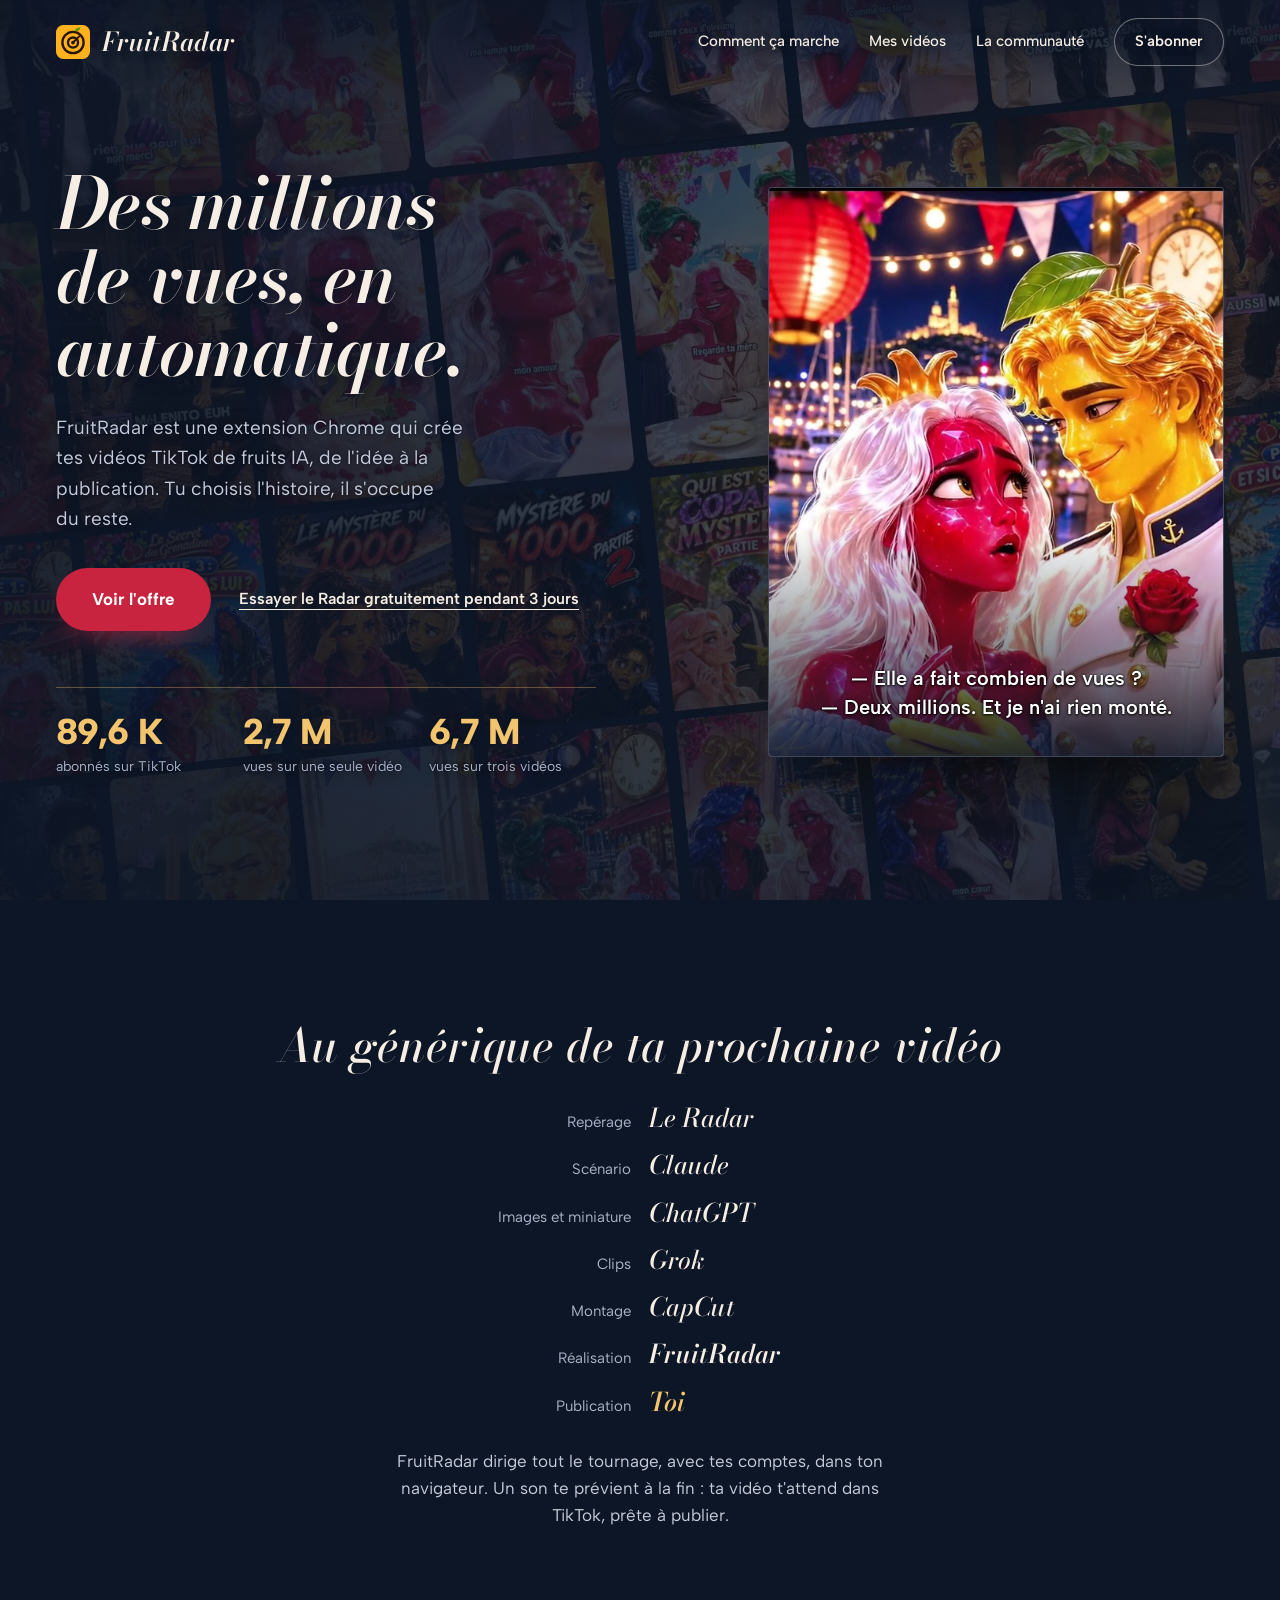
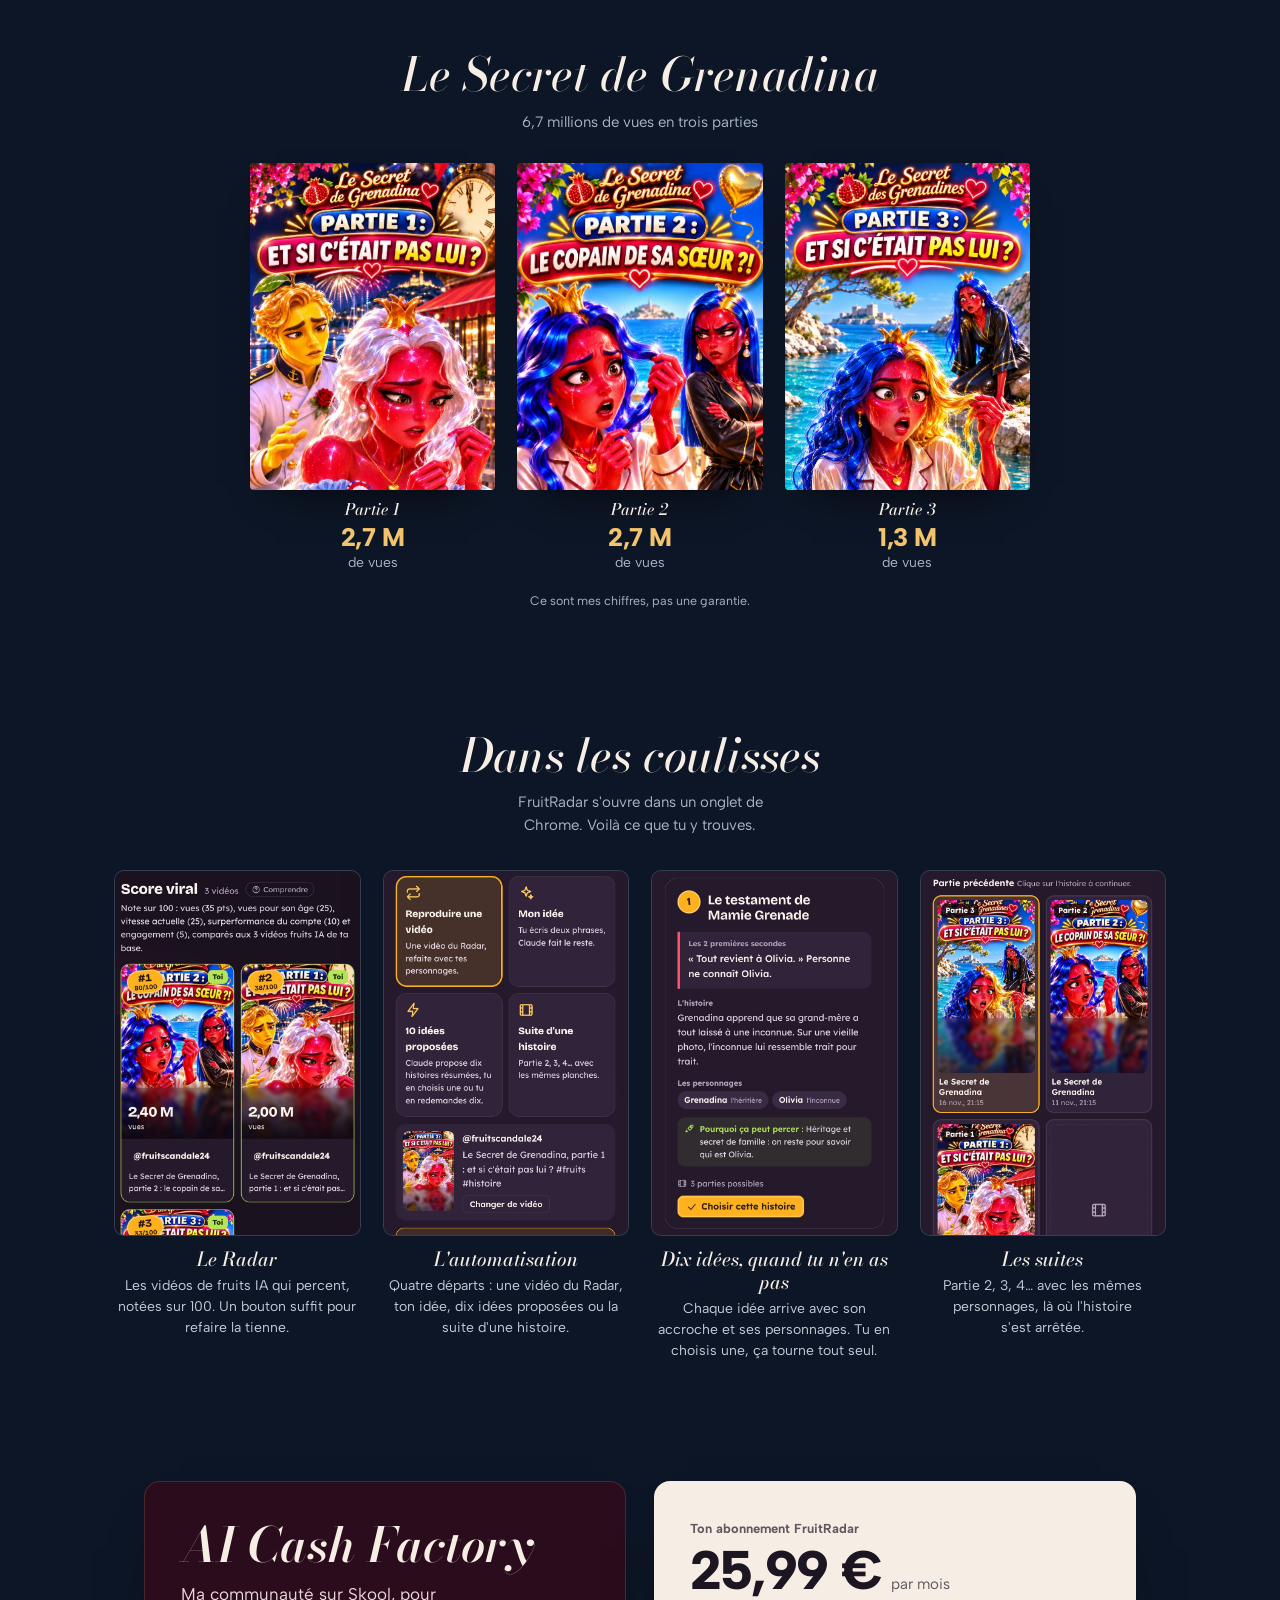
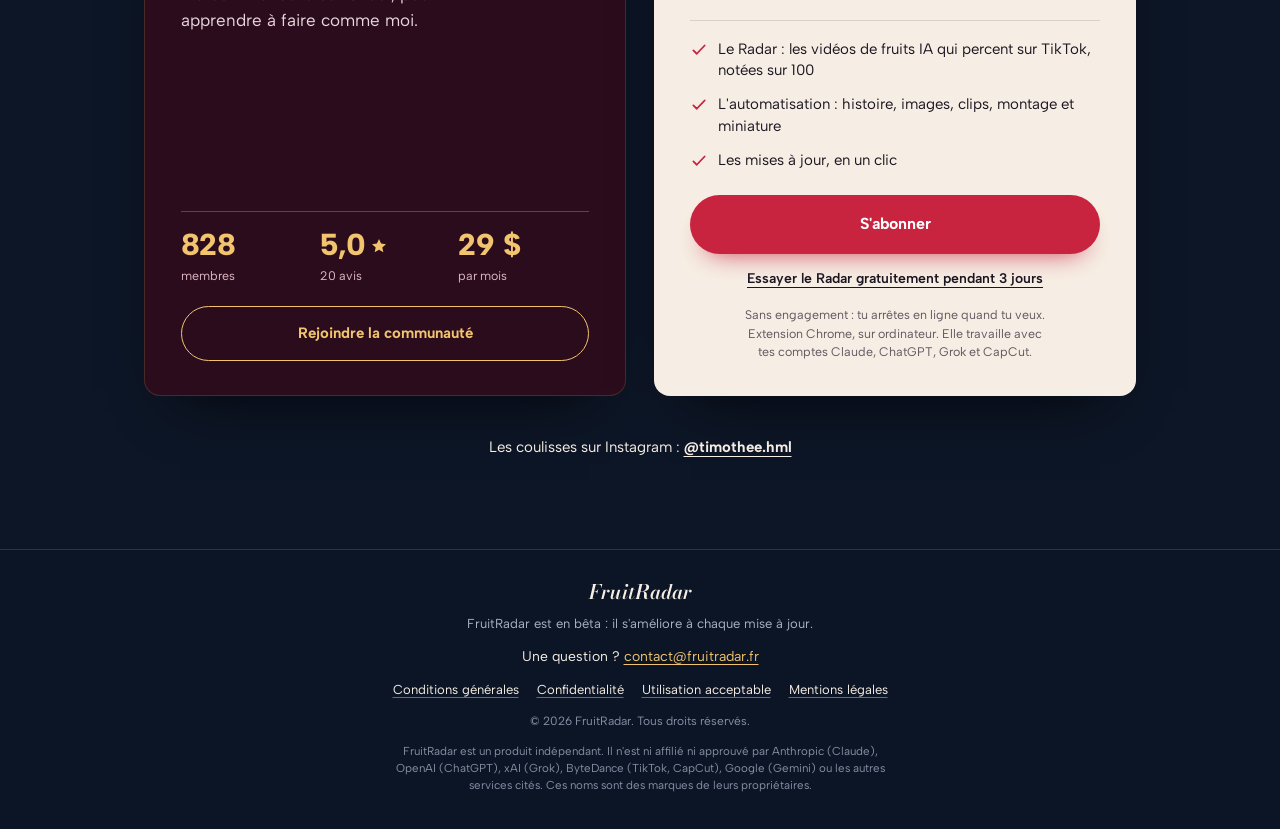
==== index.html @ 8578ac5b "Site : miniatures de la saga sous de nouveaux noms" ====
<!DOCTYPE html>
<html lang="fr">
<head>
<meta charset="utf-8">
<meta name="viewport" content="width=device-width, initial-scale=1">
<meta name="theme-color" content="#0d1626">
<meta name="description" content="FruitRadar est l'extension Chrome qui crée tes vidéos TikTok de fruits IA : le Radar repère ce qui perce, l'automatisation écrit l'histoire, dessine, anime et monte la vidéo. Tu n'as plus qu'à publier.">
<meta property="og:type" content="website">
<meta property="og:url" content="https://fruitradar.fr/">
<meta property="og:title" content="FruitRadar : des millions de vues, en automatique">
<meta property="og:description" content="L'extension Chrome qui crée tes vidéos TikTok de fruits IA, de l'idée à la publication.">
<meta property="og:image" content="https://fruitradar.fr/accueil.jpg">
<meta property="og:locale" content="fr_FR">
<link rel="icon" href="/favicon.ico" sizes="16x16 32x32 48x48">
<link rel="apple-touch-icon" href="/apple-touch-icon.png">
<link rel="preload" href="f-bodoni-italique-latin.woff2" as="font" type="font/woff2" crossorigin>
<title>FruitRadar : tes vidéos TikTok de fruits IA, en automatique</title>
<style>
  /* polices servies par le site lui-même (licence SIL OFL) : aucune requête vers un service tiers */
  @font-face { font-family: "Bodoni Moda"; font-style: normal; font-display: swap; font-weight: 400 900; src: url("f-bodoni-latin.woff2") format("woff2"); unicode-range: U+0000-00FF,U+0131,U+0152-0153,U+02BB-02BC,U+02C6,U+02DA,U+02DC,U+0304,U+0308,U+0329,U+2000-206F,U+20AC,U+2122,U+2191,U+2193,U+2212,U+2215,U+FEFF,U+FFFD; }
  @font-face { font-family: "Bodoni Moda"; font-style: italic; font-display: swap; font-weight: 400 900; src: url("f-bodoni-italique-latin.woff2") format("woff2"); unicode-range: U+0000-00FF,U+0131,U+0152-0153,U+02BB-02BC,U+02C6,U+02DA,U+02DC,U+0304,U+0308,U+0329,U+2000-206F,U+20AC,U+2122,U+2191,U+2193,U+2212,U+2215,U+FEFF,U+FFFD; }
  @font-face { font-family: "Albert Sans"; font-style: normal; font-display: swap; font-weight: 100 900; src: url("f-albert-latin.woff2") format("woff2"); unicode-range: U+0000-00FF,U+0131,U+0152-0153,U+02BB-02BC,U+02C6,U+02DA,U+02DC,U+0304,U+0308,U+0329,U+2000-206F,U+20AC,U+2122,U+2191,U+2193,U+2212,U+2215,U+FEFF,U+FFFD; }

  /* Prime time. Une soirée de première : bleu nuit, velours, rubis, or, ivoire.
     Derrière l'écran (l'image d'accueil), un mur d'affiches et de scènes de mes vidéos défile lentement.
     Quand on descend dans la page, la salle s'assombrit : le mur s'efface pour laisser lire.
     Titres en Bodoni Moda italique, texte en Albert Sans. Une seule couleur d'action : le rubis. */
  :root {
    --nuit: #0d1626;
    --nuit-2: #16223a;
    --velours: #2a0c1c;
    --rubis: #c8243f;
    --rubis-2: #ad1d36;
    --or: #f2c46d;
    --ivoire: #f6eee4;
    --brume: #a9b3c7;
    --brume-2: #c5cbd8;
    --encre: #1c1622;
    --encre-2: #62565f;
    --filet: rgba(242, 196, 109, .34);
    --trait: rgba(246, 238, 228, .14);
    --affiche: "Bodoni Moda", "Bodoni 72", Didot, Georgia, serif;
    --texte: "Albert Sans", system-ui, -apple-system, "Segoe UI", Roboto, sans-serif;
  }
  *, *::before, *::after { box-sizing: border-box; }
  html { -webkit-text-size-adjust: 100%; scroll-behavior: smooth; scroll-padding-top: 20px; }
  body { margin: 0; min-height: 100vh; background: var(--nuit); color: var(--ivoire); font: 400 1rem/1.55 var(--texte); overflow-x: clip; -webkit-font-smoothing: antialiased; }
  img { display: block; max-width: 100%; height: auto; }
  h1, h2, p, figure, dl, dd, ul { margin: 0; }
  ul { padding: 0; list-style: none; }
  a { color: inherit; }
  :focus-visible { outline: 2px solid var(--or); outline-offset: 3px; }

  /* ----- le mur : affiches et scènes de mes vidéos, en colonnes qui défilent. Chaque colonne contient deux fois la même bande :
     glisser de la moitié de sa hauteur revient exactement au départ. Le voile s'épaissit quand on descend (--voile, réglé plus bas). ----- */
  .fond { position: fixed; inset: 0; z-index: -1; overflow: hidden; background: var(--nuit); }
  .mur { position: absolute; inset: -18% -30%; display: flex; gap: 14px; justify-content: center; transform: rotate(-6deg); }
  .col { flex: 0 0 clamp(118px, 30vw, 176px); align-self: flex-start; display: flex; flex-direction: column; animation: monte 86s linear infinite; }
  .col img { width: 100%; height: auto; }
  .col:nth-child(even) { animation-name: descend; animation-duration: 98s; }
  .col:nth-child(3n) { animation-duration: 112s; }
  .col:nth-child(4n+1) { animation-delay: -20s; }
  .col:nth-child(4n+2) { animation-delay: -47s; }
  .col:nth-child(4n+3) { animation-delay: -9s; }
  .col:nth-child(4n) { animation-delay: -63s; }
  @keyframes monte { from { transform: translateY(0); } to { transform: translateY(-50%); } }
  @keyframes descend { from { transform: translateY(-50%); } to { transform: translateY(0); } }
  .fond::after { content: ""; position: absolute; inset: 0; background-image: radial-gradient(ellipse 110% 80% at 50% 38%, rgba(13, 22, 38, 0) 35%, rgba(13, 22, 38, .62) 100%), linear-gradient(rgba(13, 22, 38, var(--voile, .78)), rgba(13, 22, 38, var(--voile, .78))); }
  @media (max-width: 700px) { .col:nth-child(n+7) { display: none; } }

  /* ----- l'en-tête ----- */
  .tete { display: flex; align-items: center; justify-content: space-between; gap: 16px; padding: 14px 18px 14px 20px; background: linear-gradient(rgba(13, 22, 38, .72), rgba(13, 22, 38, 0)); text-shadow: 0 1px 10px rgba(13, 22, 38, .9); }
  .marque { display: inline-flex; align-items: center; gap: 10px; text-decoration: none; }
  .marque svg { flex: none; width: 30px; height: 30px; }
  .marque span { font: italic 600 1.375rem/1 var(--affiche); }
  .nav { display: flex; align-items: center; gap: 30px; }
  .nav .ancre { display: none; }
  .pilule { padding: 10px 17px; border: 1px solid rgba(246, 238, 228, .42); border-radius: 999px; background: rgba(13, 22, 38, .4); font-size: .875rem; font-weight: 600; text-decoration: none; transition: background .2s, color .2s, border-color .2s; }
  .pilule:hover { background: var(--ivoire); border-color: var(--ivoire); color: var(--nuit); }

  /* ----- la scène : l'écran (l'image d'accueil, sous-titrée comme un film) et l'accroche ----- */
  .scene { max-width: 560px; margin: 0 auto; }
  .ecran { position: relative; margin: 4px 12px 0; aspect-ratio: 4 / 5; overflow: hidden; border-radius: 4px; background: var(--nuit-2); border: 1px solid rgba(246, 238, 228, .18); box-shadow: 0 44px 80px -34px rgba(0, 0, 0, .95), 0 0 110px -24px rgba(242, 196, 109, .16); }
  .ecran img { position: absolute; inset: 0; width: 100%; height: 100%; object-fit: cover; }
  .ecran::after { content: ""; position: absolute; left: 0; right: 0; bottom: 0; height: 40%; background: linear-gradient(to top, rgba(13, 22, 38, .9), rgba(13, 22, 38, 0)); }
  .sous-titre { position: absolute; z-index: 1; left: 14px; right: 14px; bottom: 22px; text-align: center; font: 600 1.0625rem/1.45 var(--texte); color: #fff; text-shadow: 0 0 2px #000, 0 1px 3px #000; }

  .accroche { padding: 34px 24px 0; text-align: center; text-shadow: 0 1px 16px rgba(13, 22, 38, .95), 0 0 3px rgba(13, 22, 38, .7); }
  .accroche h1 { font: italic 600 clamp(2.65rem, 11.8vw, 3.15rem)/1.02 var(--affiche); font-variation-settings: "opsz" 40; letter-spacing: -.01em; text-wrap: balance; }
  .chapeau { margin: 18px auto 0; max-width: 32ch; font-size: 1rem; line-height: 1.6; color: var(--brume-2); text-wrap: pretty; }
  .actions { display: flex; flex-direction: column; align-items: center; gap: 16px; margin-top: 26px; }
  .appel { display: block; width: 100%; padding: 17px 24px; border-radius: 999px; background: var(--rubis); color: #fff; font-weight: 700; font-size: 1rem; text-align: center; text-decoration: none; box-shadow: 0 16px 30px -18px rgba(200, 36, 63, .9); transition: background .2s; }
  .appel:hover { background: var(--rubis-2); }
  .appel, .lien { text-shadow: none; }
  .lien { font-weight: 600; font-size: .9375rem; text-decoration-thickness: 1px; text-underline-offset: 5px; transition: color .2s; }
  .lien:hover { color: var(--or); }

  .chiffres { margin: 44px 0 0; padding: 24px 0 22px; border-top: 1px solid var(--filet); border-bottom: 1px solid var(--filet); }
  .chiffres ul { display: grid; grid-template-columns: repeat(3, minmax(0, 1fr)); gap: 8px; }
  .chiffres li { font-size: .78rem; line-height: 1.35; color: var(--brume); }
  .chiffres b { display: block; margin-bottom: 8px; font: 800 1.8rem/1 var(--texte); letter-spacing: -.025em; color: var(--or); white-space: nowrap; }

  /* ----- les sections ----- */
  .section { max-width: 560px; margin: 76px auto 0; padding: 0 24px; }
  .titre { font: italic 500 clamp(1.95rem, 8.2vw, 2.3rem)/1.1 var(--affiche); text-align: center; text-wrap: balance; }
  .sous { margin: 10px auto 0; max-width: 34ch; text-align: center; font-size: .875rem; line-height: 1.5; color: var(--brume); text-wrap: balance; }
  .paragraphe { margin: 30px auto 0; max-width: 33ch; text-align: center; font-size: .9375rem; line-height: 1.6; color: var(--brume-2); text-wrap: pretty; }

  /* le générique : rôles à droite de l'axe, noms à gauche, comme à la fin d'un film */
  .credits { margin: 30px auto 0; display: grid; gap: 12px; }
  .credits div { display: grid; grid-template-columns: minmax(0, 1fr) minmax(0, 1fr); column-gap: 18px; align-items: baseline; }
  .credits dt { text-align: right; font-size: .8125rem; line-height: 1.6; color: var(--brume); }
  .credits dd { font: italic 500 1.25rem/1.3 var(--affiche); }
  .credits .moi dd { font-weight: 600; }
  .credits .toi dd { color: var(--or); font-weight: 600; }

  /* la saga, dans l'ordre des parties : les miniatures restent, leurs vues sont tenues à jour par le serveur */
  .affiches { margin-top: 24px; display: grid; grid-template-columns: repeat(3, minmax(0, 1fr)); gap: 10px; }
  .affiches figure { position: relative; }
  .affiches img { width: 100%; aspect-ratio: 3 / 4; object-fit: cover; border-radius: 4px; background: var(--nuit-2); box-shadow: 0 20px 40px -26px rgba(0, 0, 0, .9); }
  .affiches figcaption { margin-top: 10px; text-align: center; font-size: .75rem; line-height: 1.3; color: var(--brume); }
  .affiches figcaption span { display: block; margin-bottom: 4px; font: italic 500 1rem/1.2 var(--affiche); color: var(--ivoire); }
  .affiches figcaption b { display: block; margin-bottom: 3px; font: 800 1.2rem/1.1 var(--texte); letter-spacing: -.02em; color: var(--or); white-space: nowrap; }
  .note { margin-top: 18px; text-align: center; font-size: .78rem; color: var(--brume); }
  /* chiffre ou miniature qui vient d'arriver du serveur : un fondu court, rien de plus */
  .neuf { animation: neuf .7s ease both; }
  @keyframes neuf { from { opacity: .12; } }

  /* les coulisses : quatre captures de l'extension, à faire défiler sur téléphone */
  .defile { position: relative; margin: 24px -24px 0; padding: 4px 24px 8px; display: flex; gap: 14px; overflow-x: auto; scroll-snap-type: x mandatory; scroll-padding: 0 24px; scrollbar-width: none; overscroll-behavior-x: contain; -webkit-overflow-scrolling: touch; }
  .defile::-webkit-scrollbar { display: none; }
  .defile:focus-visible { outline-offset: -2px; border-radius: 12px; }
  .vue { flex: 0 0 80%; scroll-snap-align: center; }
  .vue img { width: 100%; aspect-ratio: 808 / 1200; object-fit: cover; object-position: top; border-radius: 10px; border: 1px solid var(--trait); background: var(--nuit-2); }
  .vue figcaption { margin-top: 12px; display: grid; gap: 4px; text-align: center; }
  .vue strong { font: italic 500 1.2rem/1.2 var(--affiche); }
  .vue span { font-size: .875rem; line-height: 1.5; color: var(--brume-2); text-wrap: pretty; }
  .defile-bas { display: flex; align-items: center; justify-content: center; gap: 14px; margin-top: 14px; }
  .points { display: flex; gap: 2px; }
  .points button { width: 26px; height: 26px; padding: 0; border: 0; background: none; cursor: pointer; display: grid; place-items: center; border-radius: 50%; }
  .points button::before { content: ""; width: 7px; height: 7px; border-radius: 50%; background: rgba(246, 238, 228, .3); transition: background .2s, width .2s; }
  .points button.on::before { width: 20px; border-radius: 7px; background: var(--or); }
  .fleche { width: 40px; height: 40px; border-radius: 50%; border: 1px solid rgba(246, 238, 228, .3); background: rgba(13, 22, 38, .5); color: var(--ivoire); cursor: pointer; display: grid; place-items: center; transition: background .2s, opacity .2s; }
  .fleche svg { width: 18px; height: 18px; }
  .fleche:hover { background: rgba(246, 238, 228, .12); }
  .fleche:disabled { opacity: .32; cursor: default; }

  /* ----- la communauté et l'abonnement ----- */
  .offres { max-width: 560px; margin: 76px auto 0; padding: 0 14px; display: grid; gap: 22px; }
  .skool { padding: 28px 22px 26px; border-radius: 16px; background: var(--velours); border: 1px solid rgba(242, 196, 109, .16); box-shadow: 0 30px 60px -36px rgba(0, 0, 0, .9); display: flex; flex-direction: column; }
  .skool h2 { font: italic 600 2rem/1.05 var(--affiche); }
  .skool-texte { margin-top: 10px; font-size: .9375rem; line-height: 1.55; color: #ead6dc; }
  .sk-chiffres { margin: 22px 0; padding-top: 18px; border-top: 1px solid rgba(242, 196, 109, .3); display: grid; grid-template-columns: repeat(3, minmax(0, 1fr)); gap: 8px; font-size: .78rem; line-height: 1.3; color: #e0b8c2; }
  .sk-chiffres b { display: block; margin-bottom: 7px; font: 800 1.5rem/1 var(--texte); letter-spacing: -.02em; color: var(--or); white-space: nowrap; }
  .sk-note::after { content: ""; display: inline-block; width: .6em; height: .6em; margin-left: .14em; vertical-align: .02em; background: url("data:image/svg+xml,%3Csvg xmlns='http://www.w3.org/2000/svg' viewBox='0 0 24 24'%3E%3Cpath d='M12 2.8l2.8 6 6.5.7-4.9 4.4 1.4 6.4L12 17l-5.8 3.3 1.4-6.4L2.7 9.5l6.5-.7z' fill='%23f2c46d'/%3E%3C/svg%3E") no-repeat center / contain; }
  .sk-bas { margin-top: auto; }
  .contour { display: block; padding: 15px; border-radius: 999px; border: 1px solid var(--or); color: var(--or); text-align: center; font-weight: 700; font-size: .9375rem; text-decoration: none; transition: background .2s, color .2s; }
  .contour:hover { background: var(--or); color: var(--velours); }

  .prix { padding: 30px 24px 26px; border-radius: 16px; background: var(--ivoire); color: var(--encre); box-shadow: 0 30px 60px -36px rgba(0, 0, 0, .9); }
  .prix-nom { font-size: .8125rem; color: var(--encre-2); }
  .prix-montant { margin-top: 4px; display: flex; align-items: baseline; flex-wrap: wrap; gap: 4px 10px; }
  .prix-montant b { font: 800 clamp(2.9rem, 13.5vw, 3.4rem)/1 var(--texte); letter-spacing: -.035em; white-space: nowrap; }
  .prix-montant span { font-size: .9375rem; color: var(--encre-2); }
  .prix ul { margin-top: 22px; padding-top: 18px; border-top: 1px solid #ddd0c4; display: grid; gap: 12px; }
  .prix li { display: grid; grid-template-columns: 18px 1fr; gap: 10px; font-size: .9375rem; line-height: 1.45; }
  .prix li svg { width: 18px; height: 18px; margin-top: 2px; color: var(--rubis); }
  .prix-appel { display: block; margin-top: 24px; padding: 17px; border-radius: 999px; background: var(--rubis); color: #fff; text-align: center; font-weight: 700; font-size: 1rem; text-decoration: none; box-shadow: 0 14px 26px -16px rgba(200, 36, 63, .95); transition: background .2s; }
  .prix-appel:hover { background: var(--rubis-2); }
  .prix-appel:focus-visible { outline-color: var(--encre); }
  .essai { margin-top: 14px; text-align: center; font-size: .875rem; }
  .essai a { font-weight: 600; text-decoration-thickness: 1px; text-underline-offset: 4px; }
  .essai a:hover { color: var(--rubis); }
  .essai a:focus-visible { outline-color: var(--encre); }
  .prix-note { margin-top: 16px; text-align: center; font-size: .78rem; line-height: 1.5; color: var(--encre-2); text-wrap: balance; }

  .insta { margin: 40px auto 0; padding: 0 24px; text-align: center; font-size: .9375rem; }
  .insta a { font-weight: 700; text-decoration-thickness: 1px; text-underline-offset: 4px; }
  .insta a:hover { color: var(--or); }

  /* ----- le pied de page ----- */
  .pied { margin-top: 64px; padding: 32px 24px 34px; border-top: 1px solid var(--trait); background: rgba(13, 22, 38, .55); text-align: center; display: grid; gap: 12px; justify-items: center; }
  .pied-marque { font: italic 600 1.25rem/1 var(--affiche); }
  .pied-texte { max-width: 44ch; font-size: .8125rem; line-height: 1.55; color: var(--brume); }
  .pied-contact { font-size: .875rem; }
  .pied-contact a { color: var(--or); text-underline-offset: 3px; }
  .pied-liens { display: flex; flex-wrap: wrap; justify-content: center; gap: 6px 18px; font-size: .8125rem; }
  .pied-liens a { text-underline-offset: 3px; text-decoration-color: rgba(246, 238, 228, .4); }
  .pied-liens a:hover { color: var(--or); }
  .pied-droits { font-size: .75rem; color: #8590a6; }
  .pied-affil { max-width: 70ch; font-size: .72rem; line-height: 1.5; color: #8590a6; }

  /* ----- ordinateur : l'accroche à gauche, l'écran à droite, le mur visible tout autour ----- */
  @media (min-width: 980px) {
    .tete { height: 84px; padding: 0 56px; }
    .marque { gap: 12px; }
    .marque svg { width: 34px; height: 34px; }
    .marque span { font-size: 1.625rem; }
    .nav .ancre { display: inline; font-size: .9375rem; font-weight: 500; text-decoration: none; transition: color .2s; }
    .nav .ancre:hover { color: var(--or); }
    .pilule { padding: 11px 20px; font-size: .9375rem; }

    .scene { max-width: 1280px; min-height: calc(100vh - 84px); min-height: calc(100svh - 84px); padding: 8px 56px 48px; display: grid; grid-template-columns: minmax(0, 1fr) minmax(0, 456px); column-gap: 80px; align-items: center; }
    .ecran { grid-column: 2; grid-row: 1; margin: 0; }
    .sous-titre { left: 32px; right: 32px; bottom: 34px; font-size: 1.25rem; }
    .accroche { grid-column: 1; grid-row: 1; padding: 0; text-align: left; }
    .fond::before { content: ""; position: absolute; inset: 0; z-index: 1; background: linear-gradient(90deg, rgba(13, 22, 38, .62), rgba(13, 22, 38, .4) 38%, rgba(13, 22, 38, 0) 58%); opacity: calc((.93 - var(--voile, .78)) / .15); }
    .accroche h1 { font-size: clamp(3.7rem, 5.6vw, 4.9rem); }
    .chapeau { margin: 26px 0 0; max-width: 36ch; font-size: 1.1875rem; }
    .actions { flex-direction: row; gap: 28px; margin-top: 34px; }
    .appel { width: auto; padding: 18px 36px; font-size: 1.0625rem; }
    .lien { font-size: 1rem; }
    .chiffres { margin-top: 56px; padding: 26px 0 0; border-bottom: 0; max-width: 540px; }
    .chiffres ul { gap: 20px; }
    .chiffres li { font-size: .875rem; }
    .chiffres b { font-size: 2.25rem; }

    .section { max-width: 1100px; margin-top: 120px; }
    .titre { font-size: 2.9rem; }
    .sous { font-size: .9375rem; }
    .paragraphe { max-width: 46ch; font-size: 1.0625rem; }
    .credits { max-width: 620px; gap: 14px; }
    .credits dt { font-size: .9375rem; }
    .credits dd { font-size: 1.6rem; }
    .affiches { max-width: 780px; margin: 30px auto 0; gap: 22px; }
    .affiches figcaption { font-size: .875rem; }
    .affiches figcaption b { font-size: 1.6rem; }
    .defile { margin: 34px 0 0; padding: 0; display: grid; grid-template-columns: repeat(4, minmax(0, 1fr)); gap: 22px; overflow: visible; }
    .defile-bas { display: none; }

    .offres { max-width: 1040px; margin-top: 120px; padding: 0 24px; grid-template-columns: repeat(2, minmax(0, 1fr)); gap: 28px; align-items: stretch; }
    .skool, .prix { padding: 38px 36px 34px; }
    .skool h2 { font-size: 3rem; }
    .skool-texte { font-size: 1.0625rem; max-width: 30ch; }
    .sk-chiffres b { font-size: 1.9rem; }
    .pied { margin-top: 90px; }
  }
  @media (prefers-reduced-motion: reduce) {
    html { scroll-behavior: auto; }
    .col { animation: none; }
    .neuf { animation: none; }
    .points button::before { transition: none; }
  }
</style>
</head>
<body>
<div class="fond" aria-hidden="true"><div class="mur">
<div class="col"><img src="mur-3.webp" width="200" height="2738" alt="" decoding="async" loading="lazy"><img src="mur-3.webp" width="200" height="2738" alt="" decoding="async" loading="lazy"></div>
<div class="col"><img src="mur-7.webp" width="200" height="2097" alt="" decoding="async" loading="lazy"><img src="mur-7.webp" width="200" height="2097" alt="" decoding="async" loading="lazy"></div>
<div class="col"><img src="mur-1.webp" width="200" height="2738" alt="" decoding="async" loading="lazy"><img src="mur-1.webp" width="200" height="2738" alt="" decoding="async" loading="lazy"></div>
<div class="col"><img src="mur-5.webp" width="200" height="2738" alt="" decoding="async" loading="lazy"><img src="mur-5.webp" width="200" height="2738" alt="" decoding="async" loading="lazy"></div>
<div class="col"><img src="mur-2.webp" width="200" height="2738" alt="" decoding="async" loading="lazy"><img src="mur-2.webp" width="200" height="2738" alt="" decoding="async" loading="lazy"></div>
<div class="col"><img src="mur-6.webp" width="200" height="2374" alt="" decoding="async" loading="lazy"><img src="mur-6.webp" width="200" height="2374" alt="" decoding="async" loading="lazy"></div>
<div class="col"><img src="mur-4.webp" width="200" height="2738" alt="" decoding="async" loading="lazy"><img src="mur-4.webp" width="200" height="2738" alt="" decoding="async" loading="lazy"></div>
<div class="col"><img src="mur-8.webp" width="200" height="2097" alt="" decoding="async" loading="lazy"><img src="mur-8.webp" width="200" height="2097" alt="" decoding="async" loading="lazy"></div>
<div class="col"><img src="mur-1.webp" width="200" height="2738" alt="" decoding="async" loading="lazy"><img src="mur-1.webp" width="200" height="2738" alt="" decoding="async" loading="lazy"></div>
<div class="col"><img src="mur-5.webp" width="200" height="2738" alt="" decoding="async" loading="lazy"><img src="mur-5.webp" width="200" height="2738" alt="" decoding="async" loading="lazy"></div>
<div class="col"><img src="mur-3.webp" width="200" height="2738" alt="" decoding="async" loading="lazy"><img src="mur-3.webp" width="200" height="2738" alt="" decoding="async" loading="lazy"></div>
<div class="col"><img src="mur-7.webp" width="200" height="2097" alt="" decoding="async" loading="lazy"><img src="mur-7.webp" width="200" height="2097" alt="" decoding="async" loading="lazy"></div>
</div></div>

<header class="tete" id="haut">
  <a class="marque" href="#haut" aria-label="FruitRadar, haut de la page">
    <svg viewBox="0 0 128 128" aria-hidden="true"><rect width="128" height="128" rx="28" fill="#ffb21e"/><circle cx="64" cy="66" r="40" fill="none" stroke="#2a1606" stroke-width="9"/><circle cx="64" cy="66" r="19" fill="none" stroke="#2a1606" stroke-width="9"/><circle cx="64" cy="66" r="7" fill="#2a1606"/><line x1="64" y1="66" x2="87.5" y2="42.5" stroke="#2a1606" stroke-width="7" stroke-linecap="round"/><path d="M71.5 23.5C71 14 79 8.6 92 9C90.5 18 83.5 24.5 71.5 23.5Z" fill="#5b9400"/></svg>
    <span>FruitRadar</span>
  </a>
  <nav class="nav" aria-label="Menu">
    <a class="ancre" href="#generique">Comment ça marche</a>
    <a class="ancre" href="#videos">Mes vidéos</a>
    <a class="ancre" href="#skool">La communauté</a>
    <a class="pilule" href="installer.html">S'abonner</a>
  </nav>
</header>

<main>
  <section class="scene">
    <figure class="ecran">
      <img src="accueil.jpg" width="1152" height="1440" fetchpriority="high" alt="Une scène de mes vidéos : un soir de fête sur un port, une grenade aux cheveux blancs lève les yeux vers un citron en uniforme de marin.">
      <p class="sous-titre">— Elle a fait combien de vues&nbsp;?<br>— Deux millions. Et je n'ai rien monté.</p>
    </figure>
    <div class="accroche">
      <h1>Des millions de vues, en automatique.</h1>
      <p class="chapeau">FruitRadar est une extension Chrome qui crée tes vidéos TikTok de fruits IA, de l'idée à la publication. Tu choisis l'histoire, il s'occupe du reste.</p>
      <div class="actions">
        <a class="appel" href="#prix">Voir l'offre</a>
        <a class="lien" href="installer.html?choix=essai">Essayer le Radar gratuitement pendant 3 jours</a>
      </div>
      <div class="chiffres">
        <ul aria-label="Mes chiffres sur TikTok">
          <li><b data-v="abonnes">89,6&nbsp;K</b>abonnés sur TikTok</li>
          <li><b data-v="record">2,7&nbsp;M</b>vues sur une seule vidéo</li>
          <li><b data-v="trois">6,7&nbsp;M</b>vues sur trois vidéos</li>
        </ul>
      </div>
    </div>
  </section>

  <section class="section" id="generique" aria-labelledby="t-generique">
    <h2 class="titre" id="t-generique">Au générique de ta prochaine vidéo</h2>
    <dl class="credits">
      <div><dt>Repérage</dt><dd>Le Radar</dd></div>
      <div><dt>Scénario</dt><dd>Claude</dd></div>
      <div><dt>Images et miniature</dt><dd>ChatGPT</dd></div>
      <div><dt>Clips</dt><dd>Grok</dd></div>
      <div><dt>Montage</dt><dd>CapCut</dd></div>
      <div class="moi"><dt>Réalisation</dt><dd>FruitRadar</dd></div>
      <div class="toi"><dt>Publication</dt><dd>Toi</dd></div>
    </dl>
    <p class="paragraphe">FruitRadar dirige tout le tournage, avec tes comptes, dans ton navigateur. Un son te prévient à la fin&nbsp;: ta vidéo t'attend dans TikTok, prête à publier.</p>
  </section>

  <section class="section" id="videos" aria-labelledby="t-videos">
    <h2 class="titre" id="t-videos">Le Secret de Grenadina</h2>
    <p class="sous" data-v="trois-long">6,7 millions de vues en trois parties</p>
    <div class="affiches">
      <figure data-id="7705540914264952086"><img src="grenadina-partie-1.jpg" width="486" height="648" loading="lazy" alt="Miniature de ma vidéo « Le Secret de Grenadina », partie 1 : et si c'était pas lui ?"><figcaption><span>Partie 1</span><b>2,7&nbsp;M</b>de vues</figcaption></figure>
      <figure data-id="7705936195947171094"><img src="grenadina-partie-2.jpg" width="486" height="648" loading="lazy" alt="Miniature de ma vidéo « Le Secret de Grenadina », partie 2 : le copain de sa sœur ?!"><figcaption><span>Partie 2</span><b>2,7&nbsp;M</b>de vues</figcaption></figure>
      <figure data-id="7706224869192617219"><img src="grenadina-partie-3.jpg" width="486" height="648" loading="lazy" alt="Miniature de ma vidéo « Le Secret de Grenadina », partie 3 : et si c'était pas lui ?"><figcaption><span>Partie 3</span><b>1,3&nbsp;M</b>de vues</figcaption></figure>
    </div>
    <p class="note">Ce sont mes chiffres, pas une garantie.</p>
  </section>

  <section class="section" id="coulisses" aria-labelledby="t-coulisses">
    <h2 class="titre" id="t-coulisses">Dans les coulisses</h2>
    <p class="sous">FruitRadar s'ouvre dans un onglet de Chrome. Voilà ce que tu y trouves.</p>
    <div class="defile" id="defile" tabindex="0" role="group" aria-label="Captures de FruitRadar, à faire défiler">
      <figure class="vue">
        <img src="vue-radar.jpg" width="808" height="1200" loading="lazy" alt="Capture de FruitRadar, le Radar : les vidéos classées par score viral, avec leur miniature, leur rang, leur note sur 100 et leurs vues.">
        <figcaption><strong>Le Radar</strong><span>Les vidéos de fruits IA qui percent, notées sur 100. Un bouton suffit pour refaire la tienne.</span></figcaption>
      </figure>
      <figure class="vue">
        <img src="vue-auto.jpg" width="808" height="1200" loading="lazy" alt="Capture de FruitRadar, l'Automatisation : quatre départs possibles pour une vidéo, et la vidéo choisie à reproduire.">
        <figcaption><strong>L'automatisation</strong><span>Quatre départs&nbsp;: une vidéo du Radar, ton idée, dix idées proposées ou la suite d'une histoire.</span></figcaption>
      </figure>
      <figure class="vue">
        <img src="vue-idees.jpg" width="808" height="1200" loading="lazy" alt="Capture de FruitRadar, « 10 idées proposées » : une histoire avec ses deux premières secondes, son résumé, ses personnages et le bouton pour la choisir.">
        <figcaption><strong>Dix idées, quand tu n'en as pas</strong><span>Chaque idée arrive avec son accroche et ses personnages. Tu en choisis une, ça tourne tout seul.</span></figcaption>
      </figure>
      <figure class="vue">
        <img src="vue-suite.jpg" width="808" height="1200" loading="lazy" alt="Capture de FruitRadar, « Suite d'une histoire » : les parties déjà faites, avec leur miniature, pour continuer l'histoire.">
        <figcaption><strong>Les suites</strong><span>Partie 2, 3, 4… avec les mêmes personnages, là où l'histoire s'est arrêtée.</span></figcaption>
      </figure>
    </div>
    <div class="defile-bas">
      <button class="fleche" type="button" data-pas="-1" aria-label="Capture précédente"><svg viewBox="0 0 24 24" fill="none" stroke="currentColor" stroke-width="2" stroke-linecap="round" stroke-linejoin="round" aria-hidden="true"><path d="M15 5l-7 7 7 7"/></svg></button>
      <div class="points" id="points">
        <button type="button" class="on" aria-label="Capture 1 sur 4"></button><button type="button" aria-label="Capture 2 sur 4"></button><button type="button" aria-label="Capture 3 sur 4"></button><button type="button" aria-label="Capture 4 sur 4"></button>
      </div>
      <button class="fleche" type="button" data-pas="1" aria-label="Capture suivante"><svg viewBox="0 0 24 24" fill="none" stroke="currentColor" stroke-width="2" stroke-linecap="round" stroke-linejoin="round" aria-hidden="true"><path d="M9 5l7 7-7 7"/></svg></button>
    </div>
  </section>

  <div class="offres">
    <section class="skool" id="skool" aria-labelledby="t-skool">
      <h2 id="t-skool">AI Cash Factory</h2>
      <p class="skool-texte">Ma communauté sur Skool, pour apprendre à faire comme moi.</p>
      <div class="sk-bas">
      <div class="sk-chiffres">
        <div><b data-v="sk-membres">828</b>membres</div>
        <div><b class="sk-note" data-v="sk-note">5,0</b>20 avis</div>
        <div><b data-v="sk-prix">29 $</b>par mois</div>
      </div>
      <a class="contour" href="https://www.skool.com/aicashfactory/about?ref=79fb98e86c4f4f8faab48283db5ac9ee" target="_blank" rel="noopener sponsored">Rejoindre la communauté</a>
      </div>
    </section>

    <section class="prix" id="prix" aria-labelledby="t-prix">
      <h2 class="prix-nom" id="t-prix">Ton abonnement FruitRadar</h2>
      <p class="prix-montant"><b>25,99&nbsp;€</b><span>par mois</span></p>
      <ul>
        <li><svg viewBox="0 0 24 24" fill="none" stroke="currentColor" stroke-width="2.4" stroke-linecap="round" stroke-linejoin="round" aria-hidden="true"><path d="M4.5 12.5l4.5 4.5 10.5-11"/></svg><span>Le Radar&nbsp;: les vidéos de fruits IA qui percent sur TikTok, notées sur 100</span></li>
        <li><svg viewBox="0 0 24 24" fill="none" stroke="currentColor" stroke-width="2.4" stroke-linecap="round" stroke-linejoin="round" aria-hidden="true"><path d="M4.5 12.5l4.5 4.5 10.5-11"/></svg><span>L'automatisation&nbsp;: histoire, images, clips, montage et miniature</span></li>
        <li><svg viewBox="0 0 24 24" fill="none" stroke="currentColor" stroke-width="2.4" stroke-linecap="round" stroke-linejoin="round" aria-hidden="true"><path d="M4.5 12.5l4.5 4.5 10.5-11"/></svg><span>Les mises à jour, en un clic</span></li>
      </ul>
      <a class="prix-appel" href="installer.html">S'abonner</a>
      <p class="essai"><a href="installer.html?choix=essai">Essayer le Radar gratuitement pendant 3 jours</a></p>
      <p class="prix-note">Sans engagement&nbsp;: tu arrêtes en ligne quand tu veux. Extension Chrome, sur ordinateur. Elle travaille avec tes comptes Claude, ChatGPT, Grok et CapCut.</p>
    </section>
  </div>

  <p class="insta">Les coulisses sur Instagram&nbsp;: <a href="https://www.instagram.com/timothee.hml" target="_blank" rel="noopener">@timothee.hml</a></p>
</main>

<footer class="pied">
  <p class="pied-marque">FruitRadar</p>
  <p class="pied-texte">FruitRadar est en bêta&nbsp;: il s'améliore à chaque mise à jour.</p>
  <p class="pied-contact">Une question&nbsp;? <a href="https://mail.google.com/mail/?view=cm&amp;fs=1&amp;to=contact@fruitradar.fr" target="_blank" rel="noopener" title="Écrire avec Gmail">contact@fruitradar.fr</a></p>
  <nav class="pied-liens" aria-label="Pages légales"><a href="conditions.html">Conditions générales</a> <a href="confidentialite.html">Confidentialité</a> <a href="utilisation.html">Utilisation acceptable</a> <a href="conditions.html#editeur">Mentions légales</a></nav>
  <p class="pied-droits">© 2026 FruitRadar. Tous droits réservés.</p>
  <p class="pied-affil">FruitRadar est un produit indépendant. Il n'est ni affilié ni approuvé par Anthropic (Claude), OpenAI (ChatGPT), xAI (Grok), ByteDance (TikTok, CapCut), Google (Gemini) ou les autres services cités. Ces noms sont des marques de leurs propriétaires.</p>
</footer>

<script>
/* La salle s'assombrit quand on descend : le mur reste, mais s'efface derrière le texte. */
(function () {
  var r = document.documentElement, f = 0;
  function voile() { f = 0; var p = Math.min(1, Math.max(0, window.scrollY / (window.innerHeight * .8))); r.style.setProperty('--voile', (.78 + .15 * p).toFixed(3)); }
  window.addEventListener('scroll', function () { if (!f) f = requestAnimationFrame(voile); }, { passive: true });
  window.addEventListener('resize', voile);
  voile();
})();
</script>
<script>
/* Chiffres en direct : mes abonnés, ma meilleure vidéo, les vues des trois parties de la saga, et la carte Skool.
   Le serveur FruitRadar les tient à jour. S'il ne répond pas, la page garde les chiffres écrits plus haut. */
(function () {
  var SERVEUR = 'https://fruitradar-serveur.pages.dev';
  if (!window.fetch || !window.Promise) return;
  var calme = window.matchMedia && matchMedia('(prefers-reduced-motion: reduce)').matches;
  function el(k) { return document.querySelector('[data-v="' + k + '"]'); }
  function nombre(n) { return typeof n === 'number' && isFinite(n) && n >= 0; }
  function un(x) { return (Math.floor(x * 10) / 10).toLocaleString('fr-FR', { maximumFractionDigits: 1 }); } // arrondi vers le bas : jamais plus que la réalité
  function court(n) { return n >= 1e6 ? un(n / 1e6) + ' M' : n >= 1e3 ? un(n / 1e3) + ' K' : String(Math.floor(n)); }
  function enLettres(n) { return n >= 1e6 ? un(n / 1e6) + (n >= 2e6 ? ' millions' : ' million') + ' de vues' : Math.floor(n).toLocaleString('fr-FR') + ' vues'; }
  function poser(e, txt) {
    if (!e || e.textContent === txt) return;
    e.textContent = txt;
    if (!calme) { e.classList.remove('neuf'); void e.offsetWidth; e.classList.add('neuf'); }
  }
  function libelle(b, txt) { var n = b && b.nextSibling; if (n && n.nodeType === 3 && n.nodeValue !== txt) n.nodeValue = txt; }
  function tiktok(d) {
    if (!nombre(d.maj_le)) return;
    if (nombre(d.abonnes)) poser(el('abonnes'), court(d.abonnes));
    if (nombre(d.record)) poser(el('record'), court(d.record));
    // les trois parties de la saga : on ne change rien tant qu'une des trois manque (le total doit rester juste)
    var vues = d.vues || {}, somme = 0;
    if (!figs.length || !figs.every(function (f) { return nombre(vues[f.dataset.id]); })) return;
    figs.forEach(function (f) { var n = vues[f.dataset.id]; poser(f.querySelector('figcaption b'), court(n)); somme += n; });
    poser(el('trois'), court(somme));
    poser(el('trois-long'), enLettres(somme) + ' en trois parties');
  }
  function skool(s) {
    if (!s || !nombre(s.membres) || s.membres < 1) return;
    poser(el('sk-membres'), Math.floor(s.membres).toLocaleString('fr-FR'));
    if (nombre(s.note) && s.note <= 5) poser(el('sk-note'), s.note.toLocaleString('fr-FR', { minimumFractionDigits: 1, maximumFractionDigits: 1 })); // l'étoile est dessinée par la feuille de style
    if (nombre(s.avis)) libelle(el('sk-note'), Math.floor(s.avis) + ' avis');
    var sym = { usd: '$', eur: '€', gbp: '£' }[s.devise];
    if (nombre(s.prix) && sym) {
      poser(el('sk-prix'), (s.prix % 1 ? s.prix.toLocaleString('fr-FR', { minimumFractionDigits: 2, maximumFractionDigits: 2 }) : String(s.prix)) + ' ' + sym);
      if (s.periode === 'month' || s.periode === 'year') libelle(el('sk-prix'), s.periode === 'year' ? 'par an' : 'par mois');
    }
  }
  var ctl = window.AbortController ? new AbortController() : null, minuterie = setTimeout(function () { if (ctl) ctl.abort(); }, 8000);
  var figs = [].slice.call(document.querySelectorAll('.affiches figure[data-id]'));
  fetch(SERVEUR + '/vitrine?ids=' + figs.map(function (f) { return f.dataset.id; }).join(','), { credentials: 'omit', signal: ctl ? ctl.signal : undefined })
    .then(function (r) { return r.ok ? r.json() : null; })
    .then(function (d) { clearTimeout(minuterie); if (!d || !d.ok) return; tiktok(d); skool(d.skool); })
    .catch(function () { /* serveur muet : les chiffres écrits dans la page restent */ });
})();
</script>
<script>
/* Les captures des coulisses : points et flèches pour passer de l'une à l'autre (sur téléphone) */
(function () {
  var d = document.getElementById('defile'); if (!d) return;
  var vues = Array.prototype.slice.call(d.querySelectorAll('.vue'));
  var pts = Array.prototype.slice.call(document.querySelectorAll('#points button'));
  var fl = Array.prototype.slice.call(document.querySelectorAll('.fleche'));
  var doux = !(window.matchMedia && matchMedia('(prefers-reduced-motion: reduce)').matches);
  function courant() {
    var c = d.scrollLeft + d.clientWidth / 2, k = 0, min = Infinity;
    vues.forEach(function (v, i) { var e = Math.abs(v.offsetLeft + v.offsetWidth / 2 - c); if (e < min) { min = e; k = i; } });
    return k;
  }
  function peindre() {
    var k = courant();
    pts.forEach(function (p, i) { p.classList.toggle('on', i === k); if (i === k) p.setAttribute('aria-current', 'true'); else p.removeAttribute('aria-current'); });
    fl.forEach(function (b) { b.disabled = b.dataset.pas === '-1' ? k === 0 : k === vues.length - 1; });
  }
  function aller(i) {
    var v = vues[Math.max(0, Math.min(vues.length - 1, i))];
    d.scrollTo({ left: v.offsetLeft - (d.clientWidth - v.offsetWidth) / 2, behavior: doux ? 'smooth' : 'auto' });
  }
  var t = 0;
  d.addEventListener('scroll', function () { cancelAnimationFrame(t); t = requestAnimationFrame(peindre); }, { passive: true });
  window.addEventListener('resize', peindre);
  pts.forEach(function (p, i) { p.addEventListener('click', function () { aller(i); }); });
  fl.forEach(function (b) { b.addEventListener('click', function () { aller(courant() + Number(b.dataset.pas)); }); });
  d.addEventListener('keydown', function (e) { if (e.key === 'ArrowRight') { e.preventDefault(); aller(courant() + 1); } else if (e.key === 'ArrowLeft') { e.preventDefault(); aller(courant() - 1); } });
  peindre();
})();
</script>
</body>
</html>
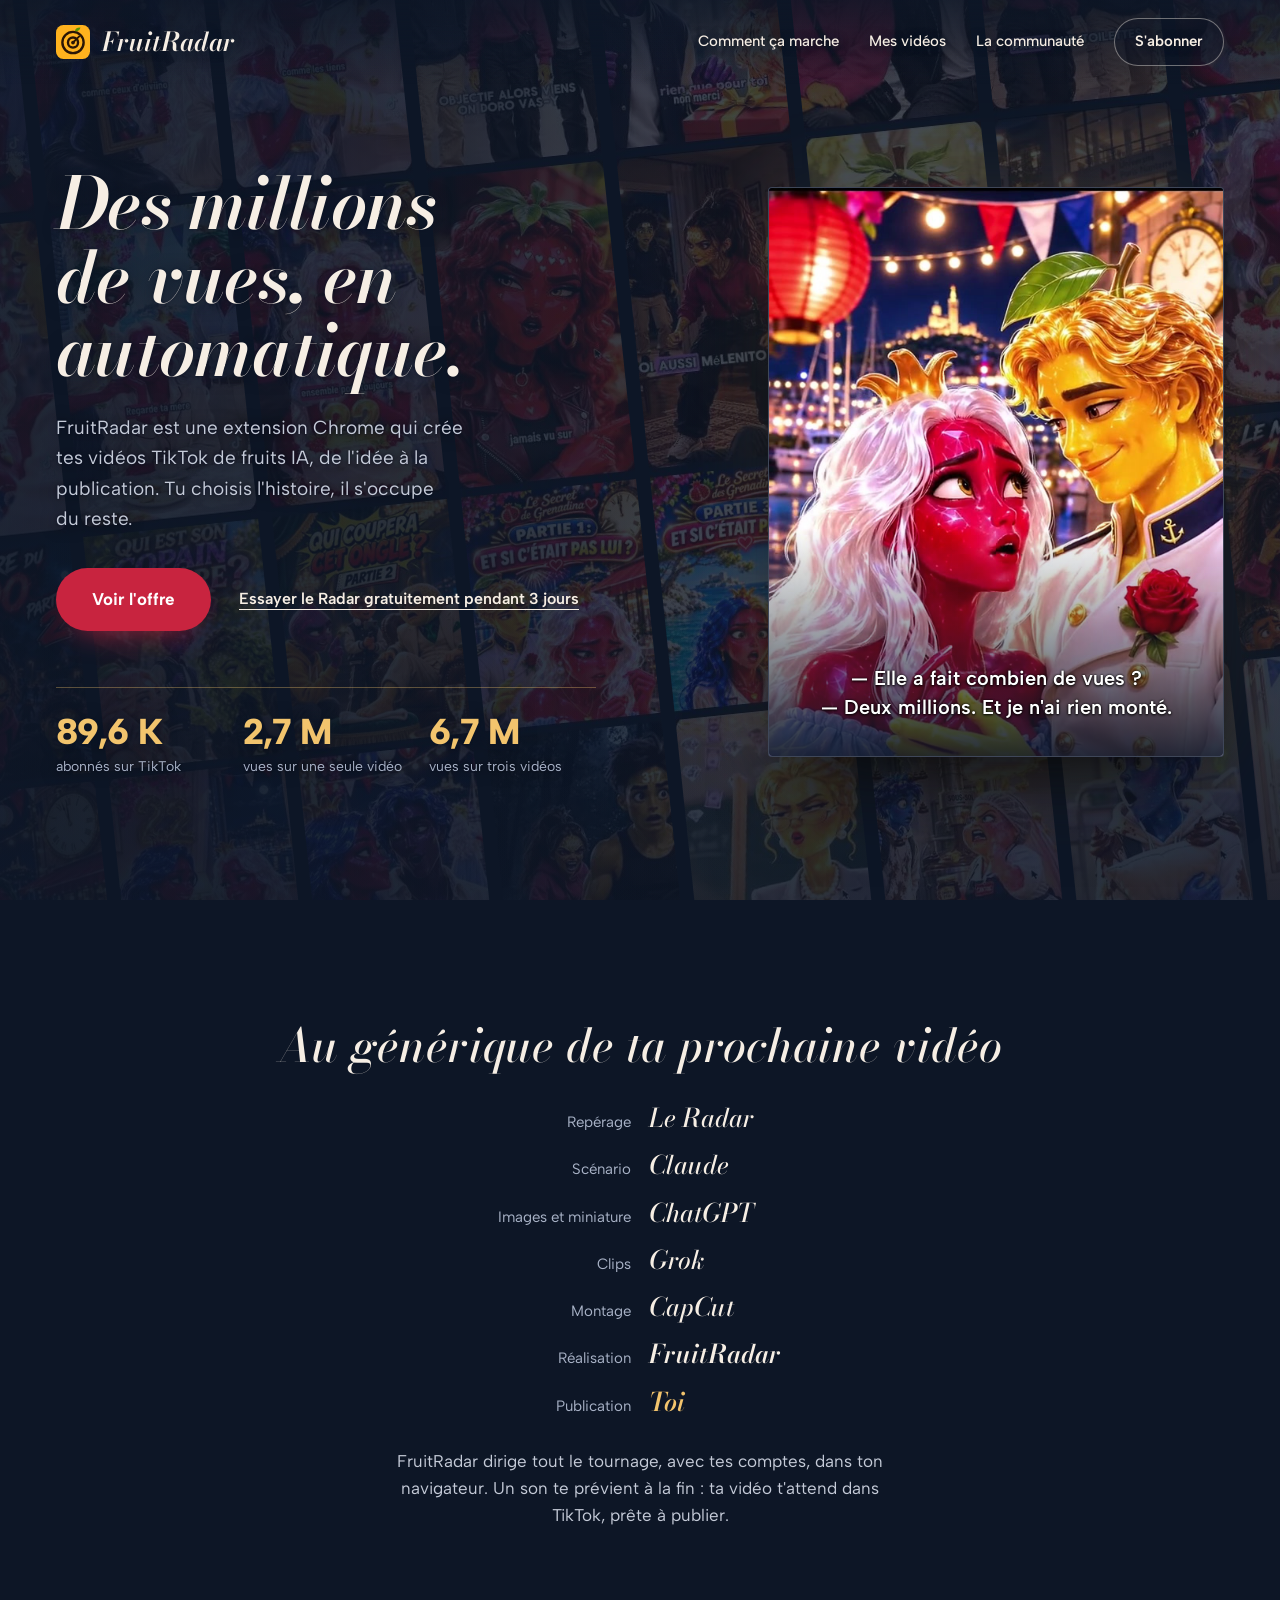
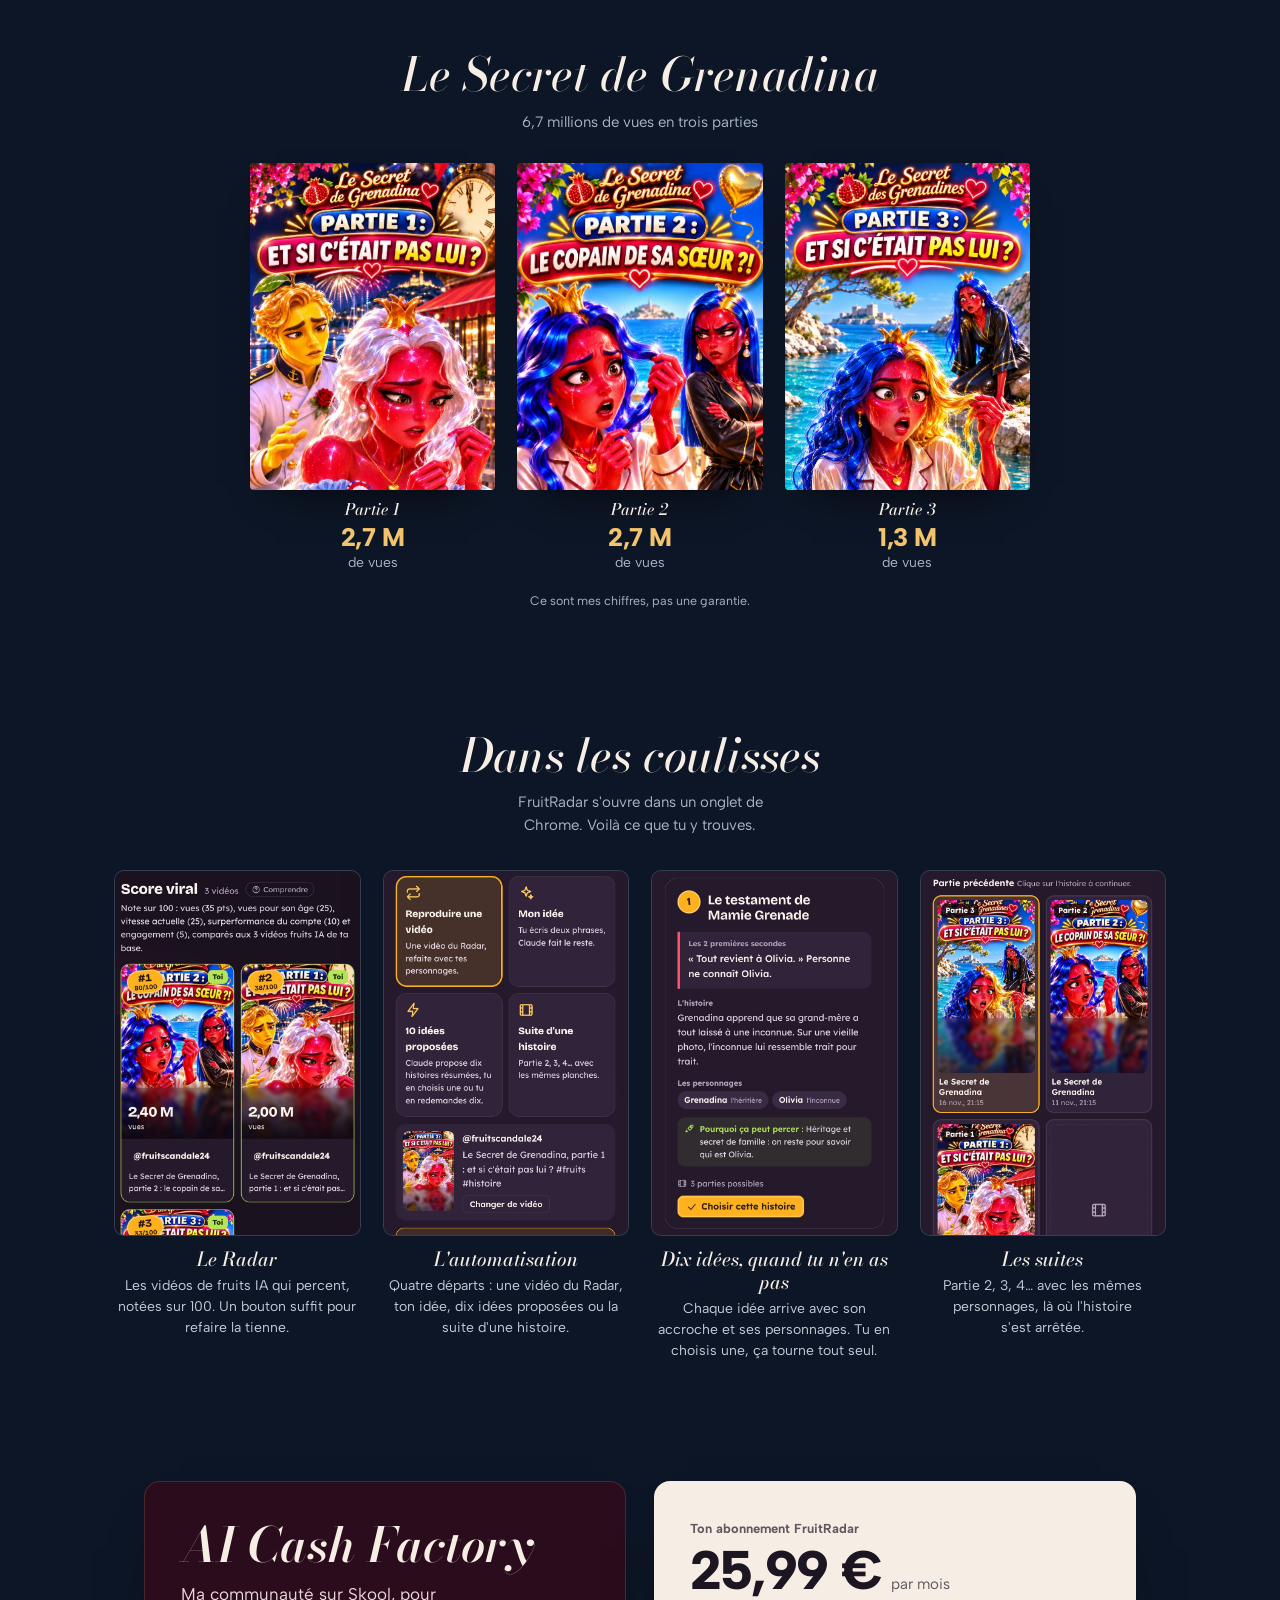
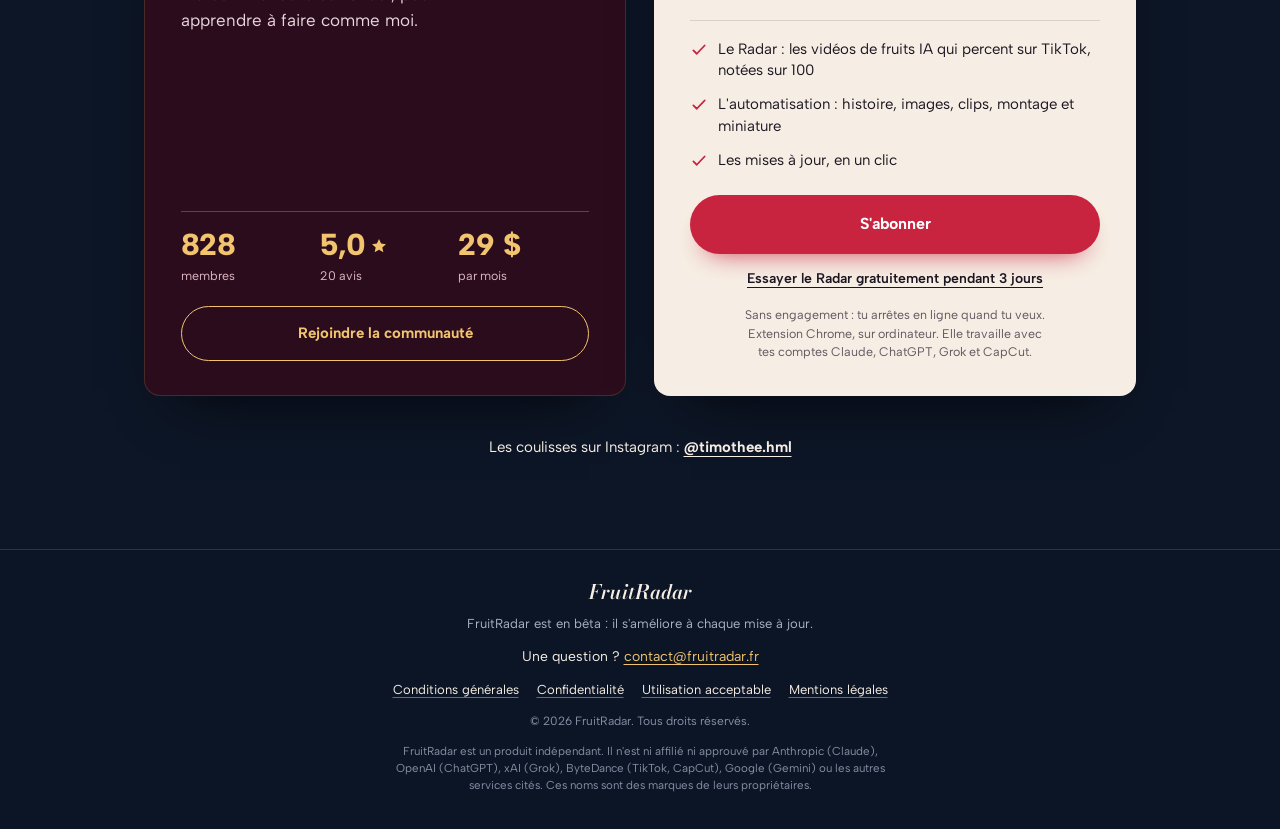
==== commit 8b99a3ae: "Grands écrans : le site grandit avec l'écran" ====
--- a/index.html
+++ b/index.html
@@ -43,19 +43,19 @@
     --texte: "Albert Sans", system-ui, -apple-system, "Segoe UI", Roboto, sans-serif;
   }
   *, *::before, *::after { box-sizing: border-box; }
-  html { -webkit-text-size-adjust: 100%; scroll-behavior: smooth; scroll-padding-top: 20px; }
+  html { -webkit-text-size-adjust: 100%; scroll-behavior: smooth; scroll-padding-top: 1.25rem; font-size: clamp(100%, calc(62.5% + .42vw), 150%); } /* grands écrans : tout grandit avec l'écran (16 px jusqu'à ~1430 px de large, 24 px au plus) */
   body { margin: 0; min-height: 100vh; background: var(--nuit); color: var(--ivoire); font: 400 1rem/1.55 var(--texte); overflow-x: clip; -webkit-font-smoothing: antialiased; }
   img { display: block; max-width: 100%; height: auto; }
   h1, h2, p, figure, dl, dd, ul { margin: 0; }
   ul { padding: 0; list-style: none; }
   a { color: inherit; }
-  :focus-visible { outline: 2px solid var(--or); outline-offset: 3px; }
+  :focus-visible { outline: 2px solid var(--or); outline-offset: 0.1875rem; }
 
   /* ----- le mur : affiches et scènes de mes vidéos, en colonnes qui défilent. Chaque colonne contient deux fois la même bande :
      glisser de la moitié de sa hauteur revient exactement au départ. Le voile s'épaissit quand on descend (--voile, réglé plus bas). ----- */
   .fond { position: fixed; inset: 0; z-index: -1; overflow: hidden; background: var(--nuit); }
-  .mur { position: absolute; inset: -18% -30%; display: flex; gap: 14px; justify-content: center; transform: rotate(-6deg); }
-  .col { flex: 0 0 clamp(118px, 30vw, 176px); align-self: flex-start; display: flex; flex-direction: column; animation: monte 86s linear infinite; }
+  .mur { position: absolute; inset: -18% -30%; display: flex; gap: 0.875rem; justify-content: center; transform: rotate(-6deg); }
+  .col { flex: 0 0 clamp(7.375rem, 30vw, 11rem); align-self: flex-start; display: flex; flex-direction: column; animation: monte 86s linear infinite; }
   .col img { width: 100%; height: auto; }
   .col:nth-child(even) { animation-name: descend; animation-duration: 98s; }
   .col:nth-child(3n) { animation-duration: 112s; }
@@ -63,177 +63,177 @@
   .col:nth-child(4n+2) { animation-delay: -47s; }
   .col:nth-child(4n+3) { animation-delay: -9s; }
   .col:nth-child(4n) { animation-delay: -63s; }
-  @keyframes monte { from { transform: translateY(0); } to { transform: translateY(-50%); } }
-  @keyframes descend { from { transform: translateY(-50%); } to { transform: translateY(0); } }
+  @keyframes monte { from { transform: translateY(0); } to { transform: translateY(-33.3333%); } }
+  @keyframes descend { from { transform: translateY(-33.3333%); } to { transform: translateY(0); } }
   .fond::after { content: ""; position: absolute; inset: 0; background-image: radial-gradient(ellipse 110% 80% at 50% 38%, rgba(13, 22, 38, 0) 35%, rgba(13, 22, 38, .62) 100%), linear-gradient(rgba(13, 22, 38, var(--voile, .78)), rgba(13, 22, 38, var(--voile, .78))); }
   @media (max-width: 700px) { .col:nth-child(n+7) { display: none; } }
 
   /* ----- l'en-tête ----- */
-  .tete { display: flex; align-items: center; justify-content: space-between; gap: 16px; padding: 14px 18px 14px 20px; background: linear-gradient(rgba(13, 22, 38, .72), rgba(13, 22, 38, 0)); text-shadow: 0 1px 10px rgba(13, 22, 38, .9); }
-  .marque { display: inline-flex; align-items: center; gap: 10px; text-decoration: none; }
-  .marque svg { flex: none; width: 30px; height: 30px; }
+  .tete { display: flex; align-items: center; justify-content: space-between; gap: 1rem; padding: 0.875rem 1.125rem 0.875rem 1.25rem; background: linear-gradient(rgba(13, 22, 38, .72), rgba(13, 22, 38, 0)); text-shadow: 0 1px 0.625rem rgba(13, 22, 38, .9); }
+  .marque { display: inline-flex; align-items: center; gap: 0.625rem; text-decoration: none; }
+  .marque svg { flex: none; width: 1.875rem; height: 1.875rem; }
   .marque span { font: italic 600 1.375rem/1 var(--affiche); }
-  .nav { display: flex; align-items: center; gap: 30px; }
+  .nav { display: flex; align-items: center; gap: 1.875rem; }
   .nav .ancre { display: none; }
-  .pilule { padding: 10px 17px; border: 1px solid rgba(246, 238, 228, .42); border-radius: 999px; background: rgba(13, 22, 38, .4); font-size: .875rem; font-weight: 600; text-decoration: none; transition: background .2s, color .2s, border-color .2s; }
+  .pilule { padding: 0.625rem 1.0625rem; border: 1px solid rgba(246, 238, 228, .42); border-radius: 62.4375rem; background: rgba(13, 22, 38, .4); font-size: .875rem; font-weight: 600; text-decoration: none; transition: background .2s, color .2s, border-color .2s; }
   .pilule:hover { background: var(--ivoire); border-color: var(--ivoire); color: var(--nuit); }
 
   /* ----- la scène : l'écran (l'image d'accueil, sous-titrée comme un film) et l'accroche ----- */
-  .scene { max-width: 560px; margin: 0 auto; }
-  .ecran { position: relative; margin: 4px 12px 0; aspect-ratio: 4 / 5; overflow: hidden; border-radius: 4px; background: var(--nuit-2); border: 1px solid rgba(246, 238, 228, .18); box-shadow: 0 44px 80px -34px rgba(0, 0, 0, .95), 0 0 110px -24px rgba(242, 196, 109, .16); }
+  .scene { max-width: 35rem; margin: 0 auto; }
+  .ecran { position: relative; margin: 0.25rem 0.75rem 0; aspect-ratio: 4 / 5; overflow: hidden; border-radius: 0.25rem; background: var(--nuit-2); border: 1px solid rgba(246, 238, 228, .18); box-shadow: 0 2.75rem 5rem -2.125rem rgba(0, 0, 0, .95), 0 0 6.875rem -1.5rem rgba(242, 196, 109, .16); }
   .ecran img { position: absolute; inset: 0; width: 100%; height: 100%; object-fit: cover; }
   .ecran::after { content: ""; position: absolute; left: 0; right: 0; bottom: 0; height: 40%; background: linear-gradient(to top, rgba(13, 22, 38, .9), rgba(13, 22, 38, 0)); }
-  .sous-titre { position: absolute; z-index: 1; left: 14px; right: 14px; bottom: 22px; text-align: center; font: 600 1.0625rem/1.45 var(--texte); color: #fff; text-shadow: 0 0 2px #000, 0 1px 3px #000; }
-
-  .accroche { padding: 34px 24px 0; text-align: center; text-shadow: 0 1px 16px rgba(13, 22, 38, .95), 0 0 3px rgba(13, 22, 38, .7); }
+  .sous-titre { position: absolute; z-index: 1; left: 0.875rem; right: 0.875rem; bottom: 1.375rem; text-align: center; font: 600 1.0625rem/1.45 var(--texte); color: #fff; text-shadow: 0 0 2px #000, 0 1px 0.1875rem #000; }
+
+  .accroche { padding: 2.125rem 1.5rem 0; text-align: center; text-shadow: 0 1px 1rem rgba(13, 22, 38, .95), 0 0 0.1875rem rgba(13, 22, 38, .7); }
   .accroche h1 { font: italic 600 clamp(2.65rem, 11.8vw, 3.15rem)/1.02 var(--affiche); font-variation-settings: "opsz" 40; letter-spacing: -.01em; text-wrap: balance; }
-  .chapeau { margin: 18px auto 0; max-width: 32ch; font-size: 1rem; line-height: 1.6; color: var(--brume-2); text-wrap: pretty; }
-  .actions { display: flex; flex-direction: column; align-items: center; gap: 16px; margin-top: 26px; }
-  .appel { display: block; width: 100%; padding: 17px 24px; border-radius: 999px; background: var(--rubis); color: #fff; font-weight: 700; font-size: 1rem; text-align: center; text-decoration: none; box-shadow: 0 16px 30px -18px rgba(200, 36, 63, .9); transition: background .2s; }
+  .chapeau { margin: 1.125rem auto 0; max-width: 32ch; font-size: 1rem; line-height: 1.6; color: var(--brume-2); text-wrap: pretty; }
+  .actions { display: flex; flex-direction: column; align-items: center; gap: 1rem; margin-top: 1.625rem; }
+  .appel { display: block; width: 100%; padding: 1.0625rem 1.5rem; border-radius: 62.4375rem; background: var(--rubis); color: #fff; font-weight: 700; font-size: 1rem; text-align: center; text-decoration: none; box-shadow: 0 1rem 1.875rem -1.125rem rgba(200, 36, 63, .9); transition: background .2s; }
   .appel:hover { background: var(--rubis-2); }
   .appel, .lien { text-shadow: none; }
-  .lien { font-weight: 600; font-size: .9375rem; text-decoration-thickness: 1px; text-underline-offset: 5px; transition: color .2s; }
+  .lien { font-weight: 600; font-size: .9375rem; text-decoration-thickness: 1px; text-underline-offset: 0.3125rem; transition: color .2s; }
   .lien:hover { color: var(--or); }
 
-  .chiffres { margin: 44px 0 0; padding: 24px 0 22px; border-top: 1px solid var(--filet); border-bottom: 1px solid var(--filet); }
-  .chiffres ul { display: grid; grid-template-columns: repeat(3, minmax(0, 1fr)); gap: 8px; }
+  .chiffres { margin: 2.75rem 0 0; padding: 1.5rem 0 1.375rem; border-top: 1px solid var(--filet); border-bottom: 1px solid var(--filet); }
+  .chiffres ul { display: grid; grid-template-columns: repeat(3, minmax(0, 1fr)); gap: 0.5rem; }
   .chiffres li { font-size: .78rem; line-height: 1.35; color: var(--brume); }
-  .chiffres b { display: block; margin-bottom: 8px; font: 800 1.8rem/1 var(--texte); letter-spacing: -.025em; color: var(--or); white-space: nowrap; }
+  .chiffres b { display: block; margin-bottom: 0.5rem; font: 800 1.8rem/1 var(--texte); letter-spacing: -.025em; color: var(--or); white-space: nowrap; }
 
   /* ----- les sections ----- */
-  .section { max-width: 560px; margin: 76px auto 0; padding: 0 24px; }
+  .section { max-width: 35rem; margin: 4.75rem auto 0; padding: 0 1.5rem; }
   .titre { font: italic 500 clamp(1.95rem, 8.2vw, 2.3rem)/1.1 var(--affiche); text-align: center; text-wrap: balance; }
-  .sous { margin: 10px auto 0; max-width: 34ch; text-align: center; font-size: .875rem; line-height: 1.5; color: var(--brume); text-wrap: balance; }
-  .paragraphe { margin: 30px auto 0; max-width: 33ch; text-align: center; font-size: .9375rem; line-height: 1.6; color: var(--brume-2); text-wrap: pretty; }
+  .sous { margin: 0.625rem auto 0; max-width: 34ch; text-align: center; font-size: .875rem; line-height: 1.5; color: var(--brume); text-wrap: balance; }
+  .paragraphe { margin: 1.875rem auto 0; max-width: 33ch; text-align: center; font-size: .9375rem; line-height: 1.6; color: var(--brume-2); text-wrap: pretty; }
 
   /* le générique : rôles à droite de l'axe, noms à gauche, comme à la fin d'un film */
-  .credits { margin: 30px auto 0; display: grid; gap: 12px; }
-  .credits div { display: grid; grid-template-columns: minmax(0, 1fr) minmax(0, 1fr); column-gap: 18px; align-items: baseline; }
+  .credits { margin: 1.875rem auto 0; display: grid; gap: 0.75rem; }
+  .credits div { display: grid; grid-template-columns: minmax(0, 1fr) minmax(0, 1fr); column-gap: 1.125rem; align-items: baseline; }
   .credits dt { text-align: right; font-size: .8125rem; line-height: 1.6; color: var(--brume); }
   .credits dd { font: italic 500 1.25rem/1.3 var(--affiche); }
   .credits .moi dd { font-weight: 600; }
   .credits .toi dd { color: var(--or); font-weight: 600; }
 
   /* la saga, dans l'ordre des parties : les miniatures restent, leurs vues sont tenues à jour par le serveur */
-  .affiches { margin-top: 24px; display: grid; grid-template-columns: repeat(3, minmax(0, 1fr)); gap: 10px; }
+  .affiches { margin-top: 1.5rem; display: grid; grid-template-columns: repeat(3, minmax(0, 1fr)); gap: 0.625rem; }
   .affiches figure { position: relative; }
-  .affiches img { width: 100%; aspect-ratio: 3 / 4; object-fit: cover; border-radius: 4px; background: var(--nuit-2); box-shadow: 0 20px 40px -26px rgba(0, 0, 0, .9); }
-  .affiches figcaption { margin-top: 10px; text-align: center; font-size: .75rem; line-height: 1.3; color: var(--brume); }
-  .affiches figcaption span { display: block; margin-bottom: 4px; font: italic 500 1rem/1.2 var(--affiche); color: var(--ivoire); }
-  .affiches figcaption b { display: block; margin-bottom: 3px; font: 800 1.2rem/1.1 var(--texte); letter-spacing: -.02em; color: var(--or); white-space: nowrap; }
-  .note { margin-top: 18px; text-align: center; font-size: .78rem; color: var(--brume); }
+  .affiches img { width: 100%; aspect-ratio: 3 / 4; object-fit: cover; border-radius: 0.25rem; background: var(--nuit-2); box-shadow: 0 1.25rem 2.5rem -1.625rem rgba(0, 0, 0, .9); }
+  .affiches figcaption { margin-top: 0.625rem; text-align: center; font-size: .75rem; line-height: 1.3; color: var(--brume); }
+  .affiches figcaption span { display: block; margin-bottom: 0.25rem; font: italic 500 1rem/1.2 var(--affiche); color: var(--ivoire); }
+  .affiches figcaption b { display: block; margin-bottom: 0.1875rem; font: 800 1.2rem/1.1 var(--texte); letter-spacing: -.02em; color: var(--or); white-space: nowrap; }
+  .note { margin-top: 1.125rem; text-align: center; font-size: .78rem; color: var(--brume); }
   /* chiffre ou miniature qui vient d'arriver du serveur : un fondu court, rien de plus */
   .neuf { animation: neuf .7s ease both; }
   @keyframes neuf { from { opacity: .12; } }
 
   /* les coulisses : quatre captures de l'extension, à faire défiler sur téléphone */
-  .defile { position: relative; margin: 24px -24px 0; padding: 4px 24px 8px; display: flex; gap: 14px; overflow-x: auto; scroll-snap-type: x mandatory; scroll-padding: 0 24px; scrollbar-width: none; overscroll-behavior-x: contain; -webkit-overflow-scrolling: touch; }
+  .defile { position: relative; margin: 1.5rem -1.5rem 0; padding: 0.25rem 1.5rem 0.5rem; display: flex; gap: 0.875rem; overflow-x: auto; scroll-snap-type: x mandatory; scroll-padding: 0 1.5rem; scrollbar-width: none; overscroll-behavior-x: contain; -webkit-overflow-scrolling: touch; }
   .defile::-webkit-scrollbar { display: none; }
-  .defile:focus-visible { outline-offset: -2px; border-radius: 12px; }
+  .defile:focus-visible { outline-offset: -2px; border-radius: 0.75rem; }
   .vue { flex: 0 0 80%; scroll-snap-align: center; }
-  .vue img { width: 100%; aspect-ratio: 808 / 1200; object-fit: cover; object-position: top; border-radius: 10px; border: 1px solid var(--trait); background: var(--nuit-2); }
-  .vue figcaption { margin-top: 12px; display: grid; gap: 4px; text-align: center; }
+  .vue img { width: 100%; aspect-ratio: 808 / 1200; object-fit: cover; object-position: top; border-radius: 0.625rem; border: 1px solid var(--trait); background: var(--nuit-2); }
+  .vue figcaption { margin-top: 0.75rem; display: grid; gap: 0.25rem; text-align: center; }
   .vue strong { font: italic 500 1.2rem/1.2 var(--affiche); }
   .vue span { font-size: .875rem; line-height: 1.5; color: var(--brume-2); text-wrap: pretty; }
-  .defile-bas { display: flex; align-items: center; justify-content: center; gap: 14px; margin-top: 14px; }
+  .defile-bas { display: flex; align-items: center; justify-content: center; gap: 0.875rem; margin-top: 0.875rem; }
   .points { display: flex; gap: 2px; }
-  .points button { width: 26px; height: 26px; padding: 0; border: 0; background: none; cursor: pointer; display: grid; place-items: center; border-radius: 50%; }
-  .points button::before { content: ""; width: 7px; height: 7px; border-radius: 50%; background: rgba(246, 238, 228, .3); transition: background .2s, width .2s; }
-  .points button.on::before { width: 20px; border-radius: 7px; background: var(--or); }
-  .fleche { width: 40px; height: 40px; border-radius: 50%; border: 1px solid rgba(246, 238, 228, .3); background: rgba(13, 22, 38, .5); color: var(--ivoire); cursor: pointer; display: grid; place-items: center; transition: background .2s, opacity .2s; }
-  .fleche svg { width: 18px; height: 18px; }
+  .points button { width: 1.625rem; height: 1.625rem; padding: 0; border: 0; background: none; cursor: pointer; display: grid; place-items: center; border-radius: 50%; }
+  .points button::before { content: ""; width: 0.4375rem; height: 0.4375rem; border-radius: 50%; background: rgba(246, 238, 228, .3); transition: background .2s, width .2s; }
+  .points button.on::before { width: 1.25rem; border-radius: 0.4375rem; background: var(--or); }
+  .fleche { width: 2.5rem; height: 2.5rem; border-radius: 50%; border: 1px solid rgba(246, 238, 228, .3); background: rgba(13, 22, 38, .5); color: var(--ivoire); cursor: pointer; display: grid; place-items: center; transition: background .2s, opacity .2s; }
+  .fleche svg { width: 1.125rem; height: 1.125rem; }
   .fleche:hover { background: rgba(246, 238, 228, .12); }
   .fleche:disabled { opacity: .32; cursor: default; }
 
   /* ----- la communauté et l'abonnement ----- */
-  .offres { max-width: 560px; margin: 76px auto 0; padding: 0 14px; display: grid; gap: 22px; }
-  .skool { padding: 28px 22px 26px; border-radius: 16px; background: var(--velours); border: 1px solid rgba(242, 196, 109, .16); box-shadow: 0 30px 60px -36px rgba(0, 0, 0, .9); display: flex; flex-direction: column; }
+  .offres { max-width: 35rem; margin: 4.75rem auto 0; padding: 0 0.875rem; display: grid; gap: 1.375rem; }
+  .skool { padding: 1.75rem 1.375rem 1.625rem; border-radius: 1rem; background: var(--velours); border: 1px solid rgba(242, 196, 109, .16); box-shadow: 0 1.875rem 3.75rem -2.25rem rgba(0, 0, 0, .9); display: flex; flex-direction: column; }
   .skool h2 { font: italic 600 2rem/1.05 var(--affiche); }
-  .skool-texte { margin-top: 10px; font-size: .9375rem; line-height: 1.55; color: #ead6dc; }
-  .sk-chiffres { margin: 22px 0; padding-top: 18px; border-top: 1px solid rgba(242, 196, 109, .3); display: grid; grid-template-columns: repeat(3, minmax(0, 1fr)); gap: 8px; font-size: .78rem; line-height: 1.3; color: #e0b8c2; }
-  .sk-chiffres b { display: block; margin-bottom: 7px; font: 800 1.5rem/1 var(--texte); letter-spacing: -.02em; color: var(--or); white-space: nowrap; }
+  .skool-texte { margin-top: 0.625rem; font-size: .9375rem; line-height: 1.55; color: #ead6dc; }
+  .sk-chiffres { margin: 1.375rem 0; padding-top: 1.125rem; border-top: 1px solid rgba(242, 196, 109, .3); display: grid; grid-template-columns: repeat(3, minmax(0, 1fr)); gap: 0.5rem; font-size: .78rem; line-height: 1.3; color: #e0b8c2; }
+  .sk-chiffres b { display: block; margin-bottom: 0.4375rem; font: 800 1.5rem/1 var(--texte); letter-spacing: -.02em; color: var(--or); white-space: nowrap; }
   .sk-note::after { content: ""; display: inline-block; width: .6em; height: .6em; margin-left: .14em; vertical-align: .02em; background: url("data:image/svg+xml,%3Csvg xmlns='http://www.w3.org/2000/svg' viewBox='0 0 24 24'%3E%3Cpath d='M12 2.8l2.8 6 6.5.7-4.9 4.4 1.4 6.4L12 17l-5.8 3.3 1.4-6.4L2.7 9.5l6.5-.7z' fill='%23f2c46d'/%3E%3C/svg%3E") no-repeat center / contain; }
   .sk-bas { margin-top: auto; }
-  .contour { display: block; padding: 15px; border-radius: 999px; border: 1px solid var(--or); color: var(--or); text-align: center; font-weight: 700; font-size: .9375rem; text-decoration: none; transition: background .2s, color .2s; }
+  .contour { display: block; padding: 0.9375rem; border-radius: 62.4375rem; border: 1px solid var(--or); color: var(--or); text-align: center; font-weight: 700; font-size: .9375rem; text-decoration: none; transition: background .2s, color .2s; }
   .contour:hover { background: var(--or); color: var(--velours); }
 
-  .prix { padding: 30px 24px 26px; border-radius: 16px; background: var(--ivoire); color: var(--encre); box-shadow: 0 30px 60px -36px rgba(0, 0, 0, .9); }
+  .prix { padding: 1.875rem 1.5rem 1.625rem; border-radius: 1rem; background: var(--ivoire); color: var(--encre); box-shadow: 0 1.875rem 3.75rem -2.25rem rgba(0, 0, 0, .9); }
   .prix-nom { font-size: .8125rem; color: var(--encre-2); }
-  .prix-montant { margin-top: 4px; display: flex; align-items: baseline; flex-wrap: wrap; gap: 4px 10px; }
+  .prix-montant { margin-top: 0.25rem; display: flex; align-items: baseline; flex-wrap: wrap; gap: 0.25rem 0.625rem; }
   .prix-montant b { font: 800 clamp(2.9rem, 13.5vw, 3.4rem)/1 var(--texte); letter-spacing: -.035em; white-space: nowrap; }
   .prix-montant span { font-size: .9375rem; color: var(--encre-2); }
-  .prix ul { margin-top: 22px; padding-top: 18px; border-top: 1px solid #ddd0c4; display: grid; gap: 12px; }
-  .prix li { display: grid; grid-template-columns: 18px 1fr; gap: 10px; font-size: .9375rem; line-height: 1.45; }
-  .prix li svg { width: 18px; height: 18px; margin-top: 2px; color: var(--rubis); }
-  .prix-appel { display: block; margin-top: 24px; padding: 17px; border-radius: 999px; background: var(--rubis); color: #fff; text-align: center; font-weight: 700; font-size: 1rem; text-decoration: none; box-shadow: 0 14px 26px -16px rgba(200, 36, 63, .95); transition: background .2s; }
+  .prix ul { margin-top: 1.375rem; padding-top: 1.125rem; border-top: 1px solid #ddd0c4; display: grid; gap: 0.75rem; }
+  .prix li { display: grid; grid-template-columns: 1.125rem 1fr; gap: 0.625rem; font-size: .9375rem; line-height: 1.45; }
+  .prix li svg { width: 1.125rem; height: 1.125rem; margin-top: 2px; color: var(--rubis); }
+  .prix-appel { display: block; margin-top: 1.5rem; padding: 1.0625rem; border-radius: 62.4375rem; background: var(--rubis); color: #fff; text-align: center; font-weight: 700; font-size: 1rem; text-decoration: none; box-shadow: 0 0.875rem 1.625rem -1rem rgba(200, 36, 63, .95); transition: background .2s; }
   .prix-appel:hover { background: var(--rubis-2); }
   .prix-appel:focus-visible { outline-color: var(--encre); }
-  .essai { margin-top: 14px; text-align: center; font-size: .875rem; }
-  .essai a { font-weight: 600; text-decoration-thickness: 1px; text-underline-offset: 4px; }
+  .essai { margin-top: 0.875rem; text-align: center; font-size: .875rem; }
+  .essai a { font-weight: 600; text-decoration-thickness: 1px; text-underline-offset: 0.25rem; }
   .essai a:hover { color: var(--rubis); }
   .essai a:focus-visible { outline-color: var(--encre); }
-  .prix-note { margin-top: 16px; text-align: center; font-size: .78rem; line-height: 1.5; color: var(--encre-2); text-wrap: balance; }
-
-  .insta { margin: 40px auto 0; padding: 0 24px; text-align: center; font-size: .9375rem; }
-  .insta a { font-weight: 700; text-decoration-thickness: 1px; text-underline-offset: 4px; }
+  .prix-note { margin-top: 1rem; text-align: center; font-size: .78rem; line-height: 1.5; color: var(--encre-2); text-wrap: balance; }
+
+  .insta { margin: 2.5rem auto 0; padding: 0 1.5rem; text-align: center; font-size: .9375rem; }
+  .insta a { font-weight: 700; text-decoration-thickness: 1px; text-underline-offset: 0.25rem; }
   .insta a:hover { color: var(--or); }
 
   /* ----- le pied de page ----- */
-  .pied { margin-top: 64px; padding: 32px 24px 34px; border-top: 1px solid var(--trait); background: rgba(13, 22, 38, .55); text-align: center; display: grid; gap: 12px; justify-items: center; }
+  .pied { margin-top: 4rem; padding: 2rem 1.5rem 2.125rem; border-top: 1px solid var(--trait); background: rgba(13, 22, 38, .55); text-align: center; display: grid; gap: 0.75rem; justify-items: center; }
   .pied-marque { font: italic 600 1.25rem/1 var(--affiche); }
   .pied-texte { max-width: 44ch; font-size: .8125rem; line-height: 1.55; color: var(--brume); }
   .pied-contact { font-size: .875rem; }
-  .pied-contact a { color: var(--or); text-underline-offset: 3px; }
-  .pied-liens { display: flex; flex-wrap: wrap; justify-content: center; gap: 6px 18px; font-size: .8125rem; }
-  .pied-liens a { text-underline-offset: 3px; text-decoration-color: rgba(246, 238, 228, .4); }
+  .pied-contact a { color: var(--or); text-underline-offset: 0.1875rem; }
+  .pied-liens { display: flex; flex-wrap: wrap; justify-content: center; gap: 0.375rem 1.125rem; font-size: .8125rem; }
+  .pied-liens a { text-underline-offset: 0.1875rem; text-decoration-color: rgba(246, 238, 228, .4); }
   .pied-liens a:hover { color: var(--or); }
   .pied-droits { font-size: .75rem; color: #8590a6; }
   .pied-affil { max-width: 70ch; font-size: .72rem; line-height: 1.5; color: #8590a6; }
 
   /* ----- ordinateur : l'accroche à gauche, l'écran à droite, le mur visible tout autour ----- */
   @media (min-width: 980px) {
-    .tete { height: 84px; padding: 0 56px; }
-    .marque { gap: 12px; }
-    .marque svg { width: 34px; height: 34px; }
+    .tete { height: 5.25rem; padding: 0 3.5rem; }
+    .marque { gap: 0.75rem; }
+    .marque svg { width: 2.125rem; height: 2.125rem; }
     .marque span { font-size: 1.625rem; }
     .nav .ancre { display: inline; font-size: .9375rem; font-weight: 500; text-decoration: none; transition: color .2s; }
     .nav .ancre:hover { color: var(--or); }
-    .pilule { padding: 11px 20px; font-size: .9375rem; }
-
-    .scene { max-width: 1280px; min-height: calc(100vh - 84px); min-height: calc(100svh - 84px); padding: 8px 56px 48px; display: grid; grid-template-columns: minmax(0, 1fr) minmax(0, 456px); column-gap: 80px; align-items: center; }
+    .pilule { padding: 0.6875rem 1.25rem; font-size: .9375rem; }
+
+    .scene { max-width: 80rem; min-height: calc(100vh - 5.25rem); min-height: calc(100svh - 5.25rem); padding: 0.5rem 3.5rem 3rem; display: grid; grid-template-columns: minmax(0, 1fr) minmax(0, 28.5rem); column-gap: 5rem; align-items: center; }
     .ecran { grid-column: 2; grid-row: 1; margin: 0; }
-    .sous-titre { left: 32px; right: 32px; bottom: 34px; font-size: 1.25rem; }
+    .sous-titre { left: 2rem; right: 2rem; bottom: 2.125rem; font-size: 1.25rem; }
     .accroche { grid-column: 1; grid-row: 1; padding: 0; text-align: left; }
     .fond::before { content: ""; position: absolute; inset: 0; z-index: 1; background: linear-gradient(90deg, rgba(13, 22, 38, .62), rgba(13, 22, 38, .4) 38%, rgba(13, 22, 38, 0) 58%); opacity: calc((.93 - var(--voile, .78)) / .15); }
     .accroche h1 { font-size: clamp(3.7rem, 5.6vw, 4.9rem); }
-    .chapeau { margin: 26px 0 0; max-width: 36ch; font-size: 1.1875rem; }
-    .actions { flex-direction: row; gap: 28px; margin-top: 34px; }
-    .appel { width: auto; padding: 18px 36px; font-size: 1.0625rem; }
+    .chapeau { margin: 1.625rem 0 0; max-width: 36ch; font-size: 1.1875rem; }
+    .actions { flex-direction: row; gap: 1.75rem; margin-top: 2.125rem; }
+    .appel { width: auto; padding: 1.125rem 2.25rem; font-size: 1.0625rem; }
     .lien { font-size: 1rem; }
-    .chiffres { margin-top: 56px; padding: 26px 0 0; border-bottom: 0; max-width: 540px; }
-    .chiffres ul { gap: 20px; }
+    .chiffres { margin-top: 3.5rem; padding: 1.625rem 0 0; border-bottom: 0; max-width: 33.75rem; }
+    .chiffres ul { gap: 1.25rem; }
     .chiffres li { font-size: .875rem; }
     .chiffres b { font-size: 2.25rem; }
 
-    .section { max-width: 1100px; margin-top: 120px; }
+    .section { max-width: 68.75rem; margin-top: 7.5rem; }
     .titre { font-size: 2.9rem; }
     .sous { font-size: .9375rem; }
     .paragraphe { max-width: 46ch; font-size: 1.0625rem; }
-    .credits { max-width: 620px; gap: 14px; }
+    .credits { max-width: 38.75rem; gap: 0.875rem; }
     .credits dt { font-size: .9375rem; }
     .credits dd { font-size: 1.6rem; }
-    .affiches { max-width: 780px; margin: 30px auto 0; gap: 22px; }
+    .affiches { max-width: 48.75rem; margin: 1.875rem auto 0; gap: 1.375rem; }
     .affiches figcaption { font-size: .875rem; }
     .affiches figcaption b { font-size: 1.6rem; }
-    .defile { margin: 34px 0 0; padding: 0; display: grid; grid-template-columns: repeat(4, minmax(0, 1fr)); gap: 22px; overflow: visible; }
+    .defile { margin: 2.125rem 0 0; padding: 0; display: grid; grid-template-columns: repeat(4, minmax(0, 1fr)); gap: 1.375rem; overflow: visible; }
     .defile-bas { display: none; }
 
-    .offres { max-width: 1040px; margin-top: 120px; padding: 0 24px; grid-template-columns: repeat(2, minmax(0, 1fr)); gap: 28px; align-items: stretch; }
-    .skool, .prix { padding: 38px 36px 34px; }
+    .offres { max-width: 65rem; margin-top: 7.5rem; padding: 0 1.5rem; grid-template-columns: repeat(2, minmax(0, 1fr)); gap: 1.75rem; align-items: stretch; }
+    .skool, .prix { padding: 2.375rem 2.25rem 2.125rem; }
     .skool h2 { font-size: 3rem; }
     .skool-texte { font-size: 1.0625rem; max-width: 30ch; }
     .sk-chiffres b { font-size: 1.9rem; }
-    .pied { margin-top: 90px; }
+    .pied { margin-top: 5.625rem; }
   }
   @media (prefers-reduced-motion: reduce) {
     html { scroll-behavior: auto; }
@@ -245,18 +245,24 @@
 </head>
 <body>
 <div class="fond" aria-hidden="true"><div class="mur">
-<div class="col"><img src="mur-3.webp" width="200" height="2738" alt="" decoding="async" loading="lazy"><img src="mur-3.webp" width="200" height="2738" alt="" decoding="async" loading="lazy"></div>
-<div class="col"><img src="mur-7.webp" width="200" height="2097" alt="" decoding="async" loading="lazy"><img src="mur-7.webp" width="200" height="2097" alt="" decoding="async" loading="lazy"></div>
-<div class="col"><img src="mur-1.webp" width="200" height="2738" alt="" decoding="async" loading="lazy"><img src="mur-1.webp" width="200" height="2738" alt="" decoding="async" loading="lazy"></div>
-<div class="col"><img src="mur-5.webp" width="200" height="2738" alt="" decoding="async" loading="lazy"><img src="mur-5.webp" width="200" height="2738" alt="" decoding="async" loading="lazy"></div>
-<div class="col"><img src="mur-2.webp" width="200" height="2738" alt="" decoding="async" loading="lazy"><img src="mur-2.webp" width="200" height="2738" alt="" decoding="async" loading="lazy"></div>
-<div class="col"><img src="mur-6.webp" width="200" height="2374" alt="" decoding="async" loading="lazy"><img src="mur-6.webp" width="200" height="2374" alt="" decoding="async" loading="lazy"></div>
-<div class="col"><img src="mur-4.webp" width="200" height="2738" alt="" decoding="async" loading="lazy"><img src="mur-4.webp" width="200" height="2738" alt="" decoding="async" loading="lazy"></div>
-<div class="col"><img src="mur-8.webp" width="200" height="2097" alt="" decoding="async" loading="lazy"><img src="mur-8.webp" width="200" height="2097" alt="" decoding="async" loading="lazy"></div>
-<div class="col"><img src="mur-1.webp" width="200" height="2738" alt="" decoding="async" loading="lazy"><img src="mur-1.webp" width="200" height="2738" alt="" decoding="async" loading="lazy"></div>
-<div class="col"><img src="mur-5.webp" width="200" height="2738" alt="" decoding="async" loading="lazy"><img src="mur-5.webp" width="200" height="2738" alt="" decoding="async" loading="lazy"></div>
-<div class="col"><img src="mur-3.webp" width="200" height="2738" alt="" decoding="async" loading="lazy"><img src="mur-3.webp" width="200" height="2738" alt="" decoding="async" loading="lazy"></div>
-<div class="col"><img src="mur-7.webp" width="200" height="2097" alt="" decoding="async" loading="lazy"><img src="mur-7.webp" width="200" height="2097" alt="" decoding="async" loading="lazy"></div>
+<div class="col"><img src="mur-3.webp" width="200" height="2738" alt="" decoding="async" loading="lazy"><img src="mur-3.webp" width="200" height="2738" alt="" decoding="async" loading="lazy"><img src="mur-3.webp" width="200" height="2738" alt="" decoding="async" loading="lazy"></div>
+<div class="col"><img src="mur-7.webp" width="200" height="2097" alt="" decoding="async" loading="lazy"><img src="mur-7.webp" width="200" height="2097" alt="" decoding="async" loading="lazy"><img src="mur-7.webp" width="200" height="2097" alt="" decoding="async" loading="lazy"></div>
+<div class="col"><img src="mur-1.webp" width="200" height="2738" alt="" decoding="async" loading="lazy"><img src="mur-1.webp" width="200" height="2738" alt="" decoding="async" loading="lazy"><img src="mur-1.webp" width="200" height="2738" alt="" decoding="async" loading="lazy"></div>
+<div class="col"><img src="mur-5.webp" width="200" height="2738" alt="" decoding="async" loading="lazy"><img src="mur-5.webp" width="200" height="2738" alt="" decoding="async" loading="lazy"><img src="mur-5.webp" width="200" height="2738" alt="" decoding="async" loading="lazy"></div>
+<div class="col"><img src="mur-2.webp" width="200" height="2738" alt="" decoding="async" loading="lazy"><img src="mur-2.webp" width="200" height="2738" alt="" decoding="async" loading="lazy"><img src="mur-2.webp" width="200" height="2738" alt="" decoding="async" loading="lazy"></div>
+<div class="col"><img src="mur-6.webp" width="200" height="2374" alt="" decoding="async" loading="lazy"><img src="mur-6.webp" width="200" height="2374" alt="" decoding="async" loading="lazy"><img src="mur-6.webp" width="200" height="2374" alt="" decoding="async" loading="lazy"></div>
+<div class="col"><img src="mur-4.webp" width="200" height="2738" alt="" decoding="async" loading="lazy"><img src="mur-4.webp" width="200" height="2738" alt="" decoding="async" loading="lazy"><img src="mur-4.webp" width="200" height="2738" alt="" decoding="async" loading="lazy"></div>
+<div class="col"><img src="mur-8.webp" width="200" height="2097" alt="" decoding="async" loading="lazy"><img src="mur-8.webp" width="200" height="2097" alt="" decoding="async" loading="lazy"><img src="mur-8.webp" width="200" height="2097" alt="" decoding="async" loading="lazy"></div>
+<div class="col"><img src="mur-1.webp" width="200" height="2738" alt="" decoding="async" loading="lazy"><img src="mur-1.webp" width="200" height="2738" alt="" decoding="async" loading="lazy"><img src="mur-1.webp" width="200" height="2738" alt="" decoding="async" loading="lazy"></div>
+<div class="col"><img src="mur-5.webp" width="200" height="2738" alt="" decoding="async" loading="lazy"><img src="mur-5.webp" width="200" height="2738" alt="" decoding="async" loading="lazy"><img src="mur-5.webp" width="200" height="2738" alt="" decoding="async" loading="lazy"></div>
+<div class="col"><img src="mur-3.webp" width="200" height="2738" alt="" decoding="async" loading="lazy"><img src="mur-3.webp" width="200" height="2738" alt="" decoding="async" loading="lazy"><img src="mur-3.webp" width="200" height="2738" alt="" decoding="async" loading="lazy"></div>
+<div class="col"><img src="mur-7.webp" width="200" height="2097" alt="" decoding="async" loading="lazy"><img src="mur-7.webp" width="200" height="2097" alt="" decoding="async" loading="lazy"><img src="mur-7.webp" width="200" height="2097" alt="" decoding="async" loading="lazy"></div>
+<div class="col"><img src="mur-2.webp" width="200" height="2738" alt="" decoding="async" loading="lazy"><img src="mur-2.webp" width="200" height="2738" alt="" decoding="async" loading="lazy"><img src="mur-2.webp" width="200" height="2738" alt="" decoding="async" loading="lazy"></div>
+<div class="col"><img src="mur-6.webp" width="200" height="2374" alt="" decoding="async" loading="lazy"><img src="mur-6.webp" width="200" height="2374" alt="" decoding="async" loading="lazy"><img src="mur-6.webp" width="200" height="2374" alt="" decoding="async" loading="lazy"></div>
+<div class="col"><img src="mur-4.webp" width="200" height="2738" alt="" decoding="async" loading="lazy"><img src="mur-4.webp" width="200" height="2738" alt="" decoding="async" loading="lazy"><img src="mur-4.webp" width="200" height="2738" alt="" decoding="async" loading="lazy"></div>
+<div class="col"><img src="mur-8.webp" width="200" height="2097" alt="" decoding="async" loading="lazy"><img src="mur-8.webp" width="200" height="2097" alt="" decoding="async" loading="lazy"><img src="mur-8.webp" width="200" height="2097" alt="" decoding="async" loading="lazy"></div>
+<div class="col"><img src="mur-1.webp" width="200" height="2738" alt="" decoding="async" loading="lazy"><img src="mur-1.webp" width="200" height="2738" alt="" decoding="async" loading="lazy"><img src="mur-1.webp" width="200" height="2738" alt="" decoding="async" loading="lazy"></div>
+<div class="col"><img src="mur-5.webp" width="200" height="2738" alt="" decoding="async" loading="lazy"><img src="mur-5.webp" width="200" height="2738" alt="" decoding="async" loading="lazy"><img src="mur-5.webp" width="200" height="2738" alt="" decoding="async" loading="lazy"></div>
 </div></div>
 
 <header class="tete" id="haut">
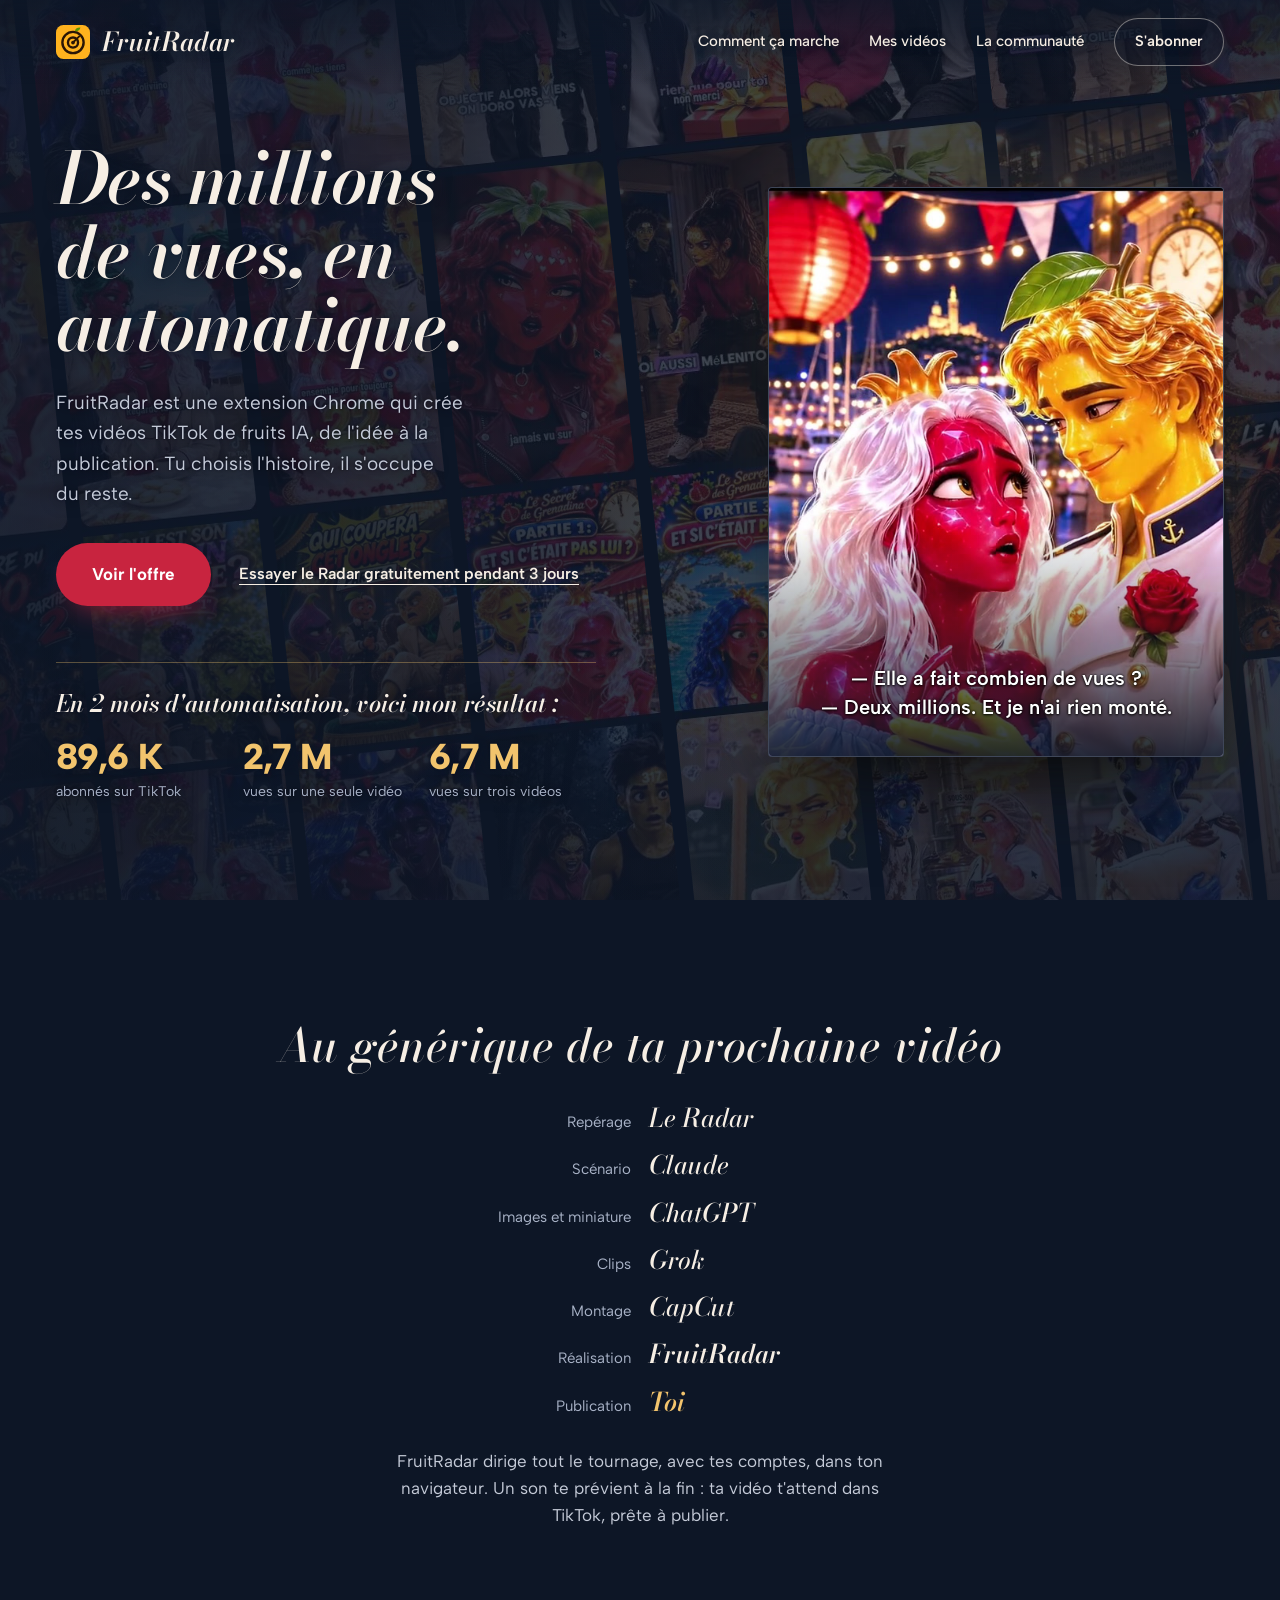
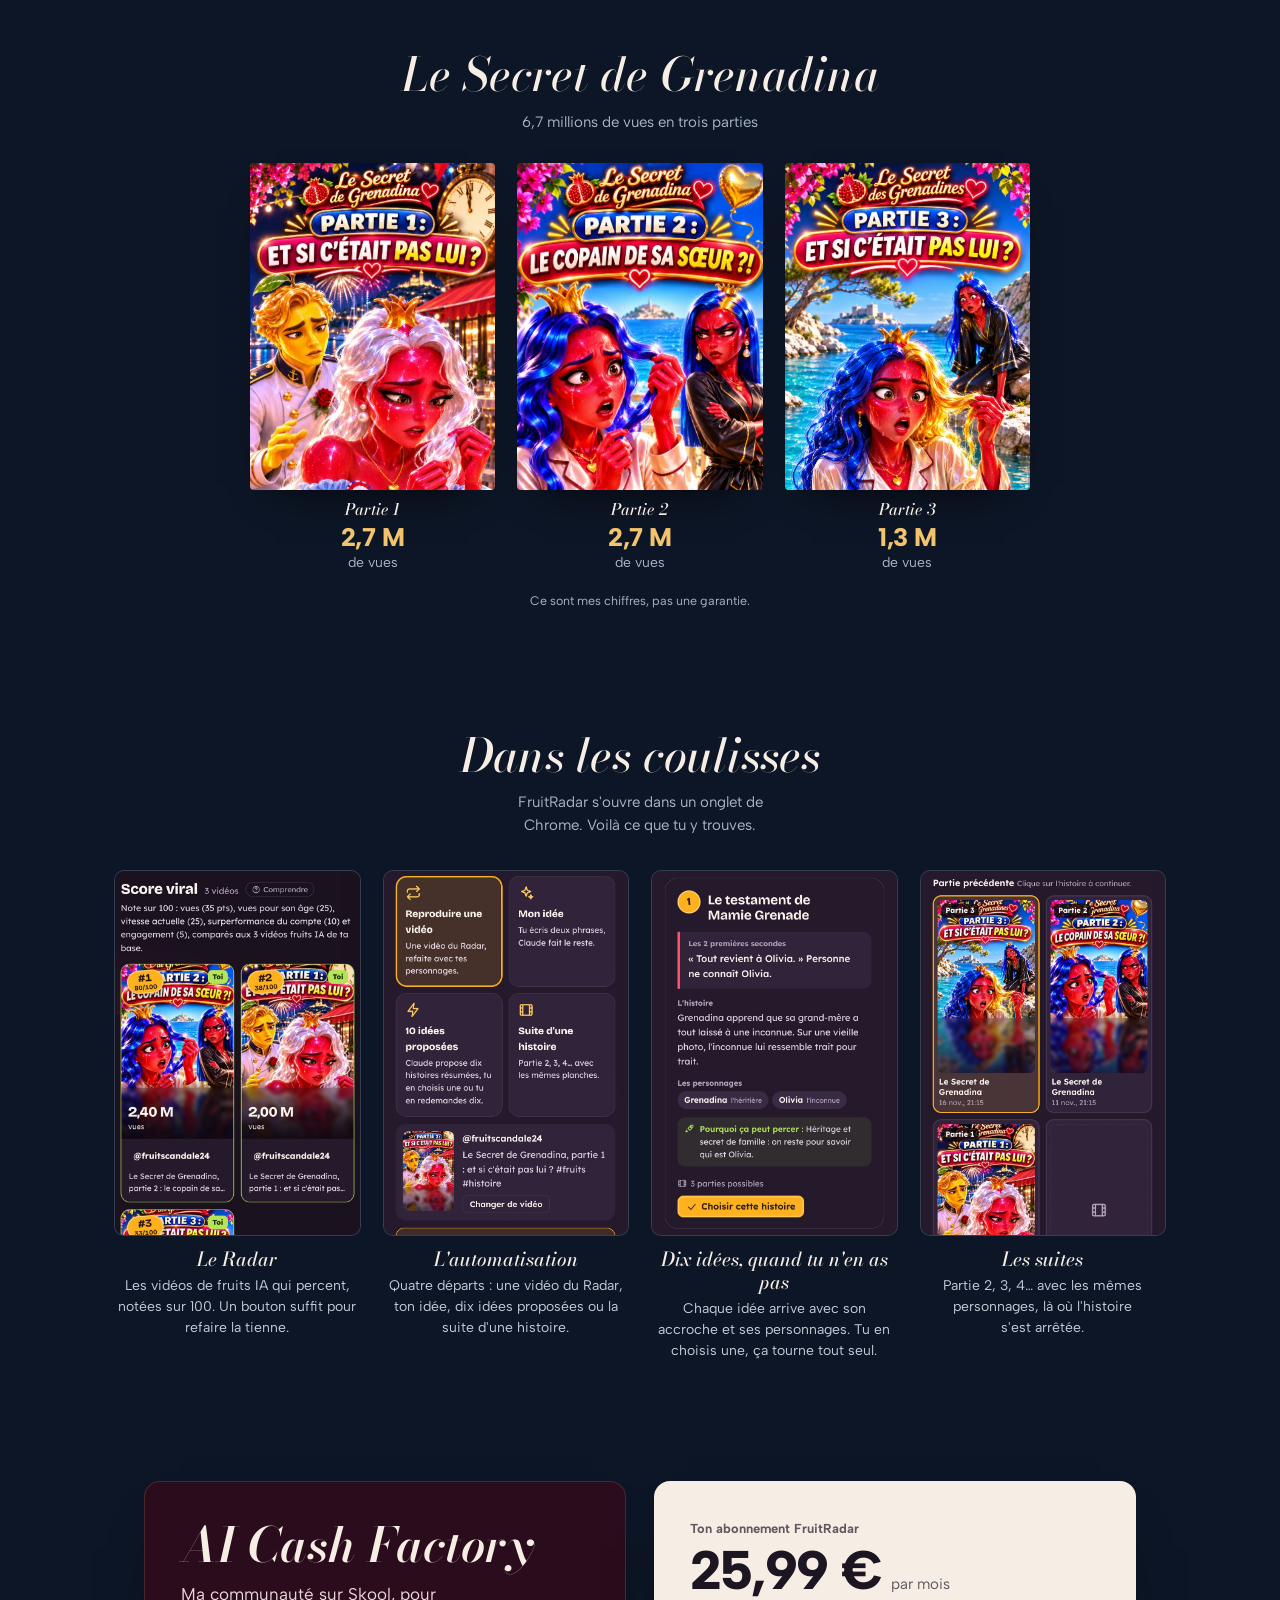
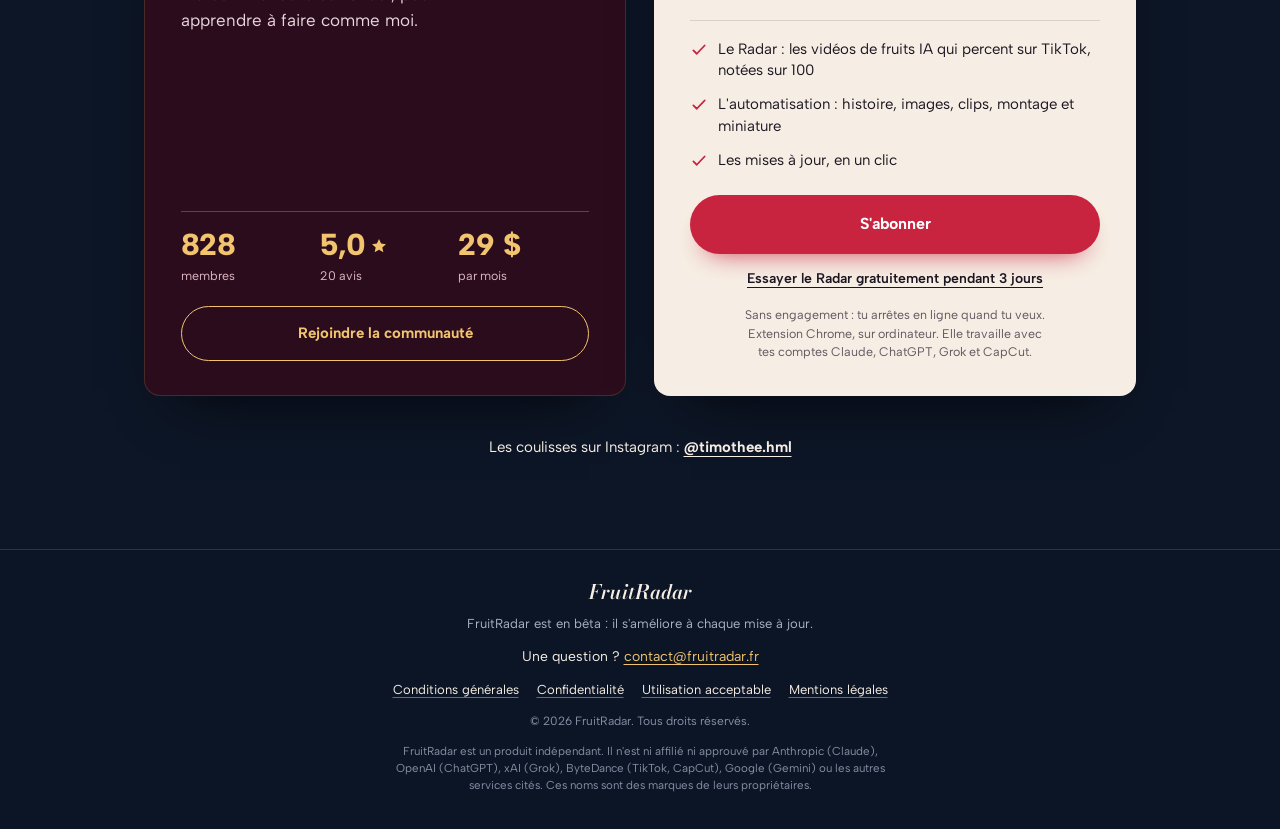
==== commit f439f50b: "Accueil : phrase au-dessus des chiffres « En 2 mois d'automatisation, voici mon résultat : » au-dess" ====
--- a/index.html
+++ b/index.html
@@ -99,6 +99,7 @@
   .chiffres ul { display: grid; grid-template-columns: repeat(3, minmax(0, 1fr)); gap: 0.5rem; }
   .chiffres li { font-size: .78rem; line-height: 1.35; color: var(--brume); }
   .chiffres b { display: block; margin-bottom: 0.5rem; font: 800 1.8rem/1 var(--texte); letter-spacing: -.025em; color: var(--or); white-space: nowrap; }
+  .chiffres-titre { margin: 0 0 1.125rem; font: italic 600 1.25rem/1.25 var(--affiche); font-variation-settings: "opsz" 24; color: var(--ivoire); text-wrap: balance; }
 
   /* ----- les sections ----- */
   .section { max-width: 35rem; margin: 4.75rem auto 0; padding: 0 1.5rem; }
@@ -214,6 +215,7 @@
     .chiffres ul { gap: 1.25rem; }
     .chiffres li { font-size: .875rem; }
     .chiffres b { font-size: 2.25rem; }
+    .chiffres-titre { margin-bottom: 1.25rem; font-size: 1.5rem; }
 
     .section { max-width: 68.75rem; margin-top: 7.5rem; }
     .titre { font-size: 2.9rem; }
@@ -292,7 +294,8 @@
         <a class="lien" href="installer.html?choix=essai">Essayer le Radar gratuitement pendant 3 jours</a>
       </div>
       <div class="chiffres">
-        <ul aria-label="Mes chiffres sur TikTok">
+        <p class="chiffres-titre" id="t-chiffres">En 2 mois d'automatisation, voici mon résultat&nbsp;:</p>
+        <ul aria-labelledby="t-chiffres">
           <li><b data-v="abonnes">89,6&nbsp;K</b>abonnés sur TikTok</li>
           <li><b data-v="record">2,7&nbsp;M</b>vues sur une seule vidéo</li>
           <li><b data-v="trois">6,7&nbsp;M</b>vues sur trois vidéos</li>
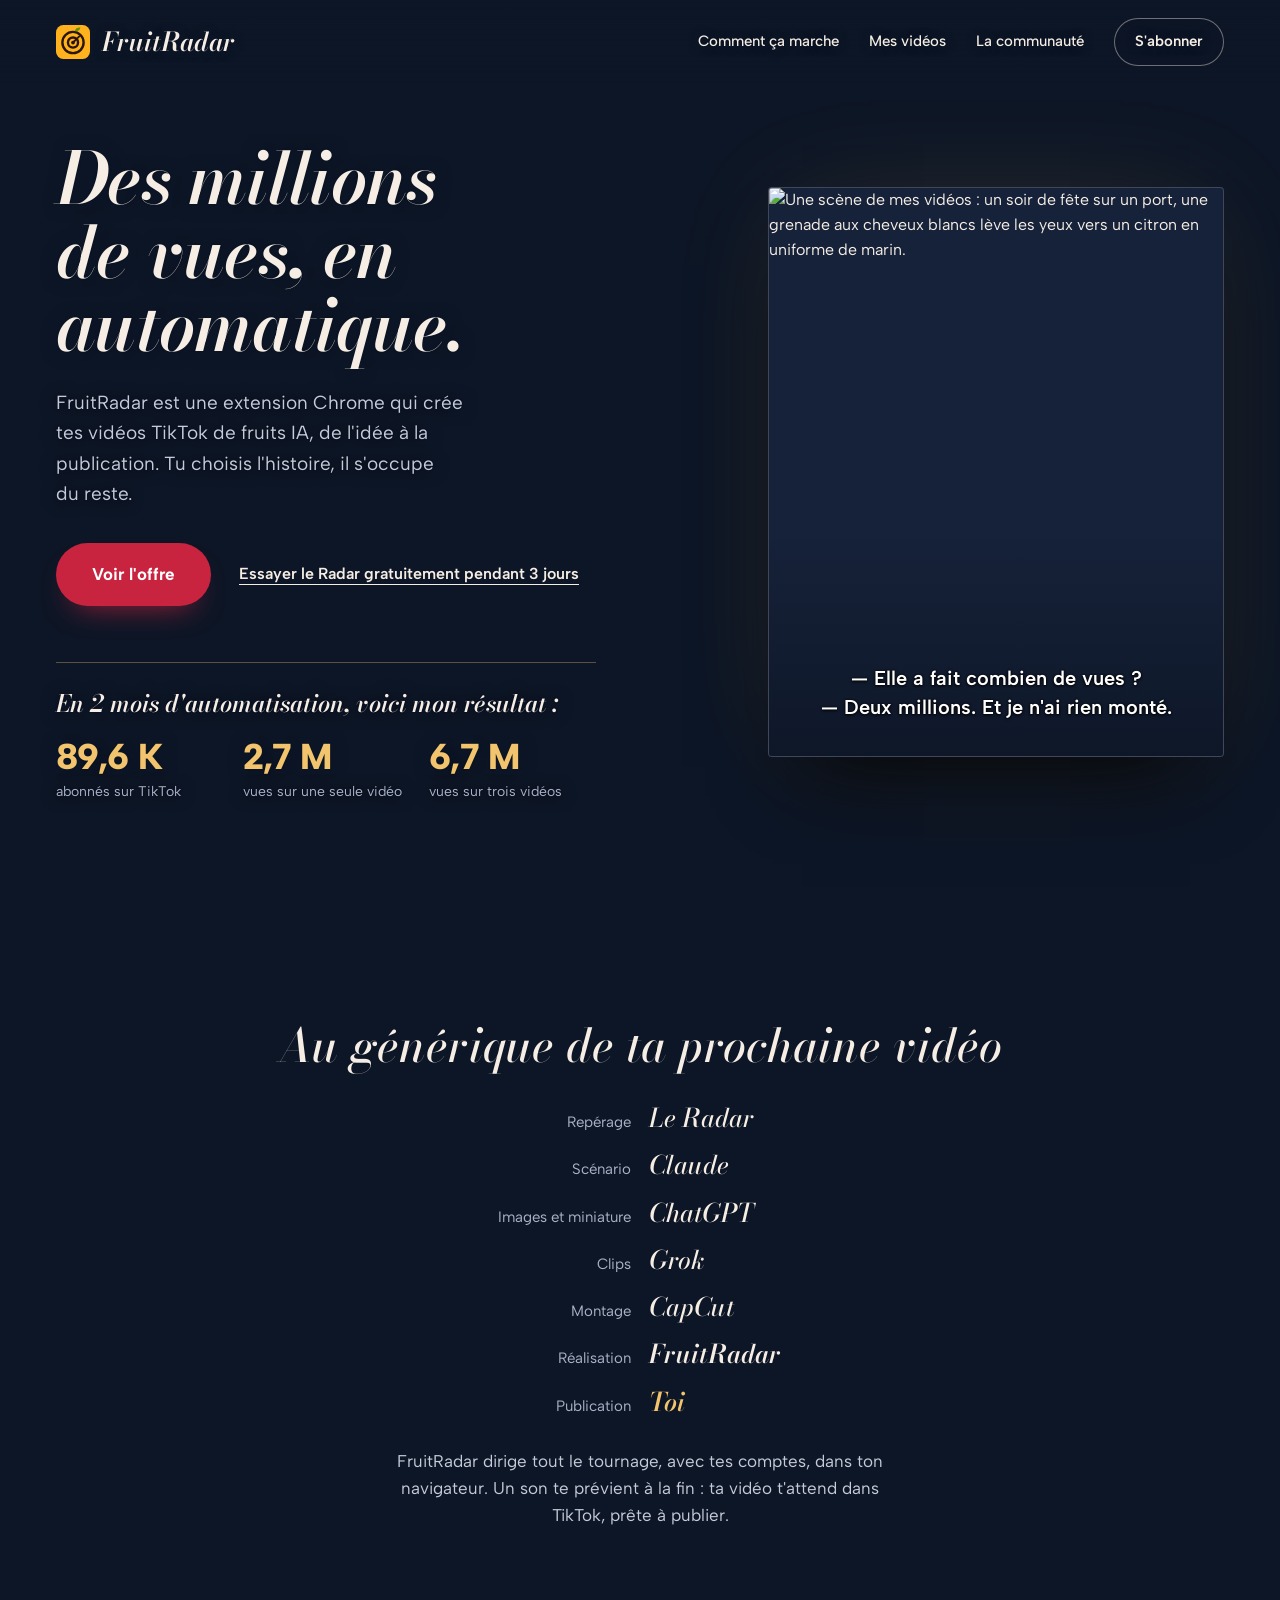
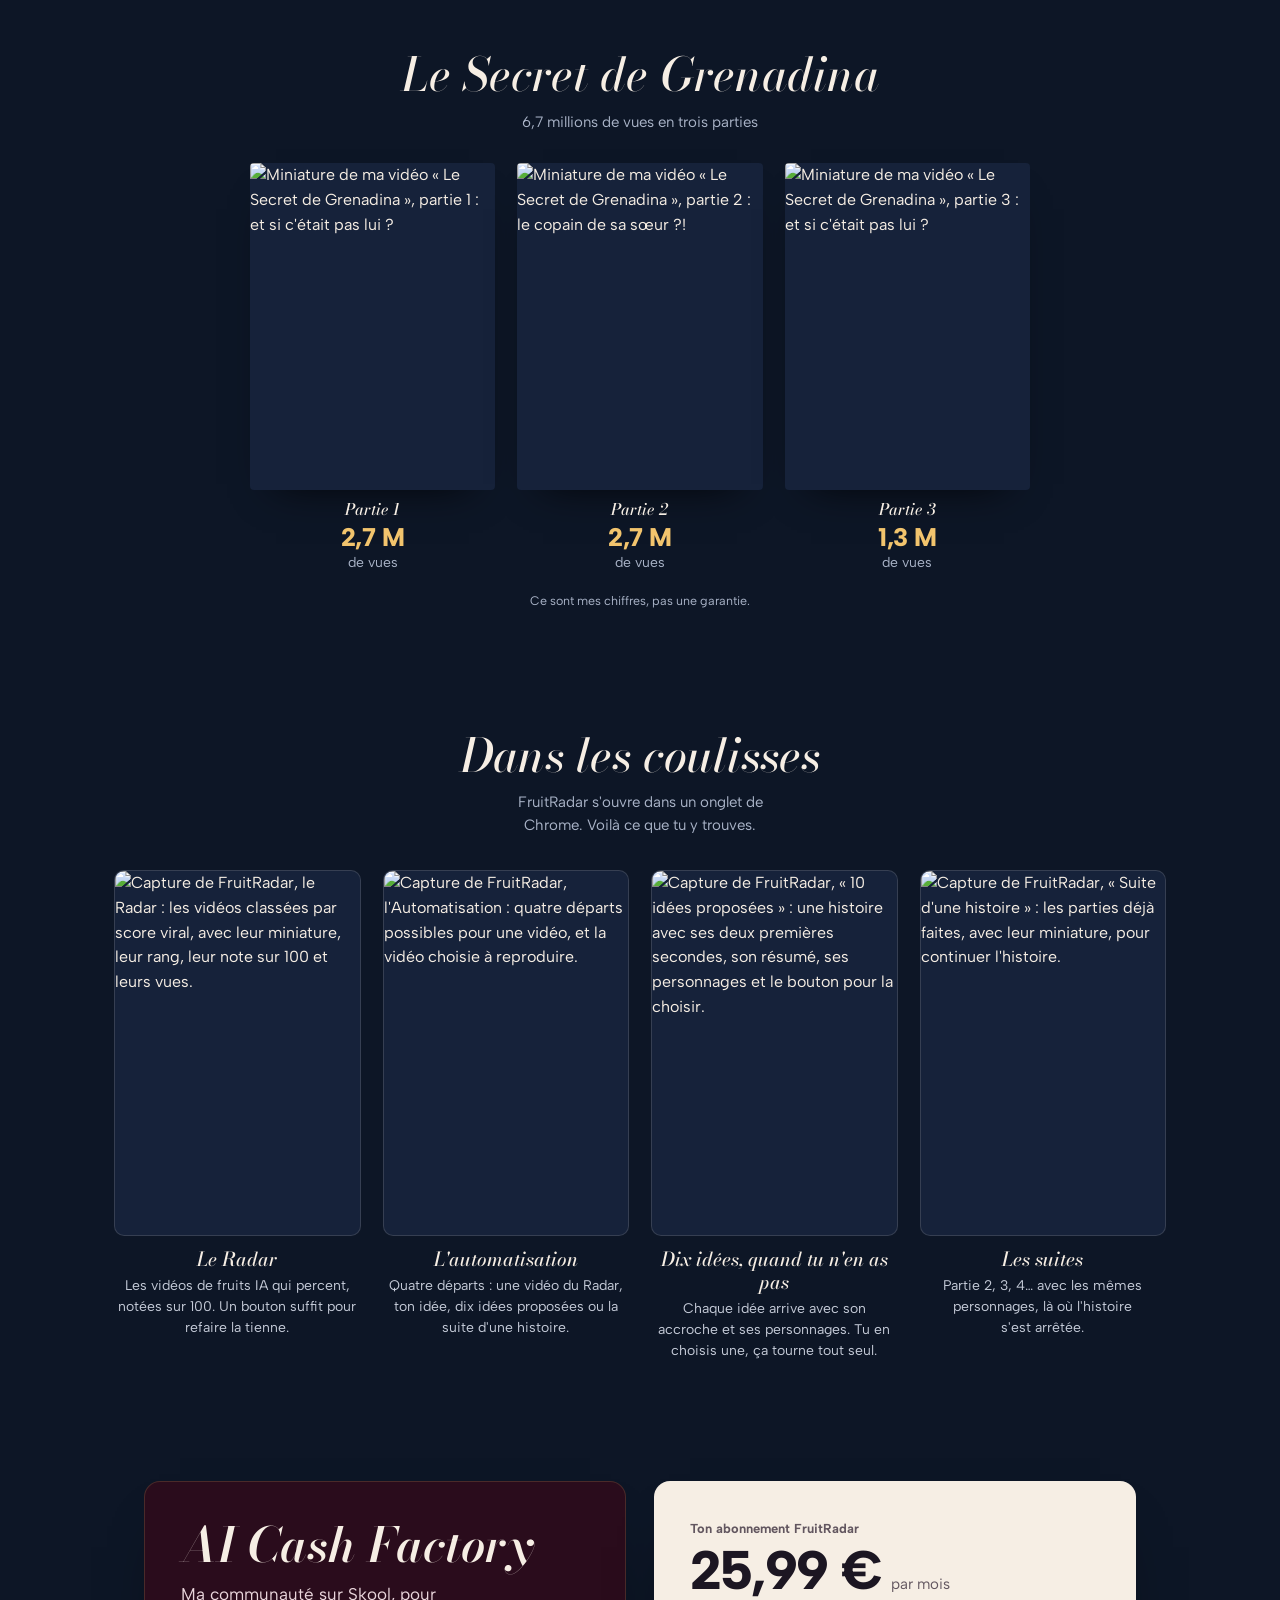
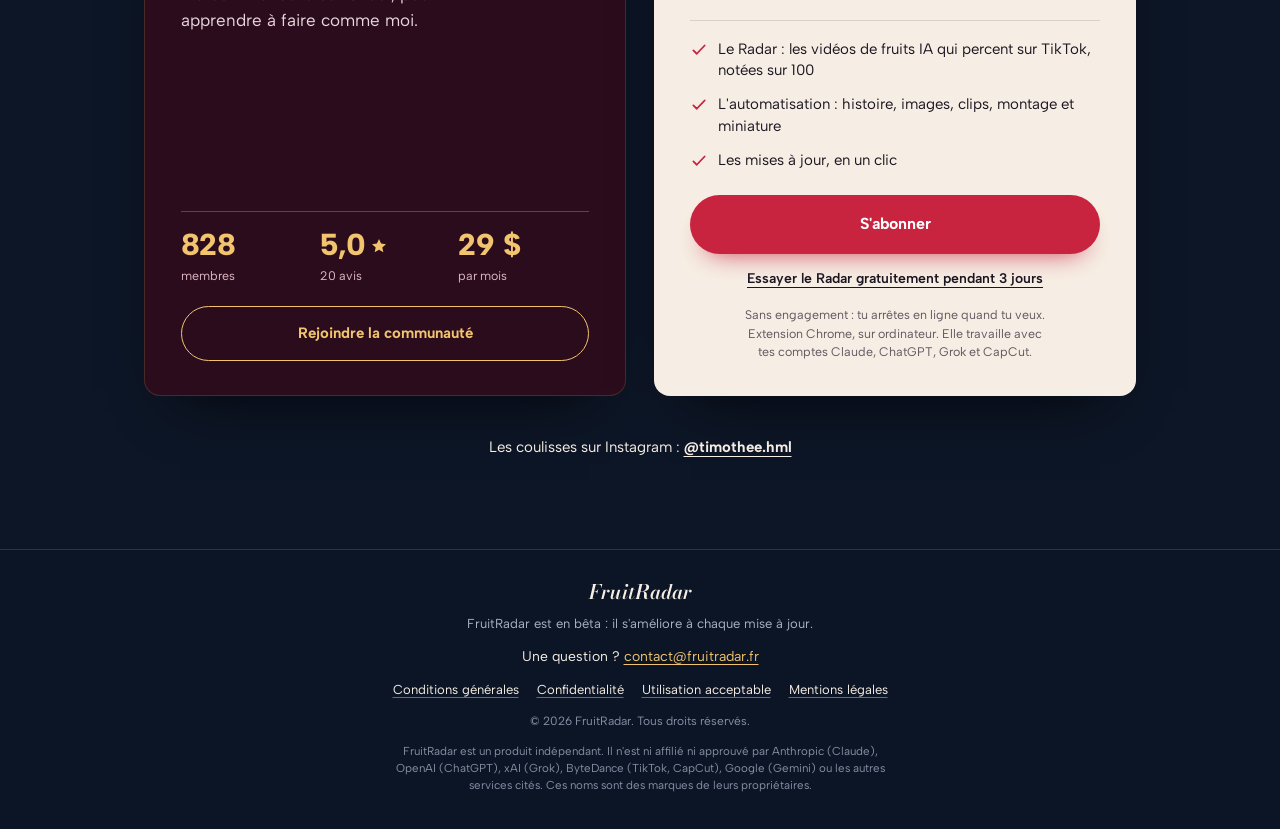
==== commit bf5e7148: "Site : prix barré pendant une promo Accueil et installation lisent /offre sur le serveur : pendant u" ====
--- a/index.html
+++ b/index.html
@@ -163,6 +163,9 @@
   .prix-montant { margin-top: 0.25rem; display: flex; align-items: baseline; flex-wrap: wrap; gap: 0.25rem 0.625rem; }
   .prix-montant b { font: 800 clamp(2.9rem, 13.5vw, 3.4rem)/1 var(--texte); letter-spacing: -.035em; white-space: nowrap; }
   .prix-montant span { font-size: .9375rem; color: var(--encre-2); }
+  .prix-montant s { font: 700 1.25rem/1 var(--texte); color: var(--encre-2); text-decoration-thickness: 2px; }
+  .prix-promo { display: inline-block; margin-top: 0.625rem; padding: 0.25rem 0.75rem; border-radius: 62.4375rem; background: var(--rubis); color: #fff; font-weight: 700; font-size: .8125rem; }
+  .prix-promo[hidden] { display: none; }
   .prix ul { margin-top: 1.375rem; padding-top: 1.125rem; border-top: 1px solid #ddd0c4; display: grid; gap: 0.75rem; }
   .prix li { display: grid; grid-template-columns: 1.125rem 1fr; gap: 0.625rem; font-size: .9375rem; line-height: 1.45; }
   .prix li svg { width: 1.125rem; height: 1.125rem; margin-top: 2px; color: var(--rubis); }
@@ -247,24 +250,24 @@
 </head>
 <body>
 <div class="fond" aria-hidden="true"><div class="mur">
-<div class="col"><img src="mur-3.webp" width="200" height="2738" alt="" decoding="async" loading="lazy"><img src="mur-3.webp" width="200" height="2738" alt="" decoding="async" loading="lazy"><img src="mur-3.webp" width="200" height="2738" alt="" decoding="async" loading="lazy"></div>
-<div class="col"><img src="mur-7.webp" width="200" height="2097" alt="" decoding="async" loading="lazy"><img src="mur-7.webp" width="200" height="2097" alt="" decoding="async" loading="lazy"><img src="mur-7.webp" width="200" height="2097" alt="" decoding="async" loading="lazy"></div>
-<div class="col"><img src="mur-1.webp" width="200" height="2738" alt="" decoding="async" loading="lazy"><img src="mur-1.webp" width="200" height="2738" alt="" decoding="async" loading="lazy"><img src="mur-1.webp" width="200" height="2738" alt="" decoding="async" loading="lazy"></div>
-<div class="col"><img src="mur-5.webp" width="200" height="2738" alt="" decoding="async" loading="lazy"><img src="mur-5.webp" width="200" height="2738" alt="" decoding="async" loading="lazy"><img src="mur-5.webp" width="200" height="2738" alt="" decoding="async" loading="lazy"></div>
-<div class="col"><img src="mur-2.webp" width="200" height="2738" alt="" decoding="async" loading="lazy"><img src="mur-2.webp" width="200" height="2738" alt="" decoding="async" loading="lazy"><img src="mur-2.webp" width="200" height="2738" alt="" decoding="async" loading="lazy"></div>
-<div class="col"><img src="mur-6.webp" width="200" height="2374" alt="" decoding="async" loading="lazy"><img src="mur-6.webp" width="200" height="2374" alt="" decoding="async" loading="lazy"><img src="mur-6.webp" width="200" height="2374" alt="" decoding="async" loading="lazy"></div>
-<div class="col"><img src="mur-4.webp" width="200" height="2738" alt="" decoding="async" loading="lazy"><img src="mur-4.webp" width="200" height="2738" alt="" decoding="async" loading="lazy"><img src="mur-4.webp" width="200" height="2738" alt="" decoding="async" loading="lazy"></div>
-<div class="col"><img src="mur-8.webp" width="200" height="2097" alt="" decoding="async" loading="lazy"><img src="mur-8.webp" width="200" height="2097" alt="" decoding="async" loading="lazy"><img src="mur-8.webp" width="200" height="2097" alt="" decoding="async" loading="lazy"></div>
-<div class="col"><img src="mur-1.webp" width="200" height="2738" alt="" decoding="async" loading="lazy"><img src="mur-1.webp" width="200" height="2738" alt="" decoding="async" loading="lazy"><img src="mur-1.webp" width="200" height="2738" alt="" decoding="async" loading="lazy"></div>
-<div class="col"><img src="mur-5.webp" width="200" height="2738" alt="" decoding="async" loading="lazy"><img src="mur-5.webp" width="200" height="2738" alt="" decoding="async" loading="lazy"><img src="mur-5.webp" width="200" height="2738" alt="" decoding="async" loading="lazy"></div>
-<div class="col"><img src="mur-3.webp" width="200" height="2738" alt="" decoding="async" loading="lazy"><img src="mur-3.webp" width="200" height="2738" alt="" decoding="async" loading="lazy"><img src="mur-3.webp" width="200" height="2738" alt="" decoding="async" loading="lazy"></div>
-<div class="col"><img src="mur-7.webp" width="200" height="2097" alt="" decoding="async" loading="lazy"><img src="mur-7.webp" width="200" height="2097" alt="" decoding="async" loading="lazy"><img src="mur-7.webp" width="200" height="2097" alt="" decoding="async" loading="lazy"></div>
-<div class="col"><img src="mur-2.webp" width="200" height="2738" alt="" decoding="async" loading="lazy"><img src="mur-2.webp" width="200" height="2738" alt="" decoding="async" loading="lazy"><img src="mur-2.webp" width="200" height="2738" alt="" decoding="async" loading="lazy"></div>
-<div class="col"><img src="mur-6.webp" width="200" height="2374" alt="" decoding="async" loading="lazy"><img src="mur-6.webp" width="200" height="2374" alt="" decoding="async" loading="lazy"><img src="mur-6.webp" width="200" height="2374" alt="" decoding="async" loading="lazy"></div>
-<div class="col"><img src="mur-4.webp" width="200" height="2738" alt="" decoding="async" loading="lazy"><img src="mur-4.webp" width="200" height="2738" alt="" decoding="async" loading="lazy"><img src="mur-4.webp" width="200" height="2738" alt="" decoding="async" loading="lazy"></div>
-<div class="col"><img src="mur-8.webp" width="200" height="2097" alt="" decoding="async" loading="lazy"><img src="mur-8.webp" width="200" height="2097" alt="" decoding="async" loading="lazy"><img src="mur-8.webp" width="200" height="2097" alt="" decoding="async" loading="lazy"></div>
-<div class="col"><img src="mur-1.webp" width="200" height="2738" alt="" decoding="async" loading="lazy"><img src="mur-1.webp" width="200" height="2738" alt="" decoding="async" loading="lazy"><img src="mur-1.webp" width="200" height="2738" alt="" decoding="async" loading="lazy"></div>
-<div class="col"><img src="mur-5.webp" width="200" height="2738" alt="" decoding="async" loading="lazy"><img src="mur-5.webp" width="200" height="2738" alt="" decoding="async" loading="lazy"><img src="mur-5.webp" width="200" height="2738" alt="" decoding="async" loading="lazy"></div>
+<div class="col"><img src="img/mur-3.webp" width="200" height="2738" alt="" decoding="async" loading="lazy"><img src="img/mur-3.webp" width="200" height="2738" alt="" decoding="async" loading="lazy"><img src="img/mur-3.webp" width="200" height="2738" alt="" decoding="async" loading="lazy"></div>
+<div class="col"><img src="img/mur-7.webp" width="200" height="2097" alt="" decoding="async" loading="lazy"><img src="img/mur-7.webp" width="200" height="2097" alt="" decoding="async" loading="lazy"><img src="img/mur-7.webp" width="200" height="2097" alt="" decoding="async" loading="lazy"></div>
+<div class="col"><img src="img/mur-1.webp" width="200" height="2738" alt="" decoding="async" loading="lazy"><img src="img/mur-1.webp" width="200" height="2738" alt="" decoding="async" loading="lazy"><img src="img/mur-1.webp" width="200" height="2738" alt="" decoding="async" loading="lazy"></div>
+<div class="col"><img src="img/mur-5.webp" width="200" height="2738" alt="" decoding="async" loading="lazy"><img src="img/mur-5.webp" width="200" height="2738" alt="" decoding="async" loading="lazy"><img src="img/mur-5.webp" width="200" height="2738" alt="" decoding="async" loading="lazy"></div>
+<div class="col"><img src="img/mur-2.webp" width="200" height="2738" alt="" decoding="async" loading="lazy"><img src="img/mur-2.webp" width="200" height="2738" alt="" decoding="async" loading="lazy"><img src="img/mur-2.webp" width="200" height="2738" alt="" decoding="async" loading="lazy"></div>
+<div class="col"><img src="img/mur-6.webp" width="200" height="2374" alt="" decoding="async" loading="lazy"><img src="img/mur-6.webp" width="200" height="2374" alt="" decoding="async" loading="lazy"><img src="img/mur-6.webp" width="200" height="2374" alt="" decoding="async" loading="lazy"></div>
+<div class="col"><img src="img/mur-4.webp" width="200" height="2738" alt="" decoding="async" loading="lazy"><img src="img/mur-4.webp" width="200" height="2738" alt="" decoding="async" loading="lazy"><img src="img/mur-4.webp" width="200" height="2738" alt="" decoding="async" loading="lazy"></div>
+<div class="col"><img src="img/mur-8.webp" width="200" height="2097" alt="" decoding="async" loading="lazy"><img src="img/mur-8.webp" width="200" height="2097" alt="" decoding="async" loading="lazy"><img src="img/mur-8.webp" width="200" height="2097" alt="" decoding="async" loading="lazy"></div>
+<div class="col"><img src="img/mur-1.webp" width="200" height="2738" alt="" decoding="async" loading="lazy"><img src="img/mur-1.webp" width="200" height="2738" alt="" decoding="async" loading="lazy"><img src="img/mur-1.webp" width="200" height="2738" alt="" decoding="async" loading="lazy"></div>
+<div class="col"><img src="img/mur-5.webp" width="200" height="2738" alt="" decoding="async" loading="lazy"><img src="img/mur-5.webp" width="200" height="2738" alt="" decoding="async" loading="lazy"><img src="img/mur-5.webp" width="200" height="2738" alt="" decoding="async" loading="lazy"></div>
+<div class="col"><img src="img/mur-3.webp" width="200" height="2738" alt="" decoding="async" loading="lazy"><img src="img/mur-3.webp" width="200" height="2738" alt="" decoding="async" loading="lazy"><img src="img/mur-3.webp" width="200" height="2738" alt="" decoding="async" loading="lazy"></div>
+<div class="col"><img src="img/mur-7.webp" width="200" height="2097" alt="" decoding="async" loading="lazy"><img src="img/mur-7.webp" width="200" height="2097" alt="" decoding="async" loading="lazy"><img src="img/mur-7.webp" width="200" height="2097" alt="" decoding="async" loading="lazy"></div>
+<div class="col"><img src="img/mur-2.webp" width="200" height="2738" alt="" decoding="async" loading="lazy"><img src="img/mur-2.webp" width="200" height="2738" alt="" decoding="async" loading="lazy"><img src="img/mur-2.webp" width="200" height="2738" alt="" decoding="async" loading="lazy"></div>
+<div class="col"><img src="img/mur-6.webp" width="200" height="2374" alt="" decoding="async" loading="lazy"><img src="img/mur-6.webp" width="200" height="2374" alt="" decoding="async" loading="lazy"><img src="img/mur-6.webp" width="200" height="2374" alt="" decoding="async" loading="lazy"></div>
+<div class="col"><img src="img/mur-4.webp" width="200" height="2738" alt="" decoding="async" loading="lazy"><img src="img/mur-4.webp" width="200" height="2738" alt="" decoding="async" loading="lazy"><img src="img/mur-4.webp" width="200" height="2738" alt="" decoding="async" loading="lazy"></div>
+<div class="col"><img src="img/mur-8.webp" width="200" height="2097" alt="" decoding="async" loading="lazy"><img src="img/mur-8.webp" width="200" height="2097" alt="" decoding="async" loading="lazy"><img src="img/mur-8.webp" width="200" height="2097" alt="" decoding="async" loading="lazy"></div>
+<div class="col"><img src="img/mur-1.webp" width="200" height="2738" alt="" decoding="async" loading="lazy"><img src="img/mur-1.webp" width="200" height="2738" alt="" decoding="async" loading="lazy"><img src="img/mur-1.webp" width="200" height="2738" alt="" decoding="async" loading="lazy"></div>
+<div class="col"><img src="img/mur-5.webp" width="200" height="2738" alt="" decoding="async" loading="lazy"><img src="img/mur-5.webp" width="200" height="2738" alt="" decoding="async" loading="lazy"><img src="img/mur-5.webp" width="200" height="2738" alt="" decoding="async" loading="lazy"></div>
 </div></div>
 
 <header class="tete" id="haut">
@@ -283,7 +286,7 @@
 <main>
   <section class="scene">
     <figure class="ecran">
-      <img src="accueil.jpg" width="1152" height="1440" fetchpriority="high" alt="Une scène de mes vidéos : un soir de fête sur un port, une grenade aux cheveux blancs lève les yeux vers un citron en uniforme de marin.">
+      <img src="img/accueil.jpg" width="1152" height="1440" fetchpriority="high" alt="Une scène de mes vidéos : un soir de fête sur un port, une grenade aux cheveux blancs lève les yeux vers un citron en uniforme de marin.">
       <p class="sous-titre">— Elle a fait combien de vues&nbsp;?<br>— Deux millions. Et je n'ai rien monté.</p>
     </figure>
     <div class="accroche">
@@ -322,9 +325,9 @@
     <h2 class="titre" id="t-videos">Le Secret de Grenadina</h2>
     <p class="sous" data-v="trois-long">6,7 millions de vues en trois parties</p>
     <div class="affiches">
-      <figure data-id="7705540914264952086"><img src="grenadina-partie-1.jpg" width="486" height="648" loading="lazy" alt="Miniature de ma vidéo « Le Secret de Grenadina », partie 1 : et si c'était pas lui ?"><figcaption><span>Partie 1</span><b>2,7&nbsp;M</b>de vues</figcaption></figure>
-      <figure data-id="7705936195947171094"><img src="grenadina-partie-2.jpg" width="486" height="648" loading="lazy" alt="Miniature de ma vidéo « Le Secret de Grenadina », partie 2 : le copain de sa sœur ?!"><figcaption><span>Partie 2</span><b>2,7&nbsp;M</b>de vues</figcaption></figure>
-      <figure data-id="7706224869192617219"><img src="grenadina-partie-3.jpg" width="486" height="648" loading="lazy" alt="Miniature de ma vidéo « Le Secret de Grenadina », partie 3 : et si c'était pas lui ?"><figcaption><span>Partie 3</span><b>1,3&nbsp;M</b>de vues</figcaption></figure>
+      <figure data-id="7705540914264952086"><img src="img/grenadina-partie-1.jpg" width="486" height="648" loading="lazy" alt="Miniature de ma vidéo « Le Secret de Grenadina », partie 1 : et si c'était pas lui ?"><figcaption><span>Partie 1</span><b>2,7&nbsp;M</b>de vues</figcaption></figure>
+      <figure data-id="7705936195947171094"><img src="img/grenadina-partie-2.jpg" width="486" height="648" loading="lazy" alt="Miniature de ma vidéo « Le Secret de Grenadina », partie 2 : le copain de sa sœur ?!"><figcaption><span>Partie 2</span><b>2,7&nbsp;M</b>de vues</figcaption></figure>
+      <figure data-id="7706224869192617219"><img src="img/grenadina-partie-3.jpg" width="486" height="648" loading="lazy" alt="Miniature de ma vidéo « Le Secret de Grenadina », partie 3 : et si c'était pas lui ?"><figcaption><span>Partie 3</span><b>1,3&nbsp;M</b>de vues</figcaption></figure>
     </div>
     <p class="note">Ce sont mes chiffres, pas une garantie.</p>
   </section>
@@ -334,19 +337,19 @@
     <p class="sous">FruitRadar s'ouvre dans un onglet de Chrome. Voilà ce que tu y trouves.</p>
     <div class="defile" id="defile" tabindex="0" role="group" aria-label="Captures de FruitRadar, à faire défiler">
       <figure class="vue">
-        <img src="vue-radar.jpg" width="808" height="1200" loading="lazy" alt="Capture de FruitRadar, le Radar : les vidéos classées par score viral, avec leur miniature, leur rang, leur note sur 100 et leurs vues.">
+        <img src="img/vue-radar.jpg" width="808" height="1200" loading="lazy" alt="Capture de FruitRadar, le Radar : les vidéos classées par score viral, avec leur miniature, leur rang, leur note sur 100 et leurs vues.">
         <figcaption><strong>Le Radar</strong><span>Les vidéos de fruits IA qui percent, notées sur 100. Un bouton suffit pour refaire la tienne.</span></figcaption>
       </figure>
       <figure class="vue">
-        <img src="vue-auto.jpg" width="808" height="1200" loading="lazy" alt="Capture de FruitRadar, l'Automatisation : quatre départs possibles pour une vidéo, et la vidéo choisie à reproduire.">
+        <img src="img/vue-auto.jpg" width="808" height="1200" loading="lazy" alt="Capture de FruitRadar, l'Automatisation : quatre départs possibles pour une vidéo, et la vidéo choisie à reproduire.">
         <figcaption><strong>L'automatisation</strong><span>Quatre départs&nbsp;: une vidéo du Radar, ton idée, dix idées proposées ou la suite d'une histoire.</span></figcaption>
       </figure>
       <figure class="vue">
-        <img src="vue-idees.jpg" width="808" height="1200" loading="lazy" alt="Capture de FruitRadar, « 10 idées proposées » : une histoire avec ses deux premières secondes, son résumé, ses personnages et le bouton pour la choisir.">
+        <img src="img/vue-idees.jpg" width="808" height="1200" loading="lazy" alt="Capture de FruitRadar, « 10 idées proposées » : une histoire avec ses deux premières secondes, son résumé, ses personnages et le bouton pour la choisir.">
         <figcaption><strong>Dix idées, quand tu n'en as pas</strong><span>Chaque idée arrive avec son accroche et ses personnages. Tu en choisis une, ça tourne tout seul.</span></figcaption>
       </figure>
       <figure class="vue">
-        <img src="vue-suite.jpg" width="808" height="1200" loading="lazy" alt="Capture de FruitRadar, « Suite d'une histoire » : les parties déjà faites, avec leur miniature, pour continuer l'histoire.">
+        <img src="img/vue-suite.jpg" width="808" height="1200" loading="lazy" alt="Capture de FruitRadar, « Suite d'une histoire » : les parties déjà faites, avec leur miniature, pour continuer l'histoire.">
         <figcaption><strong>Les suites</strong><span>Partie 2, 3, 4… avec les mêmes personnages, là où l'histoire s'est arrêtée.</span></figcaption>
       </figure>
     </div>
@@ -375,7 +378,8 @@
 
     <section class="prix" id="prix" aria-labelledby="t-prix">
       <h2 class="prix-nom" id="t-prix">Ton abonnement FruitRadar</h2>
-      <p class="prix-montant"><b>25,99&nbsp;€</b><span>par mois</span></p>
+      <p class="prix-promo" data-offre="badge" hidden></p>
+      <p class="prix-montant" data-offre="montant"><b>25,99&nbsp;€</b><span>par mois</span></p>
       <ul>
         <li><svg viewBox="0 0 24 24" fill="none" stroke="currentColor" stroke-width="2.4" stroke-linecap="round" stroke-linejoin="round" aria-hidden="true"><path d="M4.5 12.5l4.5 4.5 10.5-11"/></svg><span>Le Radar&nbsp;: les vidéos de fruits IA qui percent sur TikTok, notées sur 100</span></li>
         <li><svg viewBox="0 0 24 24" fill="none" stroke="currentColor" stroke-width="2.4" stroke-linecap="round" stroke-linejoin="round" aria-hidden="true"><path d="M4.5 12.5l4.5 4.5 10.5-11"/></svg><span>L'automatisation&nbsp;: histoire, images, clips, montage et miniature</span></li>
@@ -488,5 +492,21 @@
   peindre();
 })();
 </script>
+<script>
+/* Promo du moment (réglée dans FruitRadar Admin) : prix barré et prix du 1er mois. Sans réponse du serveur, le prix normal reste affiché. */
+(function () {
+  var b = document.querySelector('[data-offre="badge"]'), m = document.querySelector('[data-offre="montant"]');
+  if (!b || !m || !window.fetch) return;
+  var eur = function (c) { return (c / 100).toLocaleString('fr-FR', { minimumFractionDigits: 2, maximumFractionDigits: 2 }) + '\u00a0€'; };
+  fetch('https://fruitradar-serveur.pages.dev/offre', { credentials: 'omit' }).then(function (r) { return r.json(); }).then(function (o) {
+    var p = o && o.promo;
+    if (!p || !(p.pct > 0) || !(p.prix > 0) || !(o.prix > p.prix)) return;
+    b.textContent = '-' + p.pct + '\u00a0% sur ton 1er mois';
+    b.hidden = false;
+    m.innerHTML = '<s>' + eur(o.prix) + '</s><b>' + eur(p.prix) + '</b><span>le 1er mois, puis ' + eur(o.prix) + ' par mois</span>';
+  }).catch(function () { /* prix normal */ });
+})();
+</script>
+<script src="mesure.js?v=8fa71d65" defer></script>
 </body>
 </html>
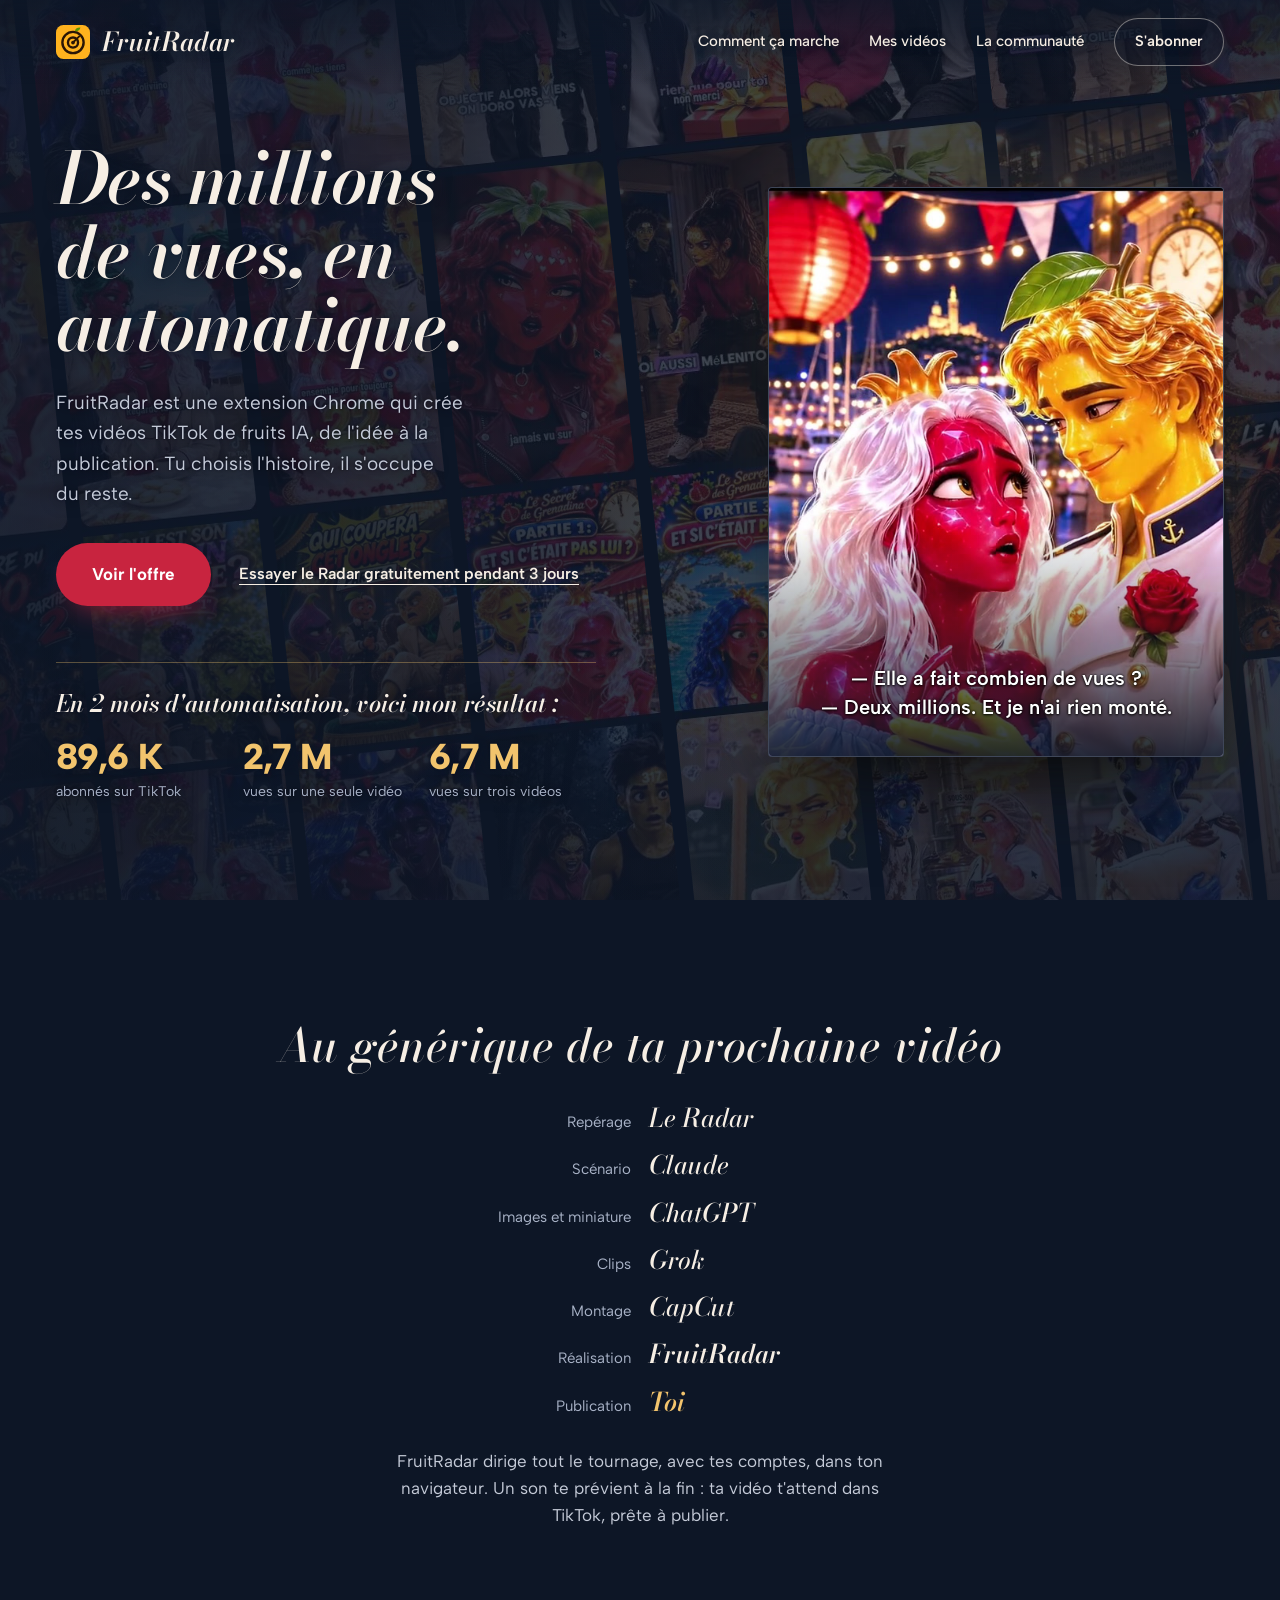
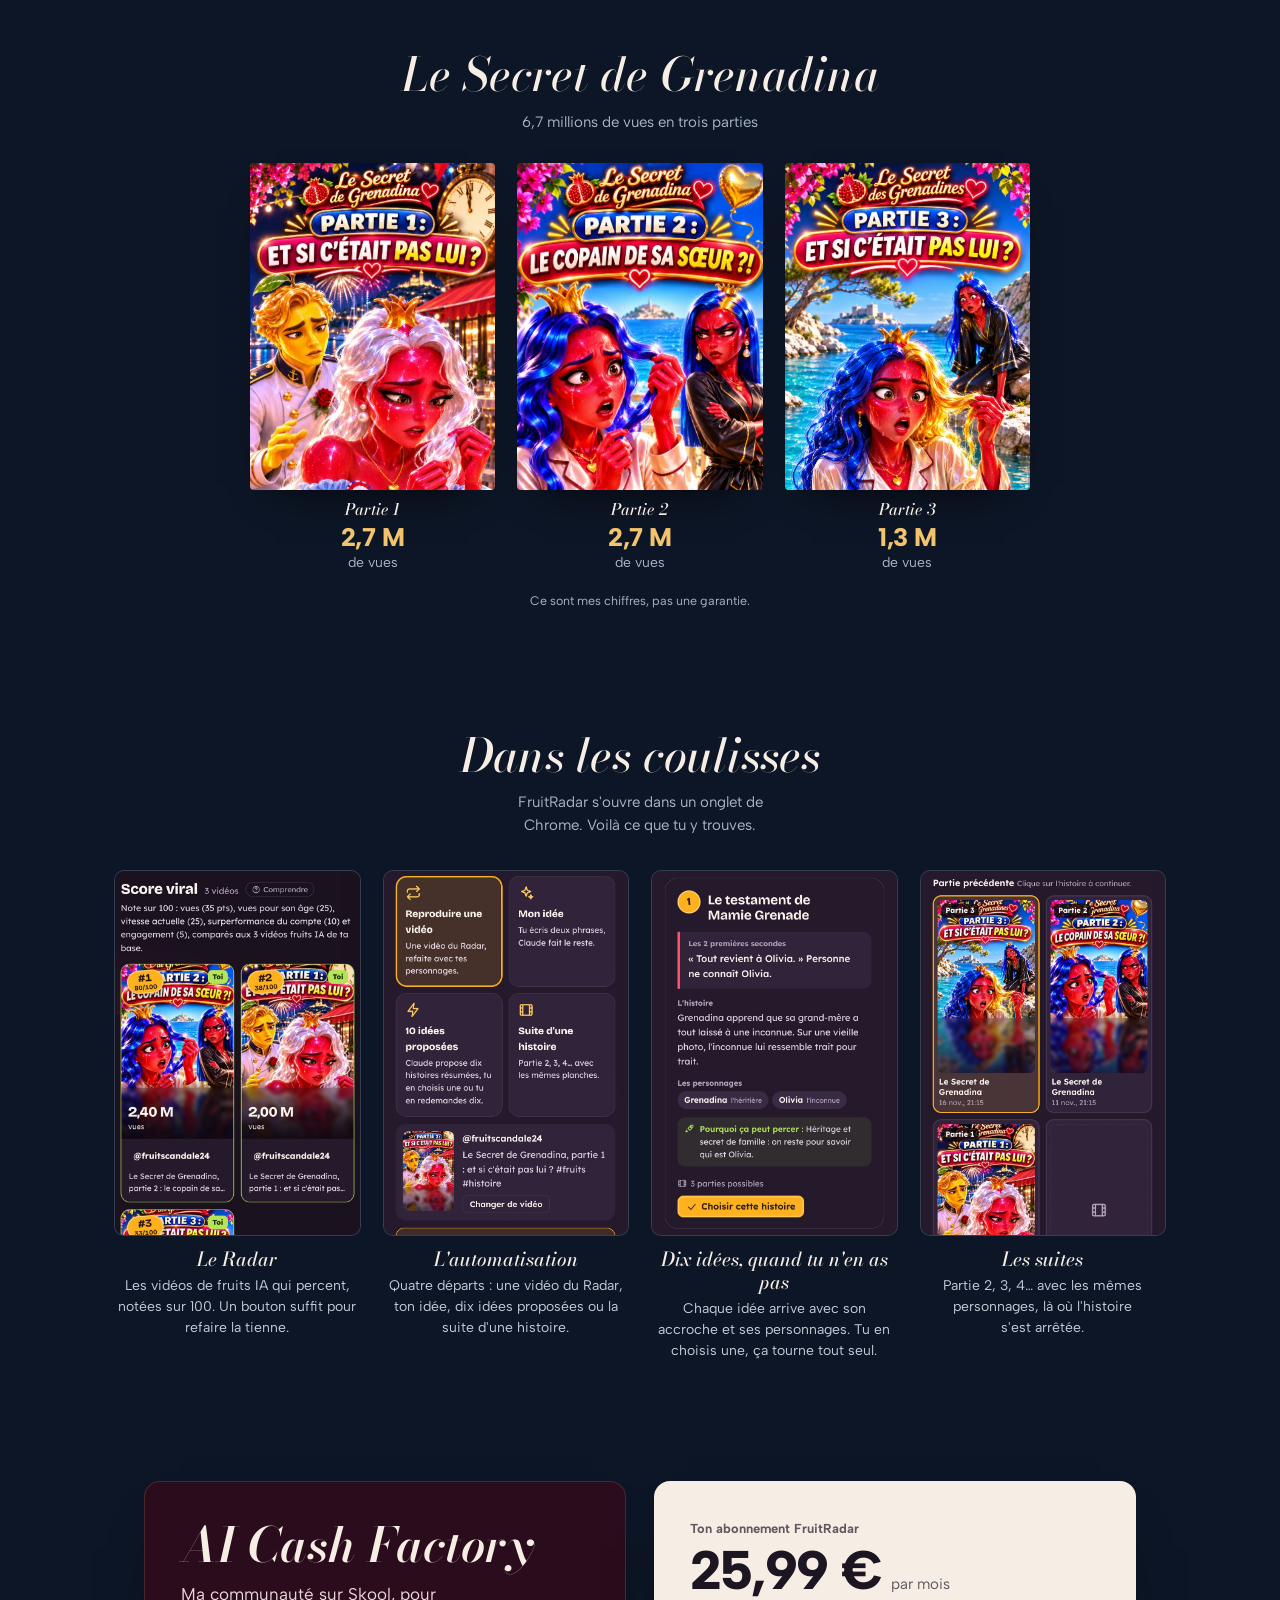
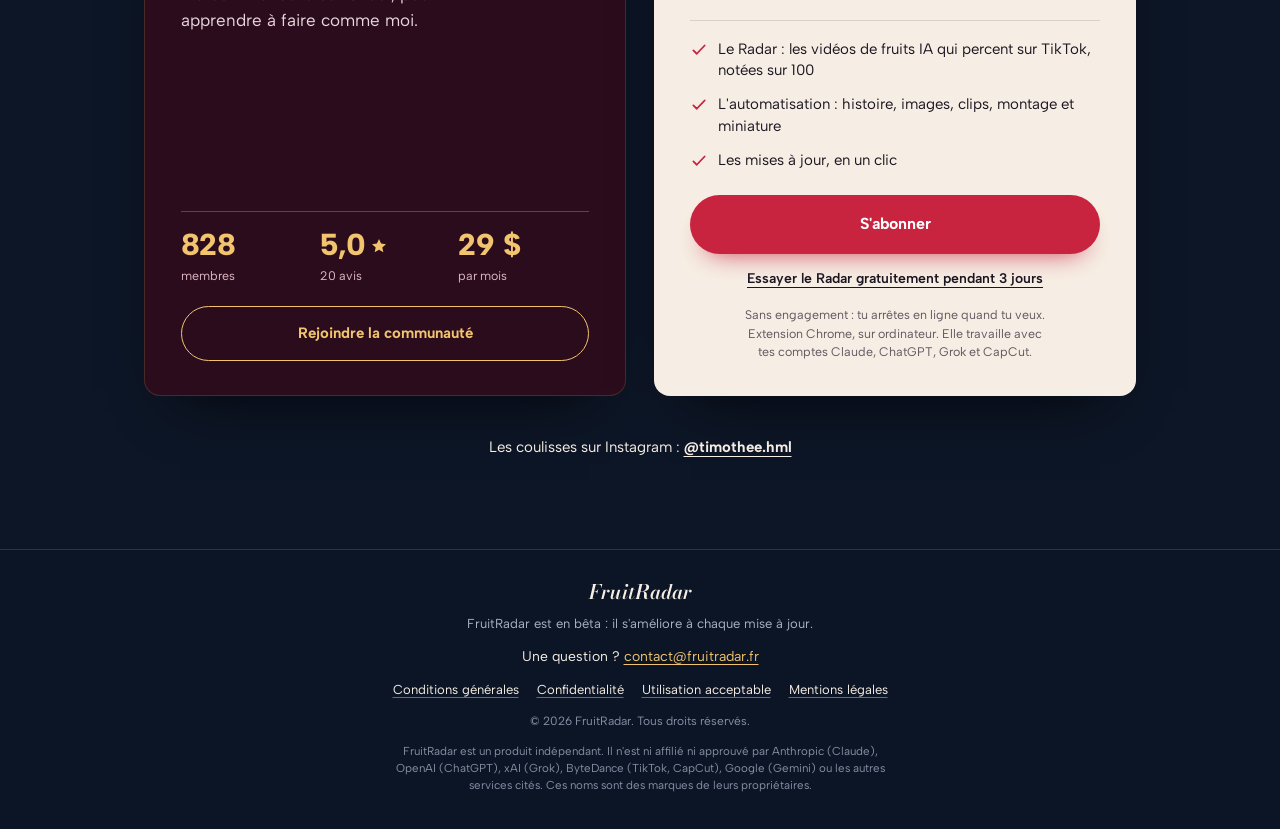
==== commit e954e22a: "Site : images rétablies, promo lisible à l'installation Les images repassent à la racine du site (le" ====
--- a/index.html
+++ b/index.html
@@ -250,24 +250,24 @@
 </head>
 <body>
 <div class="fond" aria-hidden="true"><div class="mur">
-<div class="col"><img src="img/mur-3.webp" width="200" height="2738" alt="" decoding="async" loading="lazy"><img src="img/mur-3.webp" width="200" height="2738" alt="" decoding="async" loading="lazy"><img src="img/mur-3.webp" width="200" height="2738" alt="" decoding="async" loading="lazy"></div>
-<div class="col"><img src="img/mur-7.webp" width="200" height="2097" alt="" decoding="async" loading="lazy"><img src="img/mur-7.webp" width="200" height="2097" alt="" decoding="async" loading="lazy"><img src="img/mur-7.webp" width="200" height="2097" alt="" decoding="async" loading="lazy"></div>
-<div class="col"><img src="img/mur-1.webp" width="200" height="2738" alt="" decoding="async" loading="lazy"><img src="img/mur-1.webp" width="200" height="2738" alt="" decoding="async" loading="lazy"><img src="img/mur-1.webp" width="200" height="2738" alt="" decoding="async" loading="lazy"></div>
-<div class="col"><img src="img/mur-5.webp" width="200" height="2738" alt="" decoding="async" loading="lazy"><img src="img/mur-5.webp" width="200" height="2738" alt="" decoding="async" loading="lazy"><img src="img/mur-5.webp" width="200" height="2738" alt="" decoding="async" loading="lazy"></div>
-<div class="col"><img src="img/mur-2.webp" width="200" height="2738" alt="" decoding="async" loading="lazy"><img src="img/mur-2.webp" width="200" height="2738" alt="" decoding="async" loading="lazy"><img src="img/mur-2.webp" width="200" height="2738" alt="" decoding="async" loading="lazy"></div>
-<div class="col"><img src="img/mur-6.webp" width="200" height="2374" alt="" decoding="async" loading="lazy"><img src="img/mur-6.webp" width="200" height="2374" alt="" decoding="async" loading="lazy"><img src="img/mur-6.webp" width="200" height="2374" alt="" decoding="async" loading="lazy"></div>
-<div class="col"><img src="img/mur-4.webp" width="200" height="2738" alt="" decoding="async" loading="lazy"><img src="img/mur-4.webp" width="200" height="2738" alt="" decoding="async" loading="lazy"><img src="img/mur-4.webp" width="200" height="2738" alt="" decoding="async" loading="lazy"></div>
-<div class="col"><img src="img/mur-8.webp" width="200" height="2097" alt="" decoding="async" loading="lazy"><img src="img/mur-8.webp" width="200" height="2097" alt="" decoding="async" loading="lazy"><img src="img/mur-8.webp" width="200" height="2097" alt="" decoding="async" loading="lazy"></div>
-<div class="col"><img src="img/mur-1.webp" width="200" height="2738" alt="" decoding="async" loading="lazy"><img src="img/mur-1.webp" width="200" height="2738" alt="" decoding="async" loading="lazy"><img src="img/mur-1.webp" width="200" height="2738" alt="" decoding="async" loading="lazy"></div>
-<div class="col"><img src="img/mur-5.webp" width="200" height="2738" alt="" decoding="async" loading="lazy"><img src="img/mur-5.webp" width="200" height="2738" alt="" decoding="async" loading="lazy"><img src="img/mur-5.webp" width="200" height="2738" alt="" decoding="async" loading="lazy"></div>
-<div class="col"><img src="img/mur-3.webp" width="200" height="2738" alt="" decoding="async" loading="lazy"><img src="img/mur-3.webp" width="200" height="2738" alt="" decoding="async" loading="lazy"><img src="img/mur-3.webp" width="200" height="2738" alt="" decoding="async" loading="lazy"></div>
-<div class="col"><img src="img/mur-7.webp" width="200" height="2097" alt="" decoding="async" loading="lazy"><img src="img/mur-7.webp" width="200" height="2097" alt="" decoding="async" loading="lazy"><img src="img/mur-7.webp" width="200" height="2097" alt="" decoding="async" loading="lazy"></div>
-<div class="col"><img src="img/mur-2.webp" width="200" height="2738" alt="" decoding="async" loading="lazy"><img src="img/mur-2.webp" width="200" height="2738" alt="" decoding="async" loading="lazy"><img src="img/mur-2.webp" width="200" height="2738" alt="" decoding="async" loading="lazy"></div>
-<div class="col"><img src="img/mur-6.webp" width="200" height="2374" alt="" decoding="async" loading="lazy"><img src="img/mur-6.webp" width="200" height="2374" alt="" decoding="async" loading="lazy"><img src="img/mur-6.webp" width="200" height="2374" alt="" decoding="async" loading="lazy"></div>
-<div class="col"><img src="img/mur-4.webp" width="200" height="2738" alt="" decoding="async" loading="lazy"><img src="img/mur-4.webp" width="200" height="2738" alt="" decoding="async" loading="lazy"><img src="img/mur-4.webp" width="200" height="2738" alt="" decoding="async" loading="lazy"></div>
-<div class="col"><img src="img/mur-8.webp" width="200" height="2097" alt="" decoding="async" loading="lazy"><img src="img/mur-8.webp" width="200" height="2097" alt="" decoding="async" loading="lazy"><img src="img/mur-8.webp" width="200" height="2097" alt="" decoding="async" loading="lazy"></div>
-<div class="col"><img src="img/mur-1.webp" width="200" height="2738" alt="" decoding="async" loading="lazy"><img src="img/mur-1.webp" width="200" height="2738" alt="" decoding="async" loading="lazy"><img src="img/mur-1.webp" width="200" height="2738" alt="" decoding="async" loading="lazy"></div>
-<div class="col"><img src="img/mur-5.webp" width="200" height="2738" alt="" decoding="async" loading="lazy"><img src="img/mur-5.webp" width="200" height="2738" alt="" decoding="async" loading="lazy"><img src="img/mur-5.webp" width="200" height="2738" alt="" decoding="async" loading="lazy"></div>
+<div class="col"><img src="mur-3.webp" width="200" height="2738" alt="" decoding="async" loading="lazy"><img src="mur-3.webp" width="200" height="2738" alt="" decoding="async" loading="lazy"><img src="mur-3.webp" width="200" height="2738" alt="" decoding="async" loading="lazy"></div>
+<div class="col"><img src="mur-7.webp" width="200" height="2097" alt="" decoding="async" loading="lazy"><img src="mur-7.webp" width="200" height="2097" alt="" decoding="async" loading="lazy"><img src="mur-7.webp" width="200" height="2097" alt="" decoding="async" loading="lazy"></div>
+<div class="col"><img src="mur-1.webp" width="200" height="2738" alt="" decoding="async" loading="lazy"><img src="mur-1.webp" width="200" height="2738" alt="" decoding="async" loading="lazy"><img src="mur-1.webp" width="200" height="2738" alt="" decoding="async" loading="lazy"></div>
+<div class="col"><img src="mur-5.webp" width="200" height="2738" alt="" decoding="async" loading="lazy"><img src="mur-5.webp" width="200" height="2738" alt="" decoding="async" loading="lazy"><img src="mur-5.webp" width="200" height="2738" alt="" decoding="async" loading="lazy"></div>
+<div class="col"><img src="mur-2.webp" width="200" height="2738" alt="" decoding="async" loading="lazy"><img src="mur-2.webp" width="200" height="2738" alt="" decoding="async" loading="lazy"><img src="mur-2.webp" width="200" height="2738" alt="" decoding="async" loading="lazy"></div>
+<div class="col"><img src="mur-6.webp" width="200" height="2374" alt="" decoding="async" loading="lazy"><img src="mur-6.webp" width="200" height="2374" alt="" decoding="async" loading="lazy"><img src="mur-6.webp" width="200" height="2374" alt="" decoding="async" loading="lazy"></div>
+<div class="col"><img src="mur-4.webp" width="200" height="2738" alt="" decoding="async" loading="lazy"><img src="mur-4.webp" width="200" height="2738" alt="" decoding="async" loading="lazy"><img src="mur-4.webp" width="200" height="2738" alt="" decoding="async" loading="lazy"></div>
+<div class="col"><img src="mur-8.webp" width="200" height="2097" alt="" decoding="async" loading="lazy"><img src="mur-8.webp" width="200" height="2097" alt="" decoding="async" loading="lazy"><img src="mur-8.webp" width="200" height="2097" alt="" decoding="async" loading="lazy"></div>
+<div class="col"><img src="mur-1.webp" width="200" height="2738" alt="" decoding="async" loading="lazy"><img src="mur-1.webp" width="200" height="2738" alt="" decoding="async" loading="lazy"><img src="mur-1.webp" width="200" height="2738" alt="" decoding="async" loading="lazy"></div>
+<div class="col"><img src="mur-5.webp" width="200" height="2738" alt="" decoding="async" loading="lazy"><img src="mur-5.webp" width="200" height="2738" alt="" decoding="async" loading="lazy"><img src="mur-5.webp" width="200" height="2738" alt="" decoding="async" loading="lazy"></div>
+<div class="col"><img src="mur-3.webp" width="200" height="2738" alt="" decoding="async" loading="lazy"><img src="mur-3.webp" width="200" height="2738" alt="" decoding="async" loading="lazy"><img src="mur-3.webp" width="200" height="2738" alt="" decoding="async" loading="lazy"></div>
+<div class="col"><img src="mur-7.webp" width="200" height="2097" alt="" decoding="async" loading="lazy"><img src="mur-7.webp" width="200" height="2097" alt="" decoding="async" loading="lazy"><img src="mur-7.webp" width="200" height="2097" alt="" decoding="async" loading="lazy"></div>
+<div class="col"><img src="mur-2.webp" width="200" height="2738" alt="" decoding="async" loading="lazy"><img src="mur-2.webp" width="200" height="2738" alt="" decoding="async" loading="lazy"><img src="mur-2.webp" width="200" height="2738" alt="" decoding="async" loading="lazy"></div>
+<div class="col"><img src="mur-6.webp" width="200" height="2374" alt="" decoding="async" loading="lazy"><img src="mur-6.webp" width="200" height="2374" alt="" decoding="async" loading="lazy"><img src="mur-6.webp" width="200" height="2374" alt="" decoding="async" loading="lazy"></div>
+<div class="col"><img src="mur-4.webp" width="200" height="2738" alt="" decoding="async" loading="lazy"><img src="mur-4.webp" width="200" height="2738" alt="" decoding="async" loading="lazy"><img src="mur-4.webp" width="200" height="2738" alt="" decoding="async" loading="lazy"></div>
+<div class="col"><img src="mur-8.webp" width="200" height="2097" alt="" decoding="async" loading="lazy"><img src="mur-8.webp" width="200" height="2097" alt="" decoding="async" loading="lazy"><img src="mur-8.webp" width="200" height="2097" alt="" decoding="async" loading="lazy"></div>
+<div class="col"><img src="mur-1.webp" width="200" height="2738" alt="" decoding="async" loading="lazy"><img src="mur-1.webp" width="200" height="2738" alt="" decoding="async" loading="lazy"><img src="mur-1.webp" width="200" height="2738" alt="" decoding="async" loading="lazy"></div>
+<div class="col"><img src="mur-5.webp" width="200" height="2738" alt="" decoding="async" loading="lazy"><img src="mur-5.webp" width="200" height="2738" alt="" decoding="async" loading="lazy"><img src="mur-5.webp" width="200" height="2738" alt="" decoding="async" loading="lazy"></div>
 </div></div>
 
 <header class="tete" id="haut">
@@ -286,7 +286,7 @@
 <main>
   <section class="scene">
     <figure class="ecran">
-      <img src="img/accueil.jpg" width="1152" height="1440" fetchpriority="high" alt="Une scène de mes vidéos : un soir de fête sur un port, une grenade aux cheveux blancs lève les yeux vers un citron en uniforme de marin.">
+      <img src="accueil.jpg" width="1152" height="1440" fetchpriority="high" alt="Une scène de mes vidéos : un soir de fête sur un port, une grenade aux cheveux blancs lève les yeux vers un citron en uniforme de marin.">
       <p class="sous-titre">— Elle a fait combien de vues&nbsp;?<br>— Deux millions. Et je n'ai rien monté.</p>
     </figure>
     <div class="accroche">
@@ -325,9 +325,9 @@
     <h2 class="titre" id="t-videos">Le Secret de Grenadina</h2>
     <p class="sous" data-v="trois-long">6,7 millions de vues en trois parties</p>
     <div class="affiches">
-      <figure data-id="7705540914264952086"><img src="img/grenadina-partie-1.jpg" width="486" height="648" loading="lazy" alt="Miniature de ma vidéo « Le Secret de Grenadina », partie 1 : et si c'était pas lui ?"><figcaption><span>Partie 1</span><b>2,7&nbsp;M</b>de vues</figcaption></figure>
-      <figure data-id="7705936195947171094"><img src="img/grenadina-partie-2.jpg" width="486" height="648" loading="lazy" alt="Miniature de ma vidéo « Le Secret de Grenadina », partie 2 : le copain de sa sœur ?!"><figcaption><span>Partie 2</span><b>2,7&nbsp;M</b>de vues</figcaption></figure>
-      <figure data-id="7706224869192617219"><img src="img/grenadina-partie-3.jpg" width="486" height="648" loading="lazy" alt="Miniature de ma vidéo « Le Secret de Grenadina », partie 3 : et si c'était pas lui ?"><figcaption><span>Partie 3</span><b>1,3&nbsp;M</b>de vues</figcaption></figure>
+      <figure data-id="7705540914264952086"><img src="grenadina-partie-1.jpg" width="486" height="648" loading="lazy" alt="Miniature de ma vidéo « Le Secret de Grenadina », partie 1 : et si c'était pas lui ?"><figcaption><span>Partie 1</span><b>2,7&nbsp;M</b>de vues</figcaption></figure>
+      <figure data-id="7705936195947171094"><img src="grenadina-partie-2.jpg" width="486" height="648" loading="lazy" alt="Miniature de ma vidéo « Le Secret de Grenadina », partie 2 : le copain de sa sœur ?!"><figcaption><span>Partie 2</span><b>2,7&nbsp;M</b>de vues</figcaption></figure>
+      <figure data-id="7706224869192617219"><img src="grenadina-partie-3.jpg" width="486" height="648" loading="lazy" alt="Miniature de ma vidéo « Le Secret de Grenadina », partie 3 : et si c'était pas lui ?"><figcaption><span>Partie 3</span><b>1,3&nbsp;M</b>de vues</figcaption></figure>
     </div>
     <p class="note">Ce sont mes chiffres, pas une garantie.</p>
   </section>
@@ -337,19 +337,19 @@
     <p class="sous">FruitRadar s'ouvre dans un onglet de Chrome. Voilà ce que tu y trouves.</p>
     <div class="defile" id="defile" tabindex="0" role="group" aria-label="Captures de FruitRadar, à faire défiler">
       <figure class="vue">
-        <img src="img/vue-radar.jpg" width="808" height="1200" loading="lazy" alt="Capture de FruitRadar, le Radar : les vidéos classées par score viral, avec leur miniature, leur rang, leur note sur 100 et leurs vues.">
+        <img src="vue-radar.jpg" width="808" height="1200" loading="lazy" alt="Capture de FruitRadar, le Radar : les vidéos classées par score viral, avec leur miniature, leur rang, leur note sur 100 et leurs vues.">
         <figcaption><strong>Le Radar</strong><span>Les vidéos de fruits IA qui percent, notées sur 100. Un bouton suffit pour refaire la tienne.</span></figcaption>
       </figure>
       <figure class="vue">
-        <img src="img/vue-auto.jpg" width="808" height="1200" loading="lazy" alt="Capture de FruitRadar, l'Automatisation : quatre départs possibles pour une vidéo, et la vidéo choisie à reproduire.">
+        <img src="vue-auto.jpg" width="808" height="1200" loading="lazy" alt="Capture de FruitRadar, l'Automatisation : quatre départs possibles pour une vidéo, et la vidéo choisie à reproduire.">
         <figcaption><strong>L'automatisation</strong><span>Quatre départs&nbsp;: une vidéo du Radar, ton idée, dix idées proposées ou la suite d'une histoire.</span></figcaption>
       </figure>
       <figure class="vue">
-        <img src="img/vue-idees.jpg" width="808" height="1200" loading="lazy" alt="Capture de FruitRadar, « 10 idées proposées » : une histoire avec ses deux premières secondes, son résumé, ses personnages et le bouton pour la choisir.">
+        <img src="vue-idees.jpg" width="808" height="1200" loading="lazy" alt="Capture de FruitRadar, « 10 idées proposées » : une histoire avec ses deux premières secondes, son résumé, ses personnages et le bouton pour la choisir.">
         <figcaption><strong>Dix idées, quand tu n'en as pas</strong><span>Chaque idée arrive avec son accroche et ses personnages. Tu en choisis une, ça tourne tout seul.</span></figcaption>
       </figure>
       <figure class="vue">
-        <img src="img/vue-suite.jpg" width="808" height="1200" loading="lazy" alt="Capture de FruitRadar, « Suite d'une histoire » : les parties déjà faites, avec leur miniature, pour continuer l'histoire.">
+        <img src="vue-suite.jpg" width="808" height="1200" loading="lazy" alt="Capture de FruitRadar, « Suite d'une histoire » : les parties déjà faites, avec leur miniature, pour continuer l'histoire.">
         <figcaption><strong>Les suites</strong><span>Partie 2, 3, 4… avec les mêmes personnages, là où l'histoire s'est arrêtée.</span></figcaption>
       </figure>
     </div>
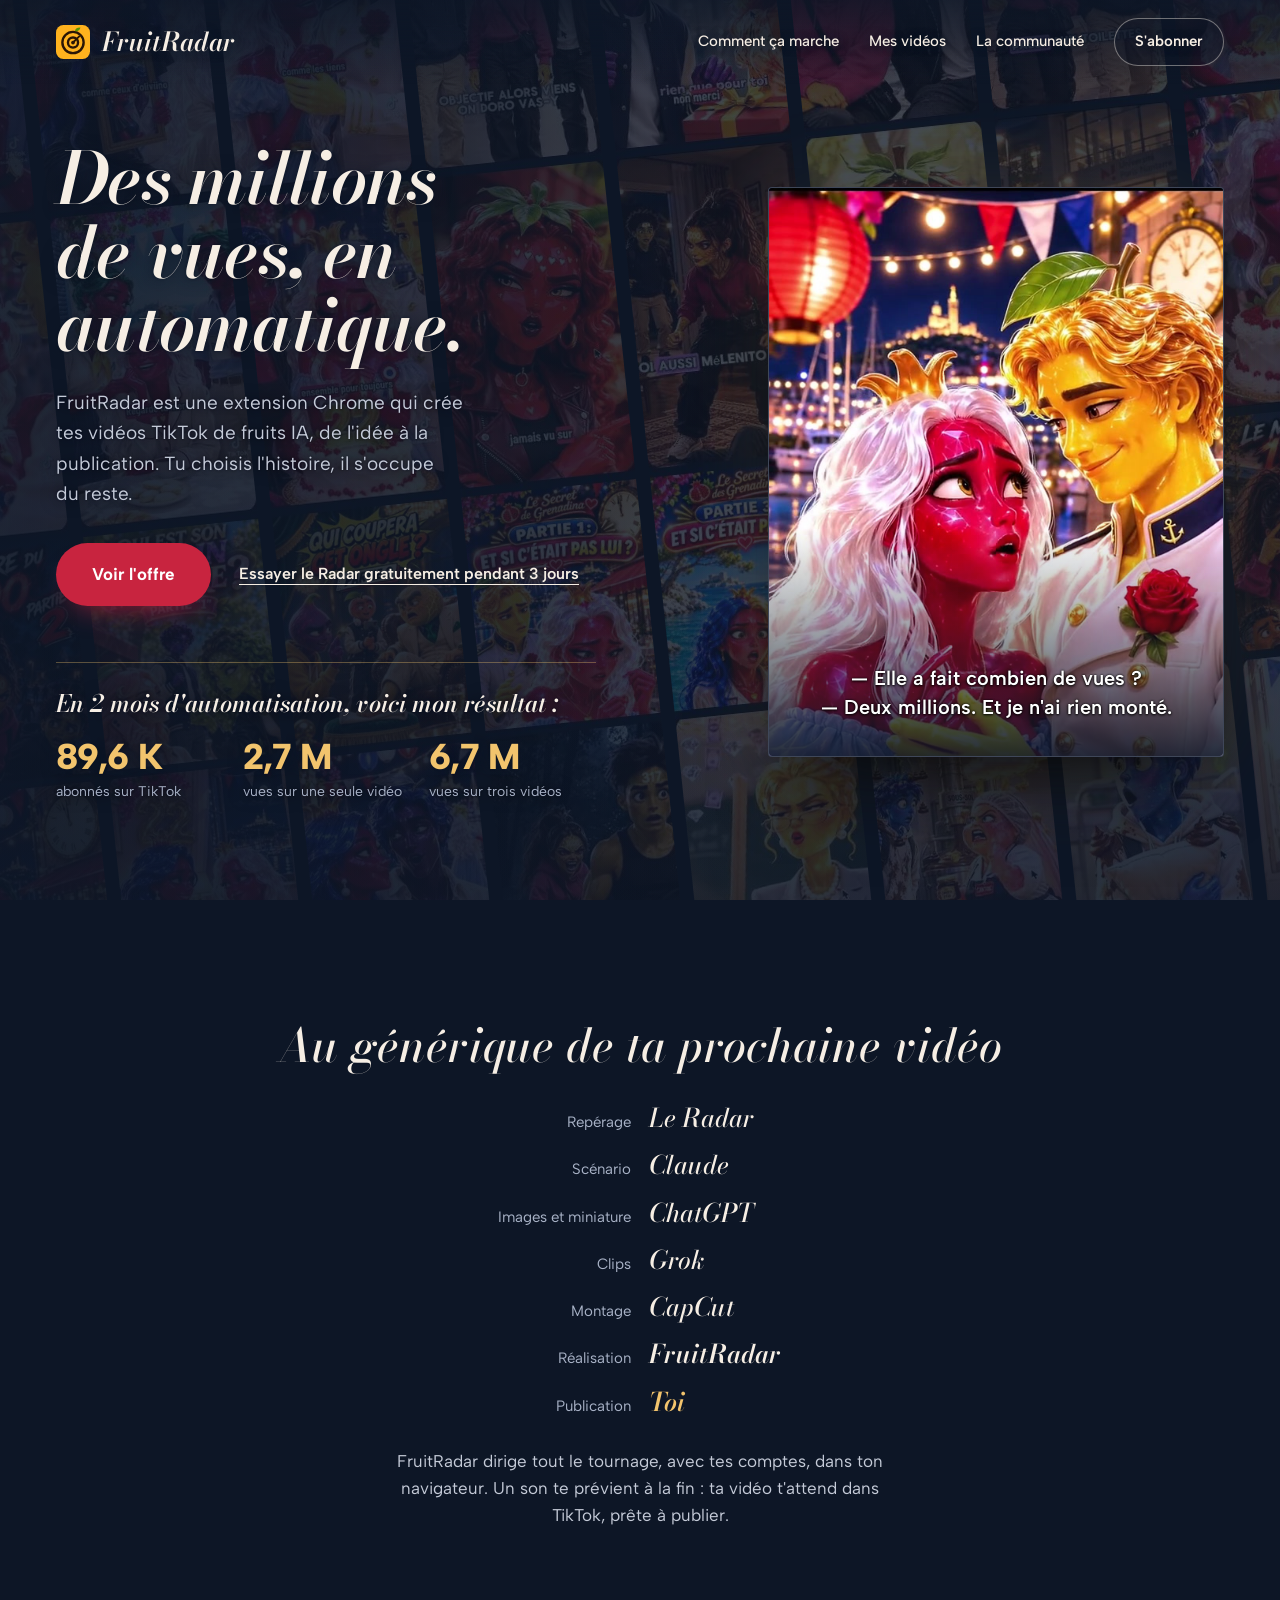
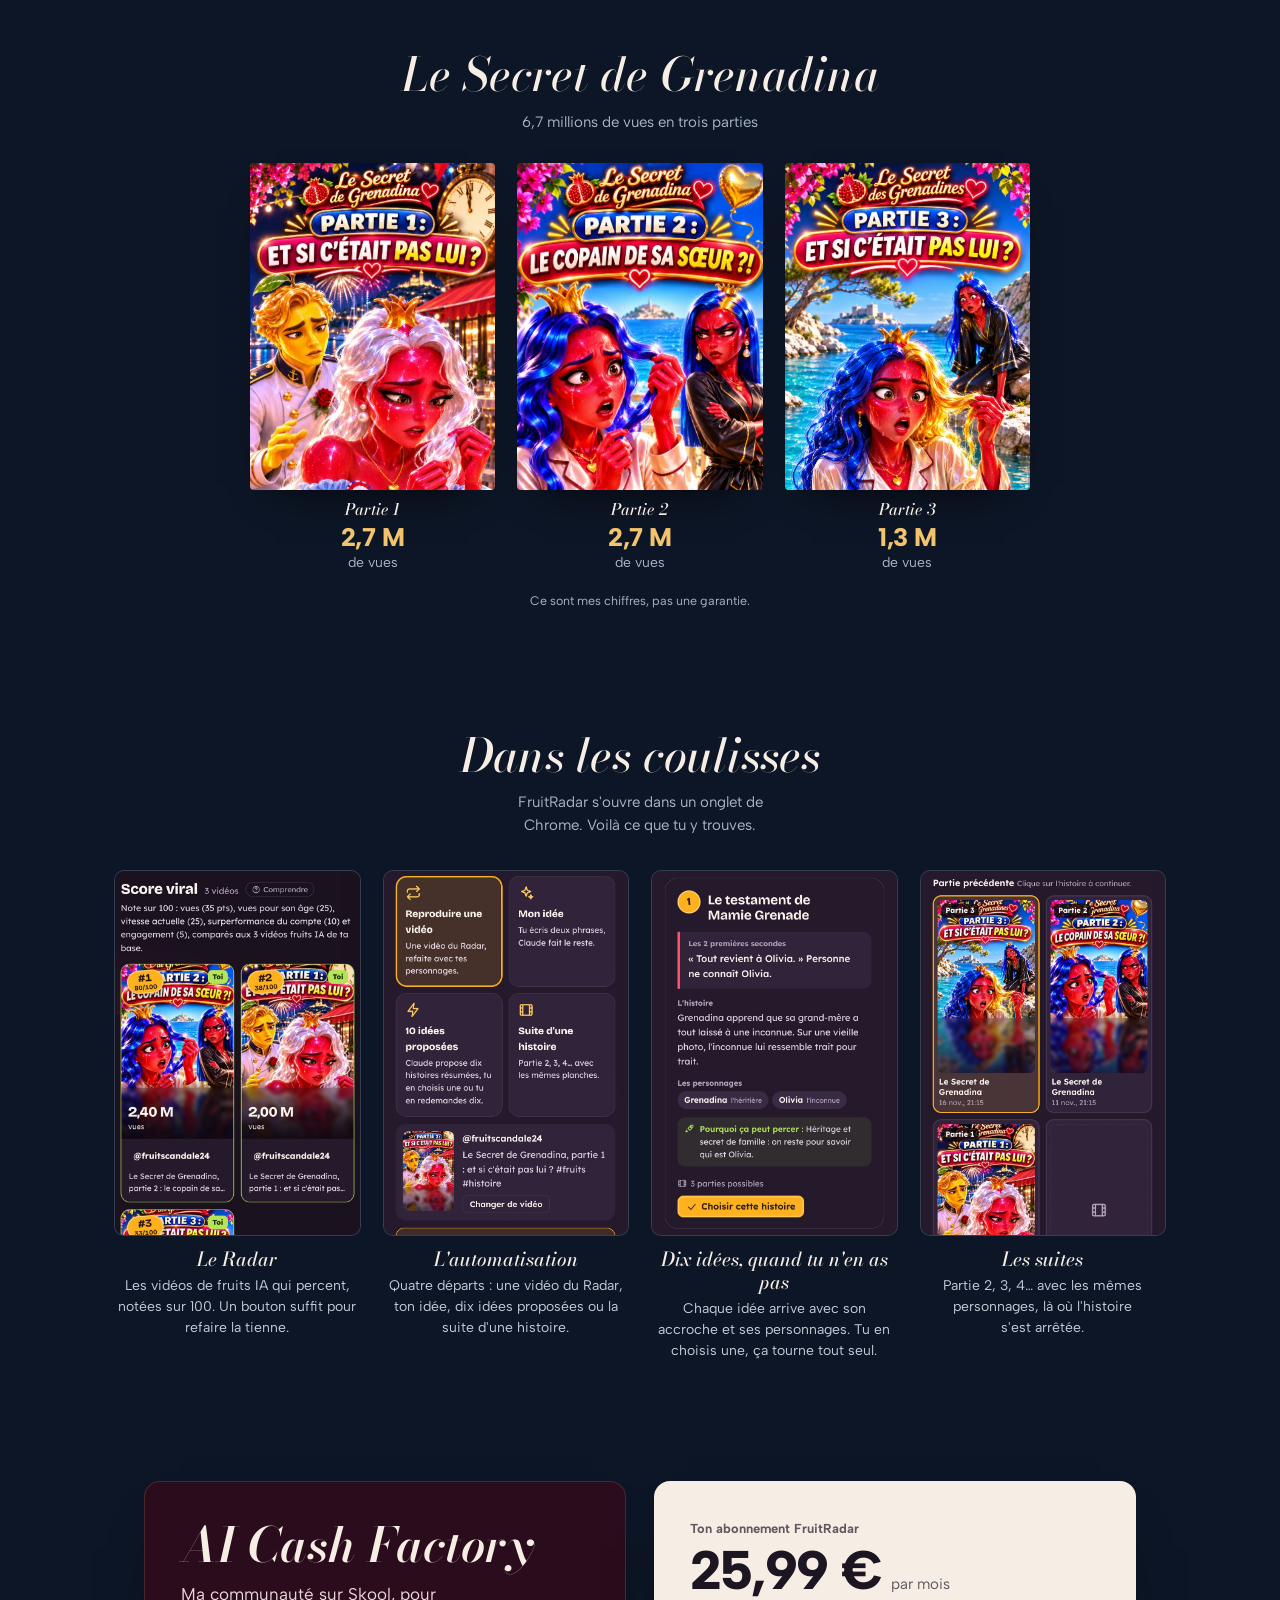
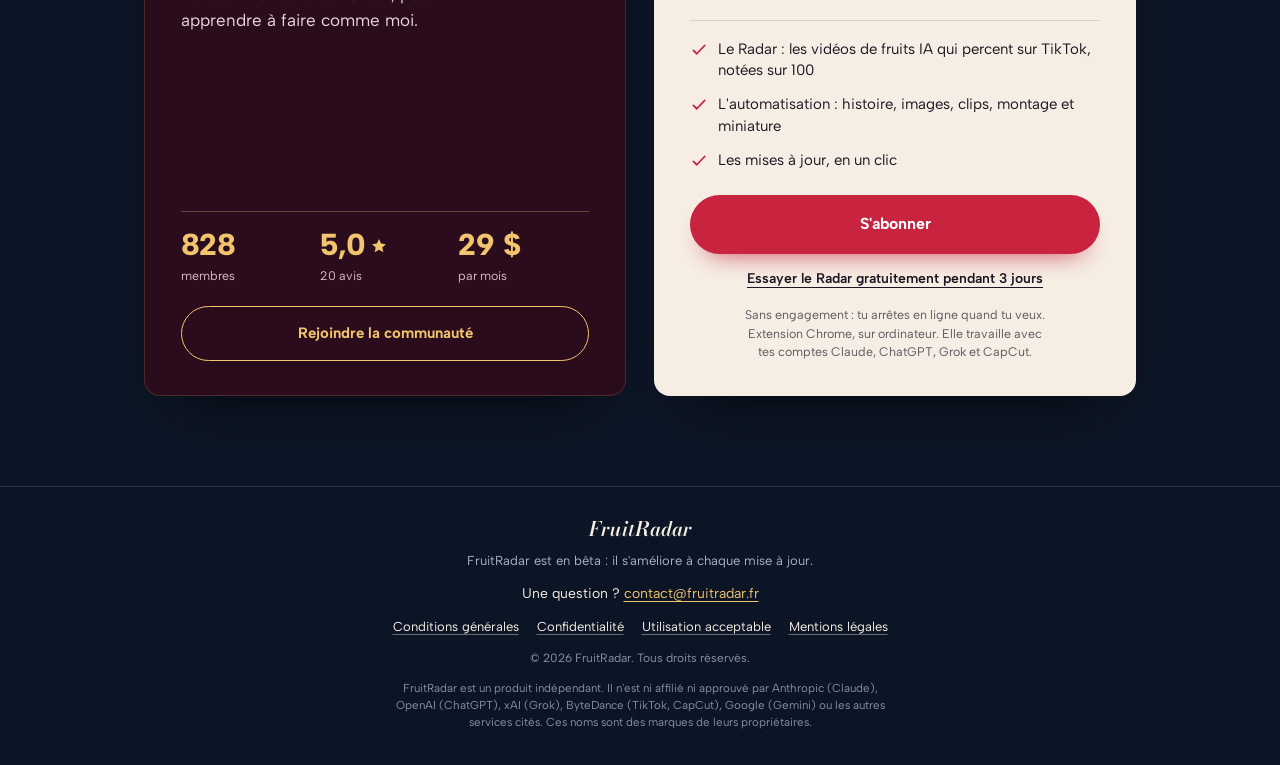
==== commit c48bcdfb: "Accueil : lien Instagram retiré Co-Authored-By: Claude Opus 5.5 <noreply@anthropic.com> Claude-Sess" ====
--- a/index.html
+++ b/index.html
@@ -12,6 +12,7 @@
 <meta property="og:image" content="https://fruitradar.fr/accueil.jpg">
 <meta property="og:locale" content="fr_FR">
 <link rel="icon" href="/favicon.ico" sizes="16x16 32x32 48x48">
+<link rel="icon" type="image/png" sizes="192x192" href="/favicon-192.png">
 <link rel="apple-touch-icon" href="/apple-touch-icon.png">
 <link rel="preload" href="f-bodoni-italique-latin.woff2" as="font" type="font/woff2" crossorigin>
 <title>FruitRadar : tes vidéos TikTok de fruits IA, en automatique</title>
@@ -178,9 +179,6 @@
   .essai a:focus-visible { outline-color: var(--encre); }
   .prix-note { margin-top: 1rem; text-align: center; font-size: .78rem; line-height: 1.5; color: var(--encre-2); text-wrap: balance; }
 
-  .insta { margin: 2.5rem auto 0; padding: 0 1.5rem; text-align: center; font-size: .9375rem; }
-  .insta a { font-weight: 700; text-decoration-thickness: 1px; text-underline-offset: 0.25rem; }
-  .insta a:hover { color: var(--or); }
 
   /* ----- le pied de page ----- */
   .pied { margin-top: 4rem; padding: 2rem 1.5rem 2.125rem; border-top: 1px solid var(--trait); background: rgba(13, 22, 38, .55); text-align: center; display: grid; gap: 0.75rem; justify-items: center; }
@@ -391,7 +389,6 @@
     </section>
   </div>
 
-  <p class="insta">Les coulisses sur Instagram&nbsp;: <a href="https://www.instagram.com/timothee.hml" target="_blank" rel="noopener">@timothee.hml</a></p>
 </main>
 
 <footer class="pied">
